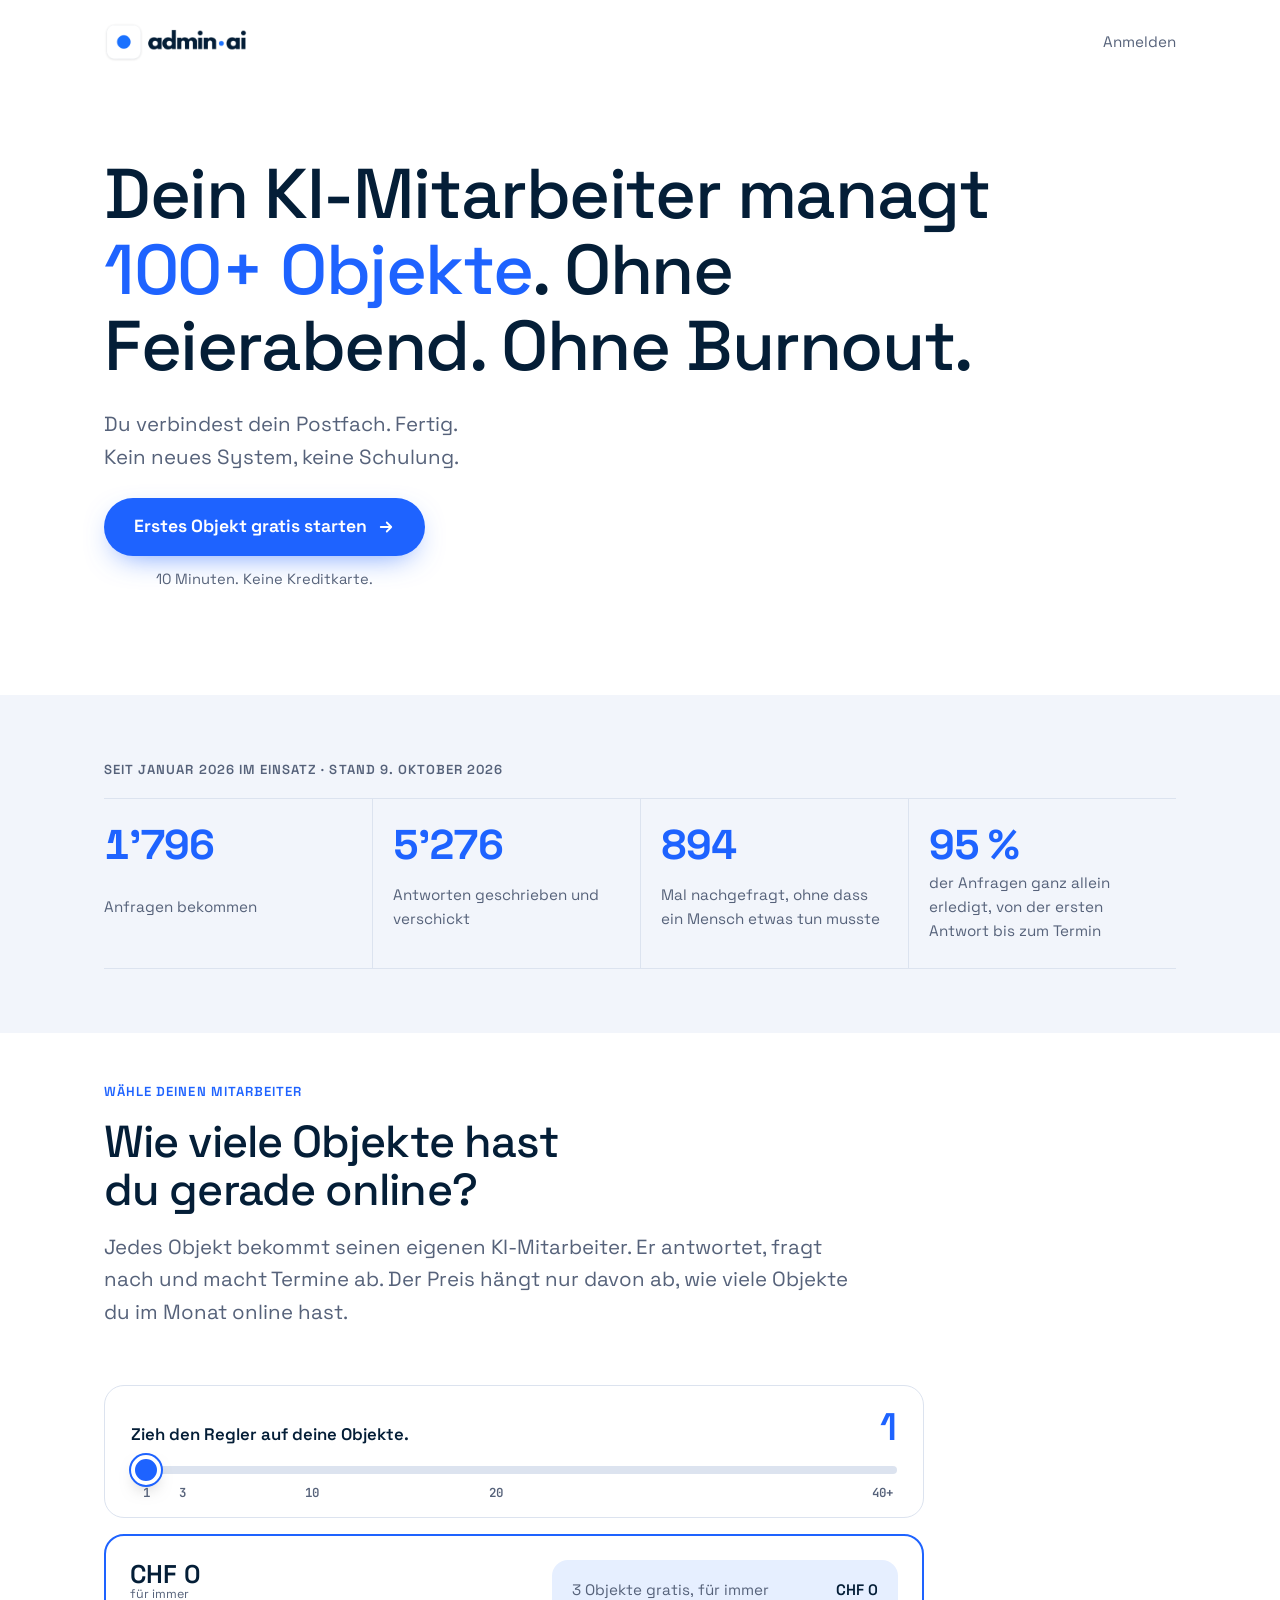
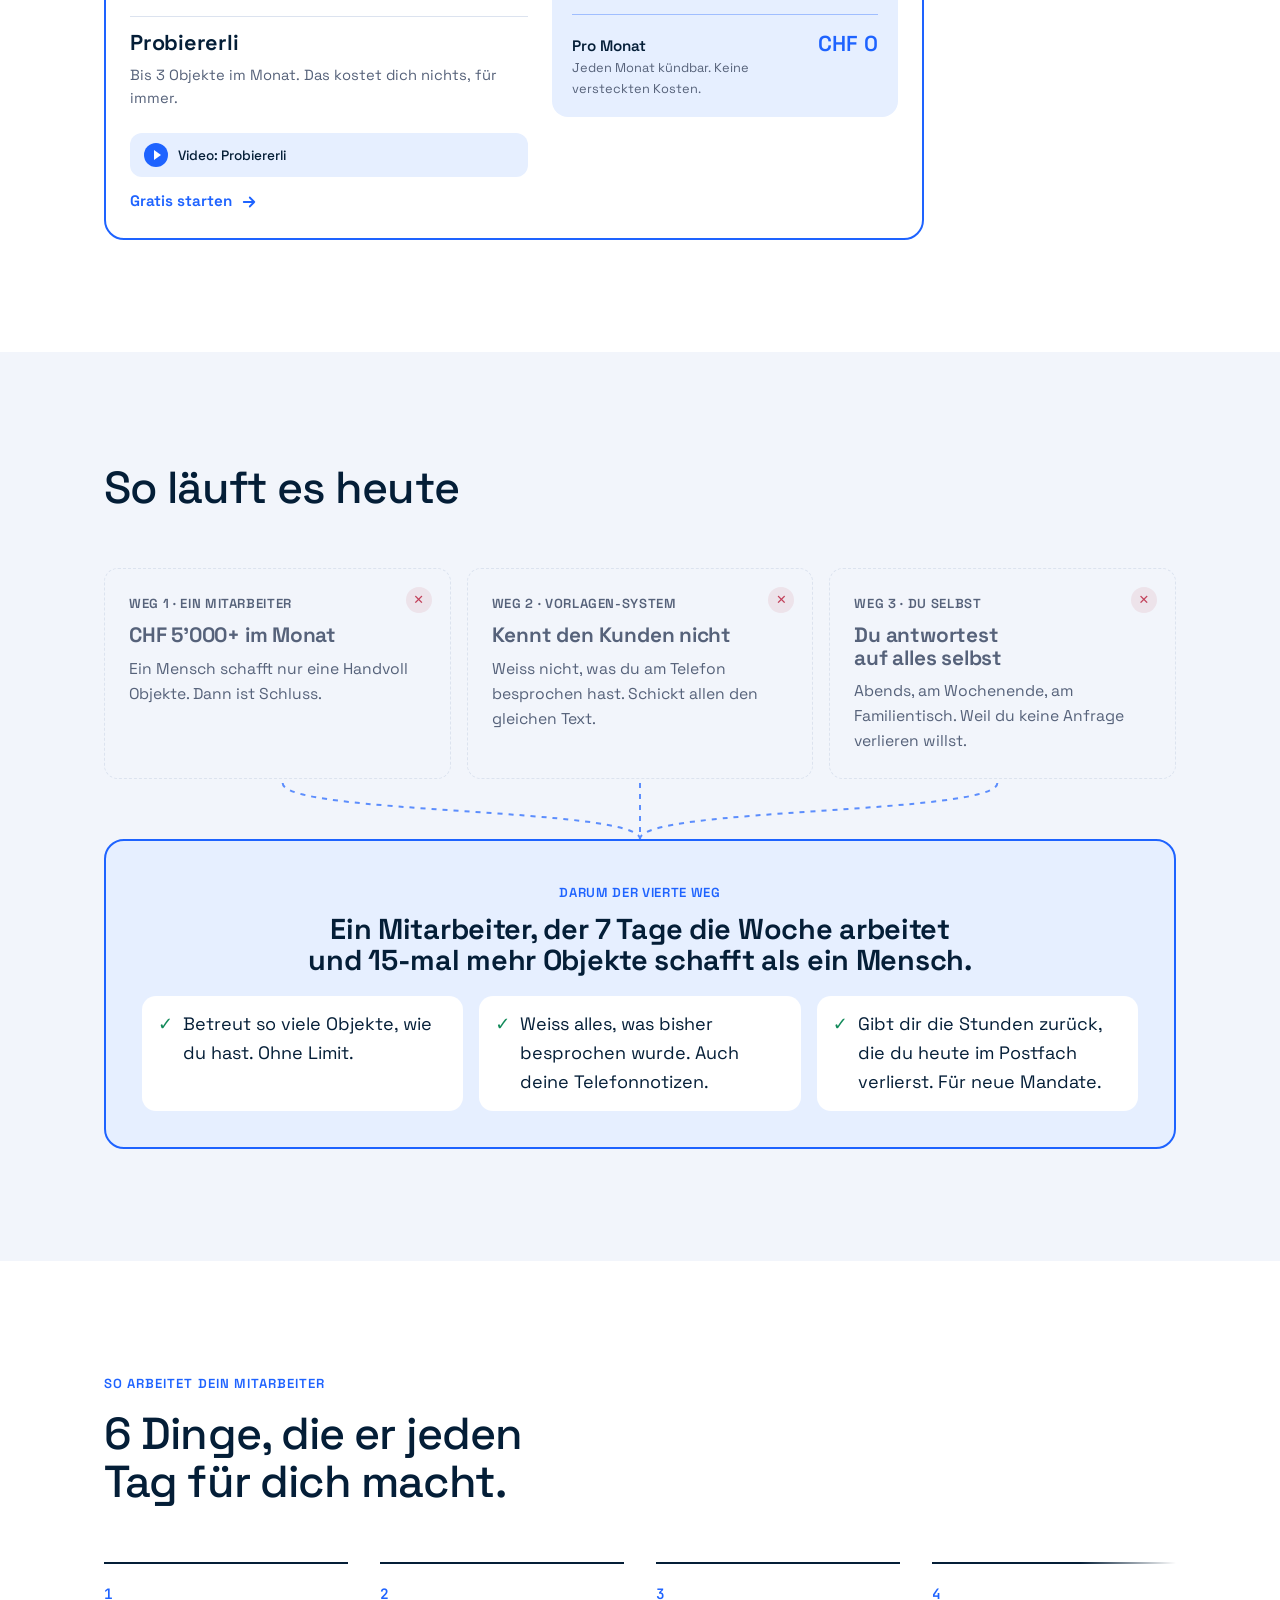
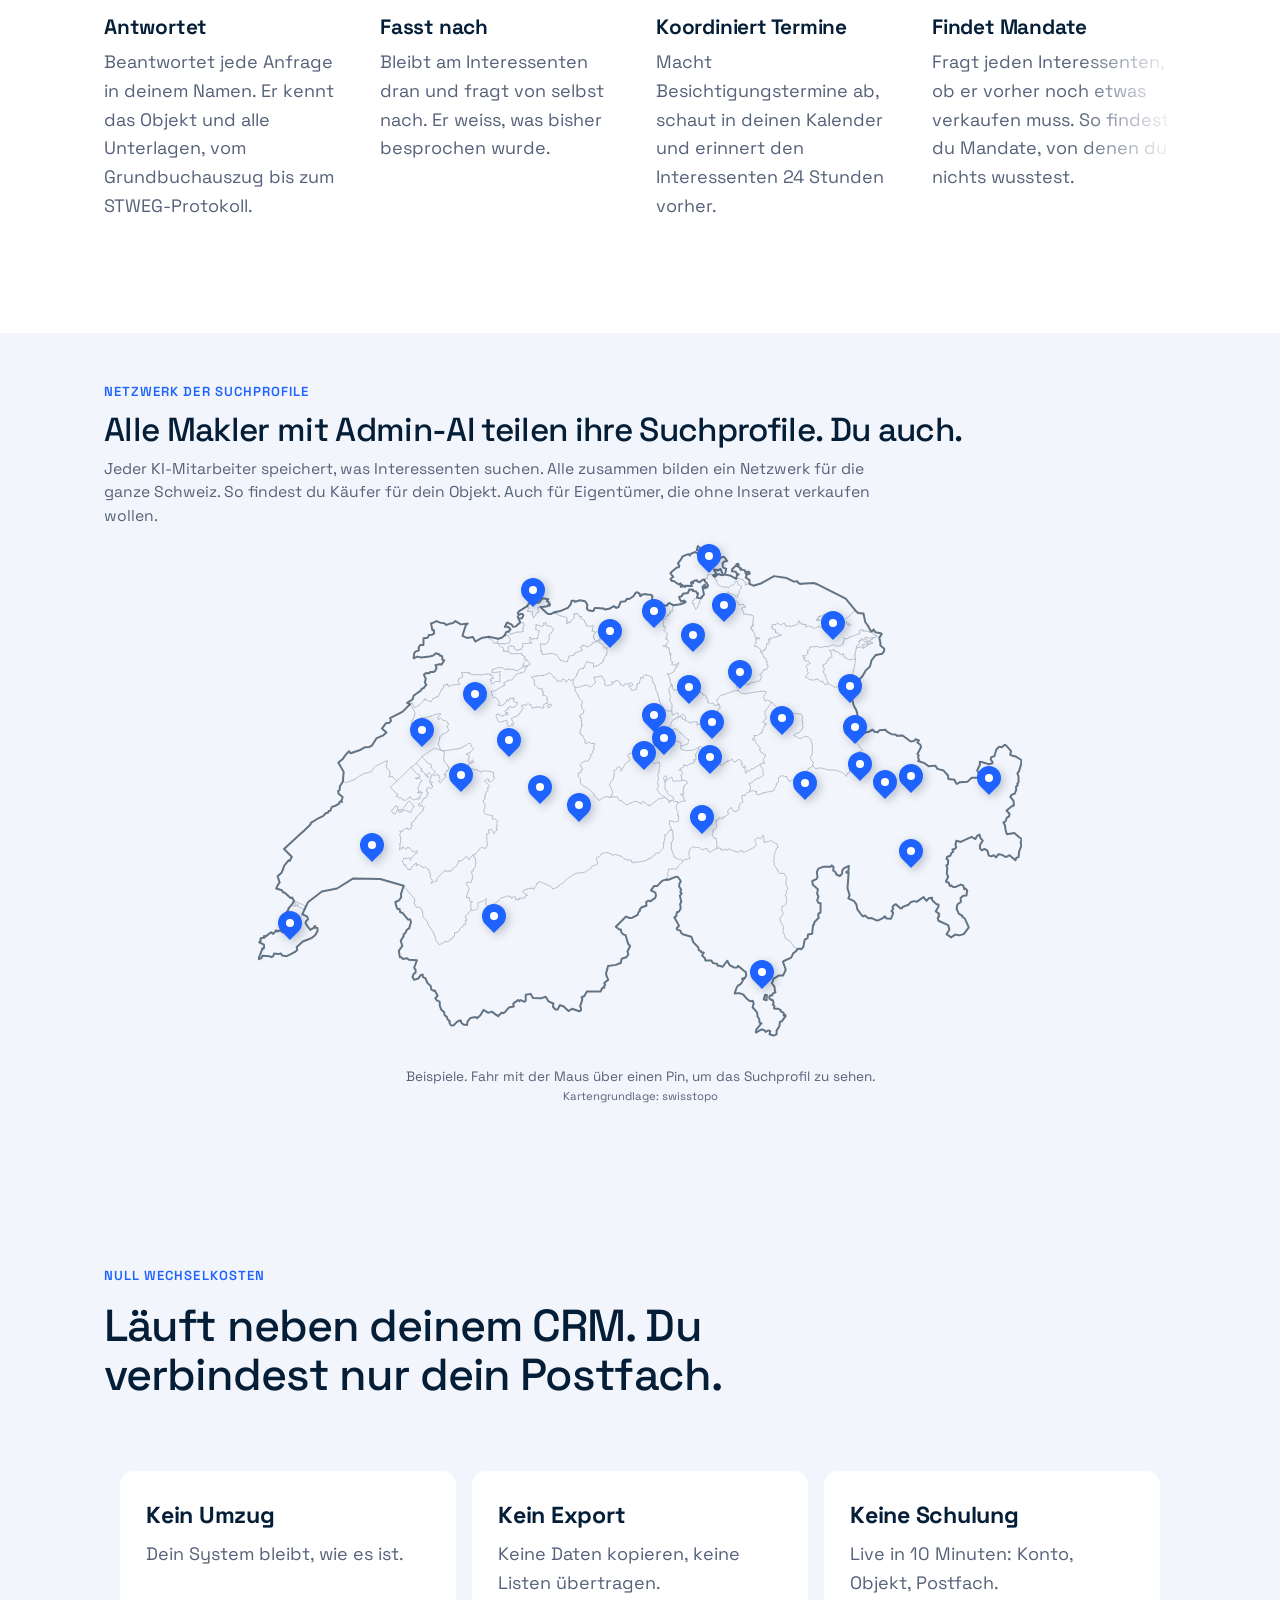
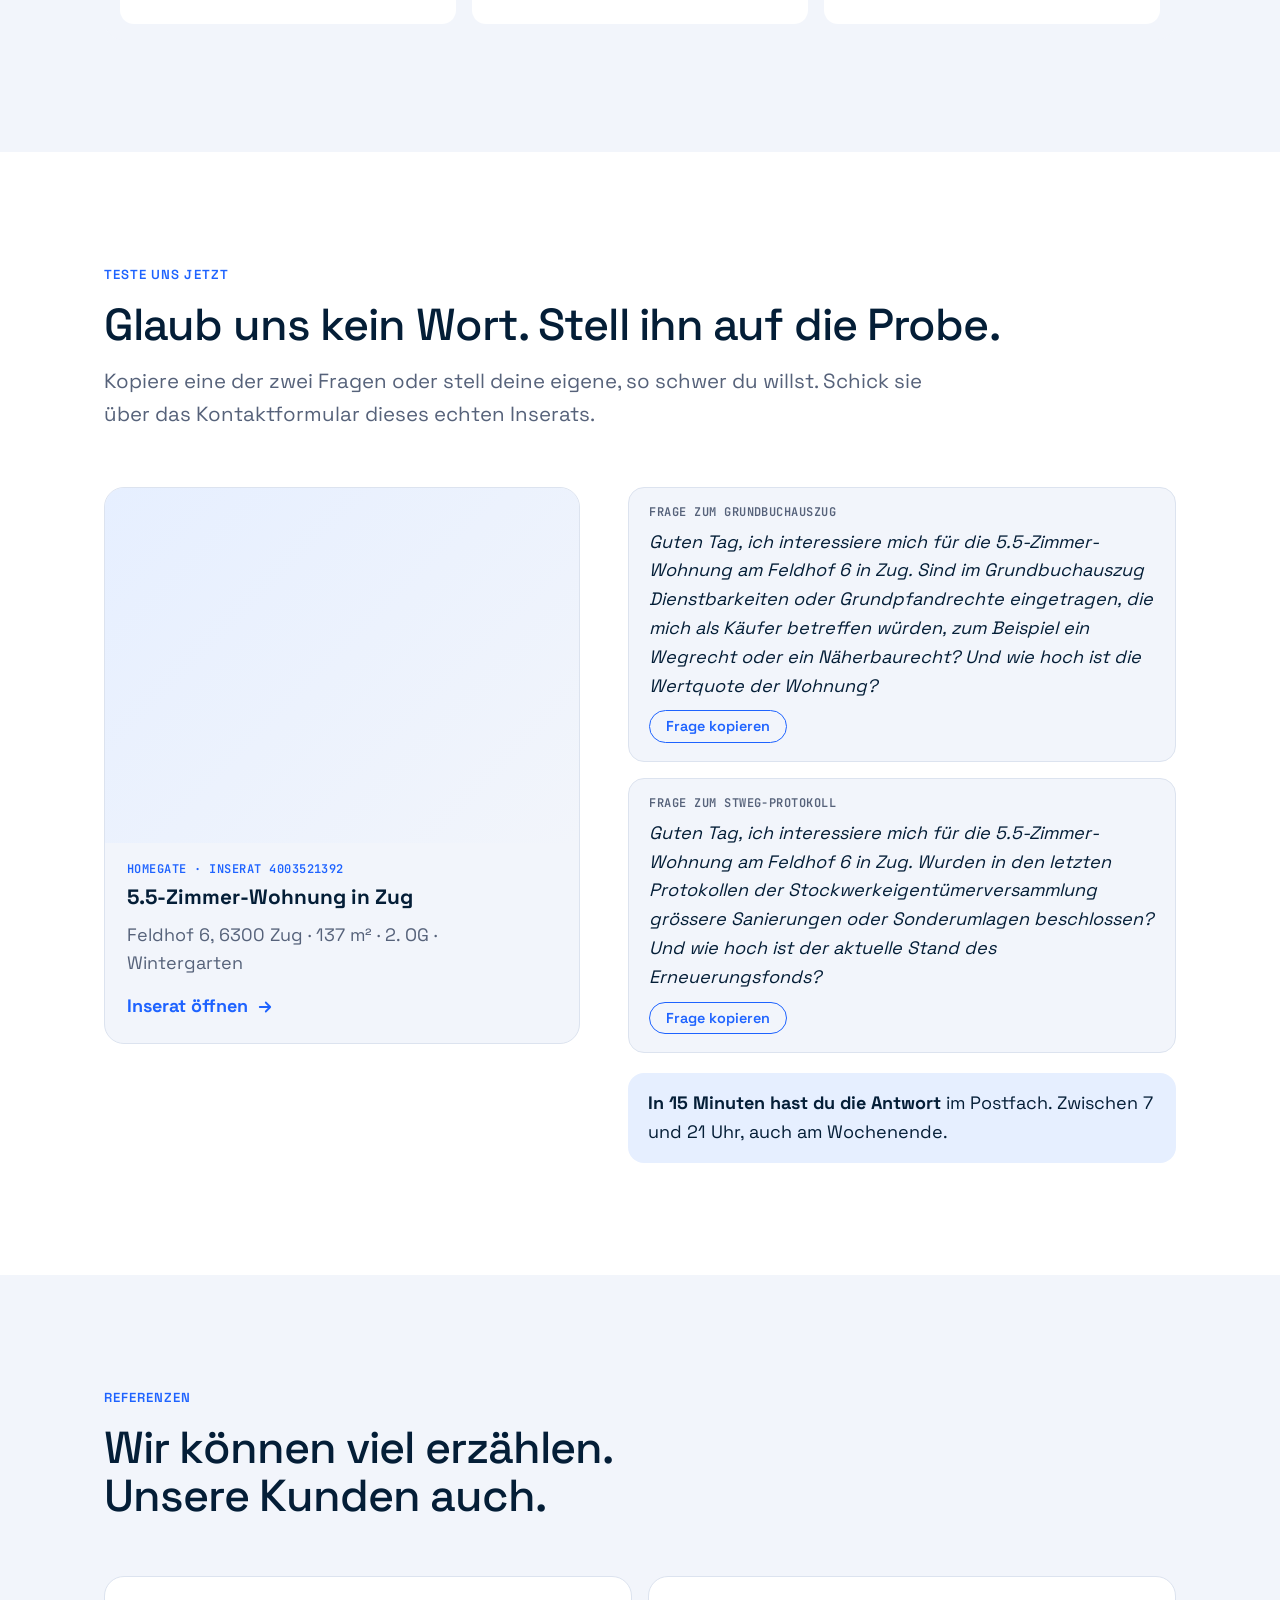
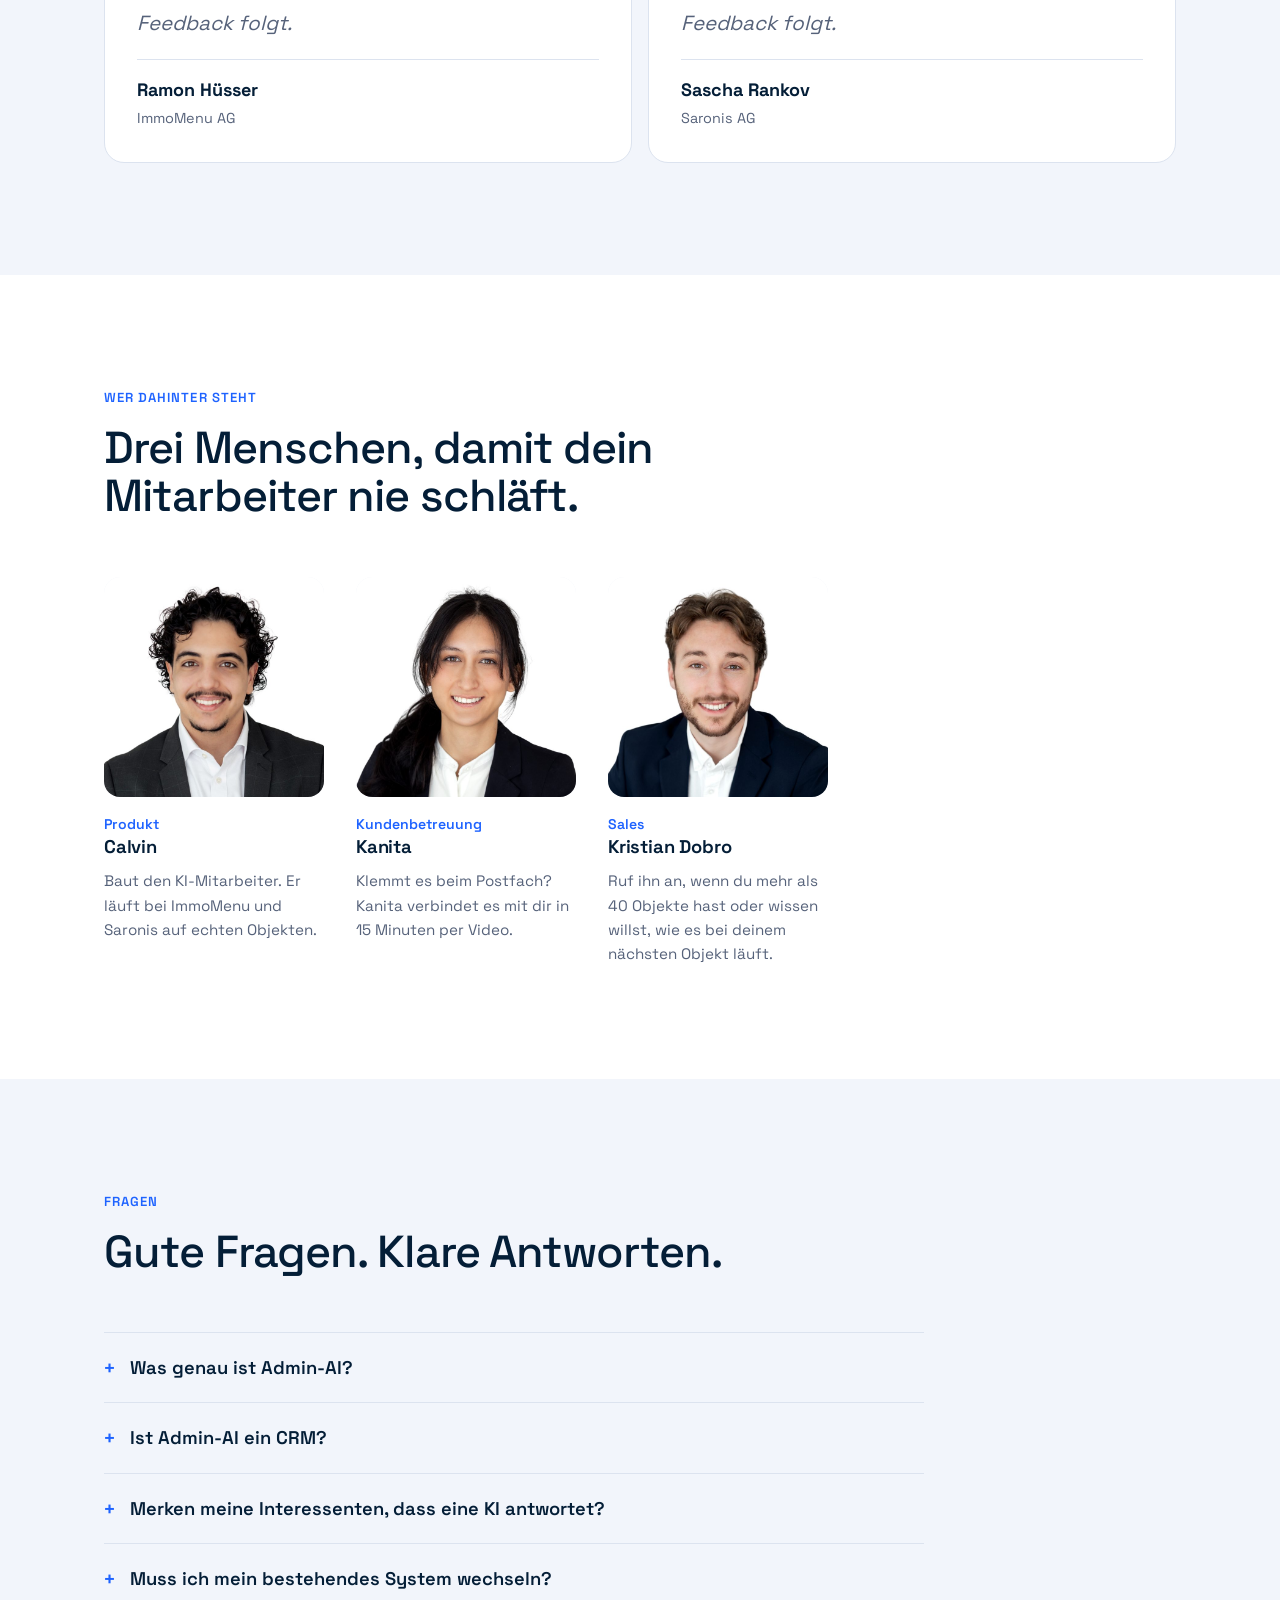
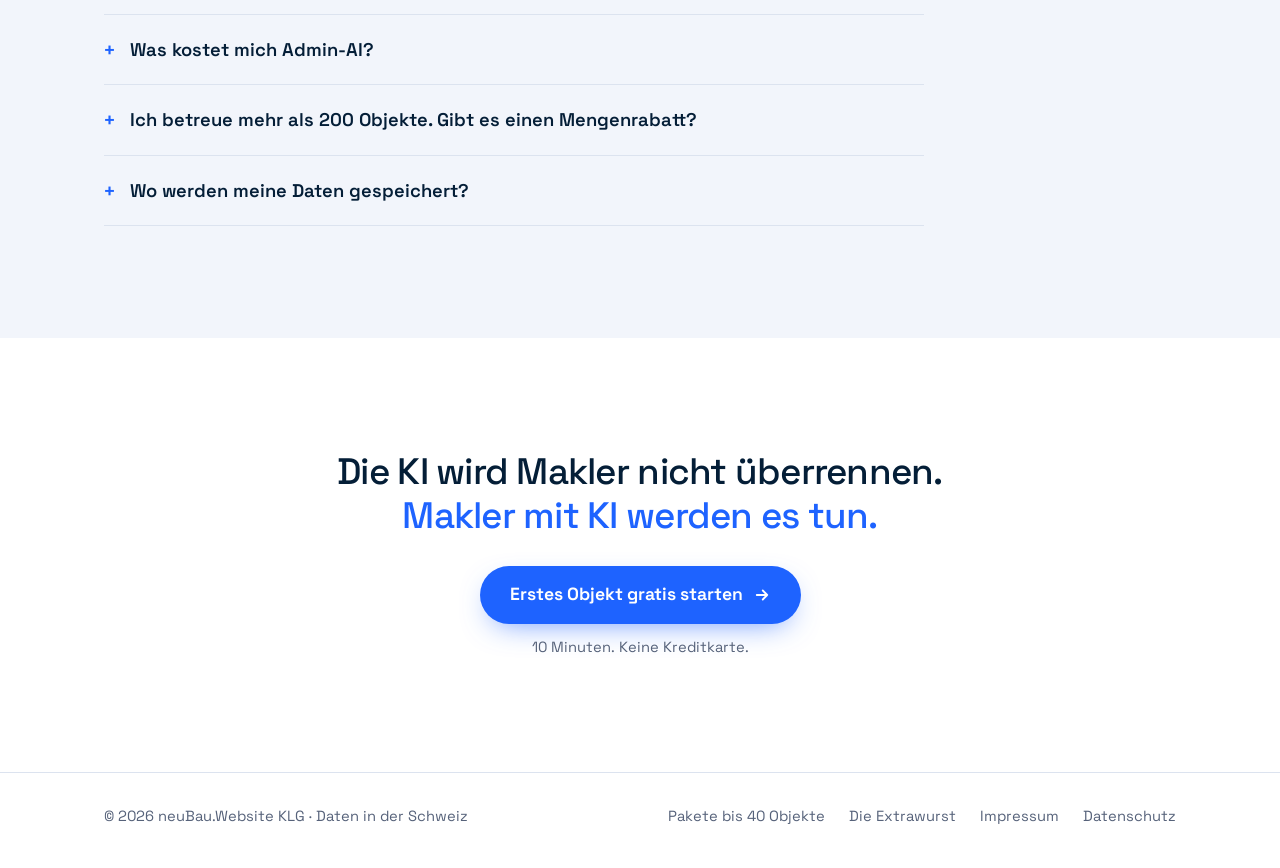
==== index.html @ 6256c393 "Regler: Start bei 1, Skala-Zahlen mittig unter dem Knopf Co-Authored-By: Claude Fable 5.1 <noreply@a" ====
<!doctype html>
<html lang="de-CH">
<head>
<meta charset="utf-8">
<meta name="viewport" content="width=device-width, initial-scale=1, viewport-fit=cover">
<title>Admin-AI</title>
<meta name="description" content="Dein Verkaufsmitarbeiter, der jedem Interessenten in 15 Minuten antwortet. Auch am Sonntag. Erstes Objekt gratis.">
<link rel="icon" href="assets/favicon.png">
<link rel="preconnect" href="https://fonts.googleapis.com">
<link rel="preconnect" href="https://fonts.gstatic.com" crossorigin>
<link rel="stylesheet" href="https://fonts.googleapis.com/css2?family=Bricolage+Grotesque:opsz,wght@12..96,500;12..96,650;12..96,700&family=Figtree:wght@400;500;600;700&family=JetBrains+Mono:wght@400;600&family=Space+Grotesk:wght@400;500;600;700&display=swap">
<link rel="stylesheet" href="assets/site.css?v=20261026a">
<script>
  // Ansicht hell/dunkel: gewählte Ansicht merken (Klick aufs Logo wechselt)
  try { var t = localStorage.getItem('theme'); if (t) document.documentElement.setAttribute('data-theme', t); } catch (e) {}
</script>
</head>
<body>

<!-- Kopf: nur Logo, keine Navigation (eine Seite, ein Button) -->
<header class="top">
  <div class="wrap">
    <a class="brand" href="index.html">
      <img class="logo-on-light" src="assets/logo-full-light.png" alt="Admin-AI" width="144" height="40">
      <img class="logo-on-dark" src="assets/logo-full-dark.png" alt="Admin-AI" width="144" height="40">
    </a>
    <a class="top-link" href="https://app.admin-ai.ch">Anmelden</a>
  </div>
</header>

<main>

<!-- 1 · Hero: Headline, Subline, Button. Kein Video auf dieser Seite. -->
<section class="hero">
  <div class="wrap hero-solo">
    <div class="hero-copy">
      <h1>Dein KI-Mitarbeiter managt <em>100+ Objekte</em>. Ohne Feierabend. Ohne Burnout.</h1>
      <p class="lead">Du verbindest dein Postfach. Fertig.<br>Kein neues System, keine Schulung.</p>
      <div class="cta-block">
        <a class="btn" href="produkt.html">Erstes Objekt gratis starten
          <svg viewBox="0 0 24 24" fill="none" stroke="currentColor" stroke-width="2.4" stroke-linecap="round" stroke-linejoin="round" aria-hidden="true"><path d="M5 12h14M13 6l6 6-6 6"/></svg></a>
        <span class="cta-note">10 Minuten. Keine Kreditkarte.</span>
      </div>
    </div>

  </div>
</section>


<!-- Proof: unsere Zahlen (Quelle: admin-ai.ch, Stand 9. Oktober 2026). Beim Aktualisieren Datum mitändern. -->
<section class="proofbar band" aria-label="Was wir bereits gemacht haben">
  <div class="wrap">
    <p class="proofbar-k">Seit Januar 2026 im Einsatz · Stand 9. Oktober 2026</p>
    <div class="proofbar-grid">
      <div><b>1'796</b><span>Anfragen bekommen</span></div>
      <div><b>5'276</b><span>Antworten geschrieben und verschickt</span></div>
      <div><b>894</b><span>Mal nachgefragt, ohne dass ein Mensch etwas tun musste</span></div>
      <div><b>95&nbsp;%</b><span>der Anfragen ganz allein erledigt, von der ersten Antwort bis zum Termin</span></div>
    </div>
  </div>
</section>

<!-- 6 · Produktwahl: Video erst auf der Produktseite -->
<section id="produkte" class="after-proof">
  <div class="wrap">
    <div class="sec-head">
      <p class="eyebrow">Wähle deinen Mitarbeiter</p>
      <h2>Wie viele Objekte hast du gerade online?</h2>
      <p class="lead">Jedes Objekt bekommt seinen eigenen KI-Mitarbeiter. Er antwortet, fragt nach und macht Termine ab. Der Preis hängt nur davon ab, wie viele Objekte du im Monat online hast.</p>
    </div>
    <!-- Regler (Kristian, 24.10.2026): Start bei 1 (seit 26.10.), 1 bis 40+. Stufen: 1–3 Probiererli (gratis, für immer), 4–10 Klein aber fein CHF 759, 11–20 Goldene Mitte CHF 1'479, 21–40 Volles Haus CHF 2'499, 41+ Die Extrawurst (Angebot). Preise pro Monat fürs ganze Paket. -->
    <div class="objekte">
      <div class="obj-box">
        <div class="obj-head">
          <label class="obj-label" for="obj-range">Zieh den Regler auf deine Objekte.</label>
          <output class="obj-val" id="obj-val" for="obj-range">8</output>
        </div>
        <input class="obj-range" type="range" id="obj-range" min="1" max="41" step="1" value="1" aria-label="Anzahl Objekte im Monat">
        <div class="obj-scale" aria-hidden="true"><span style="--x:0%">1</span><span style="--x:5%">3</span><span style="--x:22.5%">10</span><span style="--x:47.5%">20</span><span style="--x:100%">40+</span></div>
      </div>
      <article class="tier main paket" id="paket" aria-live="polite">
        <div class="paket-main">
          <div class="tier-top"><span class="tier-price"><b id="paket-preis">CHF 759</b><small id="paket-einheit">pro Monat</small></span></div>
          <h3 id="paket-name">Klein aber fein</h3>
          <div class="tier-body"><p id="paket-text">Passend für Einzelmakler oder kleine Teams mit 4 bis 10 Objekten im Monat.</p></div>
          <div class="tier-foot">
            <a class="tier-video" id="paket-video" href="produkt.html#video"><i></i><span id="paket-video-label">Video: Klein aber fein</span></a>
            <a class="tier-cta" id="paket-cta" href="produkt.html"><span id="paket-cta-label">Gratis starten</span> <svg viewBox="0 0 24 24" fill="none" stroke="currentColor" stroke-width="2.4" stroke-linecap="round" stroke-linejoin="round" aria-hidden="true"><path d="M5 12h14M13 6l6 6-6 6"/></svg></a>
          </div>
        </div>
        <ul class="paket-calc">
          <li><span>3 Objekte gratis, für immer</span><b>CHF 0</b></li>
          <li id="calc-rest"><span id="calc-rest-label">Klein aber fein, 4 bis 10 Objekte</span><b id="calc-rest-sum">CHF 759</b></li>
          <li class="sum"><span>Pro Monat<small>Jeden Monat kündbar. Keine versteckten Kosten.</small></span><b id="calc-total">CHF 759</b></li>
        </ul>
      </article>
    </div>
  </div>
</section>


<!-- 3 · Warum alles andere nicht geht -->
<section class="band">
  <div class="wrap">
    <div class="sec-head">
      <h2>So läuft es heute</h2>
    </div>
    <div class="options old-ways">
      <div class="opt">
        <span class="k">Weg 1 · Ein Mitarbeiter</span>
        <h3>CHF 5'000+ im Monat</h3>
        <p>Ein Mensch schafft nur eine Handvoll Objekte. Dann ist Schluss.</p>
      </div>
      <div class="opt">
        <span class="k">Weg 2 · Vorlagen-System</span>
        <h3>Kennt den Kunden nicht</h3>
        <p>Weiss nicht, was du am Telefon besprochen hast. Schickt allen den gleichen Text.</p>
      </div>
      <div class="opt">
        <span class="k">Weg 3 · Du selbst</span>
        <h3>Du antwortest auf alles selbst</h3>
        <p>Abends, am Wochenende, am Familientisch. Weil du keine Anfrage verlieren willst.</p>
      </div>
    </div>
    <svg class="merge" viewBox="0 0 600 60" preserveAspectRatio="none" aria-hidden="true"><path d="M100 0 C100 34 300 26 300 60 M300 0 V60 M500 0 C500 34 300 26 300 60"/></svg>
    <div class="way4 way4-answer">
      <div class="way4-head">
        <span class="k">Darum der vierte Weg</span>
        <h3>Ein Mitarbeiter, der 7 Tage die Woche arbeitet und 15-mal mehr Objekte schafft als ein Mensch.</h3>
      </div>
      <ul>
        <li>Betreut so viele Objekte, wie du hast. Ohne Limit.</li>
        <li>Weiss alles, was bisher besprochen wurde. Auch deine Telefonnotizen.</li>
        <li>Gibt dir die Stunden zurück, die du heute im Postfach verlierst. Für neue Mandate.</li>
      </ul>
    </div>
  </div>
</section>

<!-- 4 · So arbeitet dein Mitarbeiter -->
<section>
  <div class="wrap">
    <div class="sec-head">
      <p class="eyebrow">So arbeitet dein Mitarbeiter</p>
      <h2>6 Dinge, die er jeden Tag für dich macht.</h2>
    </div>
    <div class="steps-scroll" id="steps-scroll">
    <div class="steps steps-row" id="steps-row">
      <div class="step"><h3>Antwortet</h3><p>Beantwortet jede Anfrage in deinem Namen. Er kennt das Objekt und alle Unterlagen, vom Grundbuchauszug bis zum STWEG-Protokoll.</p></div>
      <div class="step"><h3>Fasst nach</h3><p>Bleibt am Interessenten dran und fragt von selbst nach. Er weiss, was bisher besprochen wurde.</p></div>
      <div class="step"><h3>Koordiniert Termine</h3><p>Macht Besichtigungstermine ab, schaut in deinen Kalender und erinnert den Interessenten 24 Stunden vorher.</p></div>
      <div class="step"><h3>Findet Mandate</h3><p>Fragt jeden Interessenten, ob er vorher noch etwas verkaufen muss. So findest du Mandate, von denen du nichts wusstest.</p></div>
      <div class="step"><h3>Merkt sich Suchprofile</h3><p>Passt das Objekt nicht? Er fragt, was der Interessent sucht, und speichert es. Passt später ein anderes Objekt, meldet er sich bei dir.</p></div>
      <div class="step"><h3>Fragt dich</h3><p>Bei wichtigen Entscheidungen fragt er dich zuerst. Du schreibst ihm einen Satz, er macht die fertige Antwort daraus.</p></div>
    </div>
    <button class="steps-next steps-prev" type="button" aria-label="Vorherige Schritte anzeigen">
      <svg viewBox="0 0 24 24" fill="none" stroke="currentColor" stroke-width="2.4" stroke-linecap="round" stroke-linejoin="round" aria-hidden="true"><path d="M19 12H5M11 6l-6 6 6 6"/></svg>
    </button>
    <button class="steps-next" type="button" aria-label="Weitere Schritte anzeigen">
      <svg viewBox="0 0 24 24" fill="none" stroke="currentColor" stroke-width="2.4" stroke-linecap="round" stroke-linejoin="round" aria-hidden="true"><path d="M5 12h14M13 6l6 6-6 6"/></svg>
    </button>
    </div>
  </div>
</section>

<!-- 5 · Netzwerk der Suchprofile (Pins sind Beispiele) -->
<section class="band map-sec">
  <div class="wrap">
    <div class="sec-head">
      <p class="eyebrow">Netzwerk der Suchprofile</p>
      <h2>Alle Makler mit Admin-AI teilen ihre Suchprofile. Du auch.</h2>
      <p class="lead">Jeder KI-Mitarbeiter speichert, was Interessenten suchen. Alle zusammen bilden ein Netzwerk für die ganze Schweiz. So findest du Käufer für dein Objekt. Auch für Eigentümer, die ohne Inserat verkaufen wollen.</p>
    </div>
    <div class="chmap">
      <div class="chmap-lines" aria-hidden="true"><img class="ch-kantone" src="assets/ch-kantone.svg" alt=""><img class="ch-umriss" src="assets/ch-umriss.svg" alt=""></div>
      <div class="chmap-pins">
        <button class="pin pin-below" type="button" style="left:56.96%;top:21.08%;--d:0.00s" aria-label="Suchprofil Zürich">
          <span class="pin-card"><b>Eigentumswohnung · 4.5 Zimmer</b><span>Zürich Kreis 6, 7, 10 · max. 10 Min. zur S-Bahn</span><span>CHF 1,8 – 2,1 Mio.</span><span>ab 110 m² · Baujahr ab 2010</span><span>Balkon, Lift, 2 Nasszellen, kein EG</span></span>
        </button>
        <button class="pin pin-below" type="button" style="left:61.0%;top:15.21%;--d:0.17s" aria-label="Suchprofil Winterthur">
          <span class="pin-card"><b>Einfamilienhaus · ab 5.5 Zimmer</b><span>Winterthur, Seuzach, Wiesendangen</span><span>bis CHF 1,6 Mio.</span><span>ab 140 m² · Grundstück ab 400 m²</span><span>Garten, Garage, Nähe Schule</span></span>
        </button>
        <button class="pin pin-below" type="button" style="left:35.98%;top:12.35%;--d:0.34s" aria-label="Suchprofil Basel">
          <span class="pin-card"><b>Wohnung · 3.5 – 4.5 Zimmer</b><span>Basel, Riehen, Binningen</span><span>CHF 1,0 – 1,3 Mio.</span><span>ab 95 m² · Neubau</span><span>Lift, Tiefgarage, ruhige Lage</span></span>
        </button>
        <button class="pin" type="button" style="left:32.85%;top:41.56%;--d:0.51s" aria-label="Suchprofil Bern">
          <span class="pin-card"><b>Haus oder Wohnung mit Garten · 5.5 Zimmer</b><span>Bern, Muri, Ostermundigen (+5 km)</span><span>bis CHF 1,5 Mio.</span><span>ab 130 m² · guter Zustand</span><span>Garten zur alleinigen Nutzung, 2 Parkplätze</span></span>
        </button>
        <button class="pin" type="button" style="left:51.85%;top:36.69%;--d:0.68s" aria-label="Suchprofil Luzern">
          <span class="pin-card"><b>Attikawohnung · 4.5 Zimmer</b><span>Luzern, Horw, Meggen</span><span>CHF 2,0 – 2,4 Mio.</span><span>ab 125 m² · Terrasse ab 30 m²</span><span>Seesicht, Lift, kein Renovationsbedarf</span></span>
        </button>
        <button class="pin pin-l pin-below" type="button" style="left:75.35%;top:18.84%;--d:0.85s" aria-label="Suchprofil St. Gallen">
          <span class="pin-card"><b>Reiheneinfamilienhaus · 4.5 – 5.5 Zimmer</b><span>St. Gallen, Gossau, Wittenbach</span><span>bis CHF 1,05 Mio.</span><span>ab 120 m²</span><span>Garage, familienfreundlich, aktuell in Miete</span></span>
        </button>
        <button class="pin" type="button" style="left:66.0%;top:86.62%;--d:1.02s" aria-label="Suchprofil Lugano">
          <span class="pin-card"><b>Zweitwohnung · 3.5 Zimmer</b><span>Lugano, Paradiso, Castagnola</span><span>bis CHF 950'000</span><span>ab 80 m² · Terrasse</span><span>Seesicht, Pool erwünscht</span></span>
        </button>
        <button class="pin pin-r" type="button" style="left:4.1%;top:77.07%;--d:1.19s" aria-label="Suchprofil Genf">
          <span class="pin-card"><b>Eigentumswohnung · 5 Zimmer</b><span>Genf Champel, Eaux-Vives, Cologny</span><span>CHF 2,3 – 2,6 Mio.</span><span>ab 135 m²</span><span>2 Bäder, Lift, Parkplatz</span></span>
        </button>
        <button class="pin pin-r" type="button" style="left:14.91%;top:61.99%;--d:1.36s" aria-label="Suchprofil Lausanne">
          <span class="pin-card"><b>Wohnung · 3.5 Zimmer</b><span>Lausanne, Pully, Lutry</span><span>bis CHF 1,2 Mio.</span><span>ab 90 m² · Balkon ab 10 m²</span><span>Seesicht, kein EG</span></span>
        </button>
        <button class="pin pin-l" type="button" style="left:78.81%;top:46.24%;--d:1.53s" aria-label="Suchprofil Chur">
          <span class="pin-card"><b>Ferienwohnung · 3.5 Zimmer</b><span>Lenzerheide, Flims, Laax</span><span>bis CHF 1,3 Mio.</span><span>ab 75 m²</span><span>Zweitwohnsitz erlaubt, Tiefgaragenplatz</span></span>
        </button>
        <button class="pin" type="button" style="left:56.41%;top:31.15%;--d:1.70s" aria-label="Suchprofil Zug">
          <span class="pin-card"><b>Wohnung · 5.5 Zimmer</b><span>Zug, Baar, Cham</span><span>CHF 2,5 – 2,8 Mio.</span><span>ab 135 m² · Eigenmittel vorhanden</span><span>Familie, Nähe Schule, 2 TG-Plätze</span></span>
        </button>
        <button class="pin pin-below" type="button" style="left:46.01%;top:20.37%;--d:1.87s" aria-label="Suchprofil Aarau">
          <span class="pin-card"><b>Doppeleinfamilienhaus · ab 5 Zimmer</b><span>Aarau, Buchs AG, Suhr</span><span>bis CHF 1,1 Mio.</span><span>ab 130 m² · Baujahr ab 2005</span><span>Muss zuerst eigene Wohnung verkaufen</span></span>
        </button>
        <button class="pin" type="button" style="left:36.84%;top:50.63%;--d:2.04s" aria-label="Suchprofil Thun">
          <span class="pin-card"><b>Erdgeschosswohnung · 4.5 Zimmer</b><span>Thun, Spiez, Hilterfingen</span><span>bis CHF 1,25 Mio.</span><span>ab 110 m² · barrierefrei</span><span>Gartensitzplatz, Lift, Seesicht bevorzugt</span></span>
        </button>
        <button class="pin" type="button" style="left:30.91%;top:75.69%;--d:2.21s" aria-label="Suchprofil Sion">
          <span class="pin-card"><b>Chalet · ab 4.5 Zimmer</b><span>Verbier, Nendaz, Crans-Montana</span><span>bis CHF 1,8 Mio.</span><span>ab 120 m²</span><span>Cheminée, Skigebiet zu Fuss</span></span>
        </button>
        <button class="pin" type="button" style="left:28.44%;top:32.54%;--d:2.38s" aria-label="Suchprofil Biel">
          <span class="pin-card"><b>Mehrfamilienhaus · 6 – 10 Wohnungen</b><span>Biel, Nidau, Seeland</span><span>bis CHF 3,5 Mio.</span><span>Rendite ab 3,8 %</span><span>Anlageobjekt, guter Unterhalt</span></span>
        </button>
        <button class="pin pin-below" type="button" style="left:59.03%;top:5.81%;--d:2.55s" aria-label="Suchprofil Schaffhausen">
          <span class="pin-card"><b>Bauland · für Einfamilienhaus</b><span>Schaffhausen, Neuhausen, Thayngen</span><span>bis CHF 650'000</span><span>ab 500 m²</span><span>Erschlossen, ruhige Lage</span></span>
        </button>
        <button class="pin pin-r" type="button" style="left:21.47%;top:39.56%;--d:2.72s" aria-label="Suchprofil Neuenburg">
          <span class="pin-card"><b>Wohnung · 4.5 Zimmer</b><span>Neuenburg, Hauterive, Peseux</span><span>bis CHF 900'000</span><span>ab 105 m²</span><span>Seesicht, Parkplatz</span></span>
        </button>
        <button class="pin pin-below" type="button" style="left:51.78%;top:16.5%;--d:2.89s" aria-label="Suchprofil Baden">
          <span class="pin-card"><b>Wohnung · 2.5 – 3.5 Zimmer</b><span>Baden, Wettingen, Ennetbaden</span><span>CHF 600'000 – 750'000</span><span>ab 65 m² · Neubau</span><span>Erstkäufer, max. 10 Min. zum Bahnhof</span></span>
        </button>
        <button class="pin" type="button" style="left:26.54%;top:48.34%;--d:3.06s" aria-label="Suchprofil Freiburg">
          <span class="pin-card"><b>Einfamilienhaus · 5.5 Zimmer</b><span>Freiburg, Marly, Givisiez</span><span>bis CHF 1,15 Mio.</span><span>ab 140 m² · renovationsbedürftig möglich</span><span>Garten, ruhige Lage, Nähe Schule</span></span>
        </button>
        <button class="pin" type="button" style="left:59.43%;top:38.08%;--d:2.28s" aria-label="Suchprofil Schwyz">
          <span class="pin-card"><b>Einfamilienhaus · 5.5 Zimmer</b><span>Schwyz, Brunnen, Ingenbohl</span><span>bis CHF 1,5 Mio.</span><span>ab 150 m² · Grundstück ab 500 m²</span><span>Seesicht, Doppelgarage</span></span>
        </button>
        <button class="pin" type="button" style="left:53.11%;top:41.08%;--d:2.40s" aria-label="Suchprofil Stans">
          <span class="pin-card"><b>Wohnung · 4.5 Zimmer</b><span>Stans, Buochs, Ennetbürgen</span><span>CHF 1,1 – 1,3 Mio.</span><span>ab 115 m² · Neubau</span><span>Bergsicht, Lift, Tiefgarage</span></span>
        </button>
        <button class="pin" type="button" style="left:59.23%;top:44.81%;--d:2.52s" aria-label="Suchprofil Altdorf">
          <span class="pin-card"><b>Haus oder Wohnung mit Garten · 4.5 Zimmer</b><span>Altdorf, Bürglen, Flüelen</span><span>bis CHF 950'000</span><span>ab 110 m²</span><span>Garten, ruhige Lage</span></span>
        </button>
        <button class="pin" type="button" style="left:42.02%;top:54.07%;--d:2.64s" aria-label="Suchprofil Interlaken">
          <span class="pin-card"><b>Ferienwohnung · 2.5 – 3.5 Zimmer</b><span>Interlaken, Wilderswil, Grindelwald</span><span>bis CHF 900'000</span><span>ab 60 m²</span><span>Zweitwohnsitz erlaubt, Balkon</span></span>
        </button>
        <button class="pin pin-l" type="button" style="left:68.56%;top:37.17%;--d:2.76s" aria-label="Suchprofil Glarus">
          <span class="pin-card"><b>Einfamilienhaus · ab 5 Zimmer</b><span>Glarus, Netstal, Näfels</span><span>bis CHF 1 Mio.</span><span>ab 130 m² · renovationsbedürftig möglich</span><span>Garten, Werkstatt oder Hobbyraum</span></span>
        </button>
        <button class="pin" type="button" style="left:63.05%;top:28.29%;--d:2.88s" aria-label="Suchprofil Rapperswil">
          <span class="pin-card"><b>Wohnung · 3.5 – 4.5 Zimmer</b><span>Rapperswil-Jona (+15 km)</span><span>bis CHF 1,5 Mio.</span><span>ab 100 m²</span><span>Familienfreundlich, Nähe Schule</span></span>
        </button>
        <button class="pin" type="button" style="left:50.46%;top:44.04%;--d:3.00s" aria-label="Suchprofil Sarnen">
          <span class="pin-card"><b>Doppeleinfamilienhaus · 5.5 Zimmer</b><span>Sarnen, Sachseln, Alpnach</span><span>bis CHF 1,25 Mio.</span><span>ab 140 m²</span><span>Seesicht, Garage</span></span>
        </button>
        <button class="pin" type="button" style="left:58.13%;top:56.45%;--d:3.12s" aria-label="Suchprofil Andermatt">
          <span class="pin-card"><b>Ferienwohnung · 3.5 Zimmer</b><span>Andermatt, Hospental</span><span>CHF 1,2 – 1,5 Mio.</span><span>ab 85 m² · Neubau</span><span>Skigebiet zu Fuss, Tiefgarage</span></span>
        </button>
        <button class="pin pin-l" type="button" style="left:85.51%;top:48.53%;--d:3.24s" aria-label="Suchprofil Davos">
          <span class="pin-card"><b>Zweitwohnung · 3.5 Zimmer</b><span>Davos, Klosters</span><span>bis CHF 1,4 Mio.</span><span>ab 80 m²</span><span>Zweitwohnsitz erlaubt, Südbalkon</span></span>
        </button>
        <button class="pin pin-l" type="button" style="left:85.55%;top:63.04%;--d:3.36s" aria-label="Suchprofil St. Moritz">
          <span class="pin-card"><b>Wohnung · 4.5 Zimmer</b><span>St. Moritz, Celerina, Pontresina</span><span>CHF 2,8 – 3,5 Mio.</span><span>ab 120 m²</span><span>Seesicht, Cheminée, 2 Garagenplätze</span></span>
        </button>
        <button class="pin pin-l" type="button" style="left:95.69%;top:48.82%;--d:3.48s" aria-label="Suchprofil Scuol">
          <span class="pin-card"><b>Chalet · ab 4.5 Zimmer</b><span>Scuol, Ftan, Sent</span><span>bis CHF 1,6 Mio.</span><span>ab 130 m²</span><span>Bergsicht, ruhige Lage</span></span>
        </button>
        <button class="pin pin-l" type="button" style="left:82.07%;top:49.68%;--d:3.60s" aria-label="Suchprofil Arosa">
          <span class="pin-card"><b>Ferienwohnung · 2.5 Zimmer</b><span>Arosa, Langwies</span><span>bis CHF 750'000</span><span>ab 55 m²</span><span>Zweitwohnsitz erlaubt, Parkplatz</span></span>
        </button>
        <button class="pin pin-l" type="button" style="left:78.15%;top:38.94%;--d:3.72s" aria-label="Suchprofil Bad Ragaz">
          <span class="pin-card"><b>Attikawohnung · 3.5 Zimmer</b><span>Bad Ragaz, Maienfeld, Landquart</span><span>bis CHF 1,35 Mio.</span><span>ab 105 m² · Terrasse</span><span>Lift, barrierefrei</span></span>
        </button>
        <button class="pin pin-l" type="button" style="left:71.6%;top:49.87%;--d:3.84s" aria-label="Suchprofil Ilanz">
          <span class="pin-card"><b>Haus · 5.5 Zimmer</b><span>Ilanz, Surselva</span><span>bis CHF 900'000</span><span>ab 140 m²</span><span>Garten, Nähe Skigebiet</span></span>
        </button>
        <button class="pin pin-l" type="button" style="left:77.57%;top:31.11%;--d:3.96s" aria-label="Suchprofil Buchs SG">
          <span class="pin-card"><b>Wohnung · 4.5 Zimmer</b><span>Buchs SG, Grabs, Sevelen</span><span>bis CHF 850'000</span><span>ab 105 m²</span><span>Balkon, 2 Parkplätze</span></span>
        </button>
      </div>
    </div>
    <p class="chmap-note muted">Beispiele. <span class="on-hover">Fahr mit der Maus über einen Pin, um das Suchprofil zu sehen.</span><span class="on-touch">Tippe auf einen Pin, um das Suchprofil zu sehen.</span><br><small>Kartengrundlage: swisstopo</small></p>
  </div>
</section>

<!-- 10 · Null Wechselkosten -->
<section class="band">
  <div class="wrap">
    <div class="sec-head">
      <p class="eyebrow">Null Wechselkosten</p>
      <h2>Läuft neben deinem CRM. Du verbindest nur dein Postfach.</h2>
    </div>
    <div class="zero band" style="padding:16px;border-radius:20px">
      <div><b>Kein Umzug</b><span>Dein System bleibt, wie es ist.</span></div>
      <div><b>Kein Export</b><span>Keine Daten kopieren, keine Listen übertragen.</span></div>
      <div><b>Keine Schulung</b><span>Live in 10 Minuten: Konto, Objekt, Postfach.</span></div>
    </div>
  </div>
</section>

<!-- Teste uns: echtes Inserat, Frage kopieren, Antwort in 15 Minuten -->
<section id="testen" class="test-sec">
  <div class="wrap">
    <div class="sec-head">
      <p class="eyebrow">Teste uns jetzt</p>
      <h2>Glaub uns kein Wort. Stell ihn auf die Probe.</h2>
      <p class="lead">Kopiere eine der zwei Fragen oder stell deine eigene, so schwer du willst. Schick sie über das Kontaktformular dieses echten Inserats.</p>
    </div>
    <div class="testgrid">
      <a class="inserat" href="https://www.homegate.ch/kaufen/4003521392" target="_blank" rel="noopener">
        <span class="inserat-img"><img src="https://media2.homegate.ch/f_auto/t_web_dp_large/listings/v2/h530138/4003521392/image/7fa7b7fecec83a4345703f8291b0afce.jpg" alt="5.5-Zimmer-Wohnung am Feldhof 6 in Zug" loading="lazy" referrerpolicy="no-referrer" onerror="this.remove()"></span>
        <span class="inserat-body">
          <span class="inserat-src">Homegate · Inserat 4003521392</span>
          <b>5.5-Zimmer-Wohnung in Zug</b>
          <span class="muted">Feldhof 6, 6300 Zug · 137 m² · 2. OG · Wintergarten</span>
          <span class="go">Inserat öffnen <svg viewBox="0 0 24 24" fill="none" stroke="currentColor" stroke-width="2.4" stroke-linecap="round" stroke-linejoin="round" aria-hidden="true"><path d="M5 12h14M13 6l6 6-6 6"/></svg></span>
        </span>
      </a>
      <div class="questions">
        <div class="q">
          <span class="q-label">Frage zum Grundbuchauszug</span>
          <p>Guten Tag, ich interessiere mich für die 5.5-Zimmer-Wohnung am Feldhof 6 in Zug. Sind im Grundbuchauszug Dienstbarkeiten oder Grundpfandrechte eingetragen, die mich als Käufer betreffen würden, zum Beispiel ein Wegrecht oder ein Näherbaurecht? Und wie hoch ist die Wertquote der Wohnung?</p>
          <button class="q-copy" type="button">Frage kopieren</button>
        </div>
        <div class="q">
          <span class="q-label">Frage zum STWEG-Protokoll</span>
          <p>Guten Tag, ich interessiere mich für die 5.5-Zimmer-Wohnung am Feldhof 6 in Zug. Wurden in den letzten Protokollen der Stockwerkeigentümerversammlung grössere Sanierungen oder Sonderumlagen beschlossen? Und wie hoch ist der aktuelle Stand des Erneuerungsfonds?</p>
          <button class="q-copy" type="button">Frage kopieren</button>
        </div>
        <p class="q-note"><strong>In 15 Minuten hast du die Antwort</strong> im Postfach. Zwischen 7 und 21 Uhr, auch am Wochenende.</p>
      </div>
    </div>
  </div>
</section>

<!-- Referenzen: Feedback unserer zwei Kunden (Zitate folgen von Kristian) -->
<section class="band">
  <div class="wrap">
    <div class="sec-head">
      <p class="eyebrow">Referenzen</p>
      <h2>Wir können viel erzählen. Unsere Kunden auch.</h2>
    </div>
    <div class="refs">
      <figure class="ref">
        <blockquote class="todo">Feedback folgt.</blockquote>
        <figcaption><b>Ramon Hüsser</b><span>ImmoMenu AG</span></figcaption>
      </figure>
      <figure class="ref">
        <blockquote class="todo">Feedback folgt.</blockquote>
        <figcaption><b>Sascha Rankov</b><span>Saronis AG</span></figcaption>
      </figure>
    </div>
  </div>
</section>

<!-- Team -->
<section>
  <div class="wrap">
    <div class="sec-head">
      <p class="eyebrow">Wer dahinter steht</p>
      <h2>Drei Menschen, damit dein Mitarbeiter nie schläft.</h2>
    </div>
    <div class="team">
      <div class="person">
        <img src="assets/team-calvin.jpg" alt="Calvin" loading="lazy" width="720" height="900">
        <div><span class="role">Produkt</span><h3>Calvin</h3></div>
        <p>Baut den KI-Mitarbeiter. Er läuft bei ImmoMenu und Saronis auf echten Objekten.</p>
      </div>
      <div class="person">
        <img src="assets/team-kanita.jpg" alt="Kanita" loading="lazy" width="720" height="900">
        <div><span class="role">Kundenbetreuung</span><h3>Kanita</h3></div>
        <p>Klemmt es beim Postfach? Kanita verbindet es mit dir in 15 Minuten per Video.</p>
      </div>
      <div class="person">
        <img src="assets/team-kristian.jpg" alt="Kristian Dobro" loading="lazy" width="720" height="900">
        <div><span class="role">Sales</span><h3>Kristian Dobro</h3></div>
        <p>Ruf ihn an, wenn du mehr als 40 Objekte hast oder wissen willst, wie es bei deinem nächsten Objekt läuft.</p>
      </div>
    </div>
  </div>
</section>

<!-- FAQ: die Sätze aus dem Angebots-Dokument -->
<section class="band">
  <div class="wrap">
    <div class="sec-head"><p class="eyebrow">Fragen</p><h2>Gute Fragen. Klare Antworten.</h2></div>
    <div class="faq">
      <details><summary>Was genau ist Admin-AI?</summary><p>Admin-AI ist dein KI-Mitarbeiter für den Verkauf. Er beantwortet Kaufanfragen, verschickt Unterlagen, macht Besichtigungen ab und fragt bei Interessenten nach. Automatisch, persönlich, für jedes deiner Objekte.</p></details>
      <details><summary>Ist Admin-AI ein CRM?</summary><p>Nein. Du bekommst einen Mitarbeiter, der dir Arbeit abnimmt. Ein ganzes CRM gibt es gratis dazu, solange dein Mitarbeiter läuft. Dein altes CRM kannst du behalten.</p></details>
      <details><summary>Merken meine Interessenten, dass eine KI antwortet?</summary><p>Nein. Admin-AI schreibt keine Standardtexte. Er kennt dein Objekt, weiss, was bisher besprochen wurde, und antwortet jedem Interessenten persönlich. Er arbeitet täglich von 07:10 bis 21:00 Uhr, damit es natürlich wirkt.</p></details>
      <details><summary>Muss ich mein bestehendes System wechseln?</summary><p>Nein. Du verbindest nur dein Verkaufs-Postfach. Dein CRM, deine Inserate und deine Abläufe bleiben, wie sie sind.</p></details>
      <details><summary>Was kostet mich Admin-AI?</summary><p>Deine ersten 3 Objekte kosten nichts, für immer. Danach zahlst du ein festes Paket pro Monat: CHF 759 bis 10 Objekte, CHF 1'479 bis 20 Objekte, CHF 2'499 bis 40 Objekte. Ab 41 Objekten machen wir dir ein eigenes Angebot. Keine versteckten Kosten. Du kannst jeden Monat aufhören.</p></details>
      <details><summary>Ich betreue mehr als 200 Objekte. Gibt es einen Mengenrabatt?</summary><p>Ja. Ab 41 Objekten machen wir dir ein eigenes Angebot. Einen festen Preis gibt es dafür nicht. Wir schauen uns dein Portfolio zusammen an, und du bekommst ein Angebot, das dazu passt. <a href="buero.html#gespraech">Termin vereinbaren</a></p></details>
      <details><summary>Wo werden meine Daten gespeichert?</summary><p>Deine Daten gehören dir. Wir nutzen sie nicht, um KI zu trainieren. Admin-AI sieht nur das verbundene Postfach, und du kannst die Verbindung jederzeit trennen. Alle Daten liegen in der Schweiz, auf AWS-Servern in Zürich.</p></details>
    </div>
  </div>
</section>

<!-- Letzter Button -->
<section class="final">
  <div class="wrap">
    <h2 class="final-claim"><span>Die KI wird Makler nicht überrennen.</span> <span>Makler mit KI werden es tun.</span></h2>
    <div class="cta-block center">
      <a class="btn" href="produkt.html">Erstes Objekt gratis starten
        <svg viewBox="0 0 24 24" fill="none" stroke="currentColor" stroke-width="2.4" stroke-linecap="round" stroke-linejoin="round" aria-hidden="true"><path d="M5 12h14M13 6l6 6-6 6"/></svg></a>
      <span class="cta-note">10 Minuten. Keine Kreditkarte.</span>
    </div>
  </div>
</section>

</main>

<footer>
  <div class="wrap">
    <span>© 2026 neuBau.Website KLG · Daten in der Schweiz</span>
    <nav aria-label="Fusszeile">
      <a href="produkt.html">Pakete bis 40 Objekte</a>
      <a href="buero.html">Die Extrawurst</a>
      <a href="#impressum">Impressum</a>
      <a href="#datenschutz">Datenschutz</a>
    </nav>
  </div>
</footer>

<script>
  (function () {
    var box = document.getElementById('steps-scroll'), row = document.getElementById('steps-row');
    if (!box || !row) return;
    function update() { box.classList.toggle('at-end', row.scrollLeft + row.clientWidth >= row.scrollWidth - 4); box.classList.toggle('at-start', row.scrollLeft <= 4); }
    function go(dir) { var step = row.querySelector('.step'); row.scrollBy({ left: dir * (step.getBoundingClientRect().width + 32), behavior: 'smooth' }); }
    box.querySelector('.steps-next:not(.steps-prev)').addEventListener('click', function () { go(1); });
    box.querySelector('.steps-prev').addEventListener('click', function () { go(-1); });
    row.addEventListener('scroll', update, { passive: true });
    window.addEventListener('resize', update);
    update();
  })();
</script>
<script>
  // Zahlen: blenden ein und zählen von 0 hoch, sobald sie sichtbar werden (wie auf admin-ai.ch)
  (function () {
    var grid = document.querySelector('.proofbar-grid');
    if (!grid || !('IntersectionObserver' in window) || matchMedia('(prefers-reduced-motion: reduce)').matches) return;
    var nums = Array.prototype.map.call(grid.querySelectorAll('b'), function (b) {
      var m = b.innerHTML.match(/^([\d']+)(.*)$/);
      return m ? { el: b, to: parseInt(m[1].replace(/'/g, ''), 10), rest: m[2] } : null;
    }).filter(Boolean);
    function fmt(n) { return String(n).replace(/\B(?=(\d{3})+(?!\d))/g, "'"); }
    nums.forEach(function (n) { n.el.innerHTML = '0' + n.rest; });
    grid.classList.add('count-wait');
    var io = new IntersectionObserver(function (es) {
      if (!es[0].isIntersecting) return;
      io.disconnect(); grid.classList.add('count-go');
      var t0 = performance.now(), dur = 1000;
      (function tick(t) {
        var k = Math.min(1, (t - t0) / dur), e = 1 - Math.pow(1 - k, 3);
        nums.forEach(function (n) { n.el.innerHTML = fmt(Math.round(n.to * e)) + n.rest; });
        if (k < 1) requestAnimationFrame(tick);
      })(t0);
    }, { threshold: 0.4 });
    io.observe(grid);
  })();
</script>
<script>
  // Karte: startet leer, Pins erscheinen nacheinander, sobald die Karte im Bild ist
  (function () {
    var map = document.querySelector('.chmap');
    if (!map || !('IntersectionObserver' in window)) return;
    var pins = Array.prototype.slice.call(map.querySelectorAll('.pin'));
    for (var i = pins.length - 1; i > 0; i--) { var j = Math.floor(Math.random() * (i + 1)), t = pins[i]; pins[i] = pins[j]; pins[j] = t; }
    pins.forEach(function (p, i) { p.style.setProperty('--d', (0.3 + i * 0.12).toFixed(2) + 's'); });
    map.classList.add('wait');
    var io = new IntersectionObserver(function (es) {
      if (es[0].isIntersecting) { map.classList.add('go'); io.disconnect(); }
    }, { threshold: 0.35 });
    io.observe(map);
  })();
</script>
<script>
  // Karte: Pin per Tippen öffnen (Handy), anderswo tippen schliesst
  document.addEventListener('click', function (e) {
    var pin = e.target.closest('.pin');
    document.querySelectorAll('.pin.open').forEach(function (p) { if (p !== pin) p.classList.remove('open'); });
    if (pin) pin.classList.toggle('open');
  });
</script>
<script>
  // Testfragen kopieren
  document.querySelectorAll('.q-copy').forEach(function (b) {
    b.addEventListener('click', function () {
      var t = b.parentNode.querySelector('p').textContent;
      function done() { b.textContent = 'Kopiert ✓'; b.classList.add('ok'); setTimeout(function () { b.textContent = 'Frage kopieren'; b.classList.remove('ok'); }, 2000); }
      if (navigator.clipboard) navigator.clipboard.writeText(t).then(done, function () { fallback(); });
      else fallback();
      function fallback() { var a = document.createElement('textarea'); a.value = t; document.body.appendChild(a); a.select(); try { document.execCommand('copy'); done(); } catch (e) {} a.remove(); }
    });
  });
</script>
<script>
  // Objekt-Regler: Paket, Preis und Monatsbetrag folgen der Reglerposition (Stufen von Kristian, 24.10.2026)
  (function () {
    var r = document.getElementById('obj-range'); if (!r) return;
    function $(id) { return document.getElementById(id); }
    function chf(n) { return 'CHF ' + n.toLocaleString('de-CH'); }
    var T = [
      { max: 3,  name: 'Probiererli',     price: 0,    text: 'Bis 3 Objekte im Monat. Das kostet dich nichts, für immer.', video: 'produkt.html#video', cta: 'produkt.html', ctaLabel: 'Gratis starten' },
      { max: 10, name: 'Klein aber fein', price: 759,  text: 'Passend für Einzelmakler oder kleine Teams mit 4 bis 10 Objekten im Monat.', video: 'produkt.html#video', cta: 'produkt.html', ctaLabel: 'Gratis starten' },
      { max: 20, name: 'Goldene Mitte',   price: 1479, text: 'Passend für wachsende Büros mit 11 bis 20 Objekten im Monat.', video: 'produkt.html#video', cta: 'produkt.html', ctaLabel: 'Gratis starten' },
      { max: 40, name: 'Volles Haus',     price: 2499, text: 'Passend für grosse Büros mit 21 bis 40 Objekten im Monat.', video: 'produkt.html#video', cta: 'produkt.html', ctaLabel: 'Gratis starten' },
      { max: 99, name: 'Die Extrawurst',  price: -1,   text: 'Ab mehr als 40 Objekten im Monat schauen wir uns dein Portfolio genauer an und erstellen gemeinsam ein individuelles Paket.', video: 'buero.html#video', cta: 'buero.html', ctaLabel: 'Gratis starten & Video\u2011Call' }
    ];
    function update() {
      var n = +r.value, plus = n > 40, i = 0;
      while (n > T[i].max) i++;
      var p = T[i], prev = i ? T[i - 1].max + 1 : 1;
      r.style.setProperty('--f', (n - 1) / 40);
      $('obj-val').textContent = plus ? '40+' : n;
      $('paket-name').textContent = p.name;
      $('paket-text').textContent = p.text;
      $('paket-video-label').textContent = 'Video: ' + p.name;
      $('paket-video').href = p.video;
      $('paket-cta').href = p.cta;
      $('paket-cta-label').textContent = p.ctaLabel;
      $('calc-rest').hidden = p.price === 0;
      if (plus) {
        $('paket-preis').textContent = 'Individuell';
        $('paket-einheit').textContent = 'Wir machen dir ein Angebot';
        $('calc-rest-label').textContent = 'Ab 41 Objekten';
        $('calc-rest-sum').textContent = 'auf Anfrage';
        $('calc-total').textContent = 'auf Anfrage';
      } else if (p.price === 0) {
        $('paket-preis').textContent = 'CHF 0';
        $('paket-einheit').textContent = 'für immer';
        $('calc-total').textContent = 'CHF 0';
      } else {
        $('paket-preis').textContent = chf(p.price);
        $('paket-einheit').textContent = 'pro Monat';
        $('calc-rest-label').textContent = p.name + ', ' + prev + ' bis ' + p.max + ' Objekte';
        $('calc-rest-sum').textContent = chf(p.price);
        $('calc-total').textContent = chf(p.price);
      }
    }
    r.addEventListener('input', update);
    update();
  })();
</script>
<script>
  // Klick aufs Logo wechselt zwischen heller und dunkler Ansicht
  document.querySelectorAll('.brand').forEach(function (a) {
    a.addEventListener('click', function (e) {
      e.preventDefault();
      var r = document.documentElement, cur = r.getAttribute('data-theme') || (matchMedia('(prefers-color-scheme: dark)').matches ? 'dark' : 'light');
      var next = cur === 'dark' ? 'light' : 'dark';
      r.setAttribute('data-theme', next);
      try { localStorage.setItem('theme', next); } catch (e) {}
    });
  });
</script>
<script>
</script>
</body>
</html>
---- assets/site.css ----
/* Admin-AI Website
   Layout: eine Spalte, viel Weiss, grosse Schrift. Ein Button-Typ in Hausfarbe.
   Wiederkehrendes Motiv: der Postfach-Verlauf mit Uhrzeiten in Mono-Schrift. */
:root {
  --bg: #ffffff;
  --surface: #f2f5fb;
  --ink: #041e37;
  --muted: #56627a;
  --line: #dce3ef;
  --accent: #1e63ff;
  --accent-ink: #ffffff;
  --accent-soft: #e6efff;
  --ok: #128a5a;
  --font-display: "Space Grotesk", "Bricolage Grotesque", "Avenir Next", "Segoe UI", system-ui, sans-serif;
  --font-body: "Space Grotesk", "Figtree", "Helvetica Neue", "Segoe UI", system-ui, sans-serif;
  --font-mono: "JetBrains Mono", ui-monospace, "SFMono-Regular", Menlo, monospace;
  --wrap: 1120px;
  --radius: 14px;
}
@media (prefers-color-scheme: dark) {
  :root:not([data-theme="light"]) {
    --bg: #0b1222; --surface: #121c33; --ink: #eef2fa; --muted: #9aa7c2;
    --line: #23314f; --accent: #1e63ff; --accent-ink: #ffffff; --accent-soft: #15284d; --ok: #3ccf8e;
    color-scheme: dark;
  }
  :root:not([data-theme="light"]) .logo-on-light { display: none; }
  :root:not([data-theme="light"]) .logo-on-dark { display: block; }
}
:root[data-theme="dark"] {
  --bg: #0b1222; --surface: #121c33; --ink: #eef2fa; --muted: #9aa7c2;
  --line: #23314f; --accent: #1e63ff; --accent-ink: #ffffff; --accent-soft: #15284d; --ok: #3ccf8e;
  color-scheme: dark;
}
:root[data-theme="dark"] .logo-on-light { display: none; }
:root[data-theme="dark"] .logo-on-dark { display: block; }

* { box-sizing: border-box; }
html { scroll-behavior: smooth; }
@media (prefers-reduced-motion: reduce) { html { scroll-behavior: auto; } * { animation: none !important; transition: none !important; } }
body {
  margin: 0; background: var(--bg); color: var(--ink);
  font-family: var(--font-body); font-size: 18px; line-height: 1.6;
  -webkit-font-smoothing: antialiased;
}
img { max-width: 100%; display: block; }
a { color: var(--accent); }
:focus-visible { outline: 3px solid var(--accent); outline-offset: 3px; border-radius: 6px; }

.wrap { max-width: var(--wrap); margin: 0 auto; padding-inline: 24px; }
@media (max-width: 520px) { .wrap { padding-inline: 18px; } body { font-size: 17px; } }

h1, h2, h3 { font-family: var(--font-display); line-height: 1.08; letter-spacing: -0.02em; text-wrap: balance; margin: 0; }
h1 { font-size: clamp(2.2rem, 4.6vw, 3.6rem); font-weight: 700; }
h2 { font-size: clamp(1.8rem, 3.6vw, 2.8rem); font-weight: 700; }
h3 { font-size: 1.3rem; font-weight: 650; letter-spacing: -0.01em; }
p { margin: 0; }
.lead { font-size: clamp(1.1rem, 1.6vw, 1.3rem); color: var(--muted); max-width: 40ch; }
.eyebrow { font-size: 0.82rem; font-weight: 600; letter-spacing: 0.08em; text-transform: uppercase; color: var(--accent); }
.mono { font-family: var(--font-mono); font-variant-numeric: tabular-nums; }
.muted { color: var(--muted); }

/* Kopf */
.top { padding-block: 22px; }
.top .wrap { display: flex; align-items: center; justify-content: space-between; gap: 16px; }
.brand { display: flex; align-items: center; gap: 10px; text-decoration: none; color: var(--ink); font-family: var(--font-display); font-weight: 700; font-size: 1.25rem; letter-spacing: -0.01em; }
.brand img { height: 40px; width: auto; }
.logo-on-dark { display: none; }
.top-link { color: var(--muted); text-decoration: none; font-size: 0.95rem; }
.top-link:hover { color: var(--ink); }

/* Button */
.btn {
  display: inline-flex; align-items: center; justify-content: center; gap: 10px;
  background: var(--accent); color: var(--accent-ink); text-decoration: none; border: 0; cursor: pointer;
  font: 650 1.1rem/1 var(--font-body); padding: 20px 30px; border-radius: 999px;
  box-shadow: 0 10px 30px -12px color-mix(in srgb, var(--accent) 70%, transparent);
  transition: transform .15s ease, box-shadow .15s ease;
}
.btn:hover { transform: translateY(-1px); box-shadow: 0 14px 34px -12px color-mix(in srgb, var(--accent) 80%, transparent); }
.btn svg { width: 18px; height: 18px; }
.cta-block { display: flex; flex-direction: column; align-items: flex-start; gap: 12px; }
.cta-note { font-size: 0.92rem; color: var(--muted); }
.cta-block.center { align-items: center; text-align: center; }

/* Sektionen */
section { padding-block: clamp(64px, 9vw, 112px); }
.band { background: var(--surface); }
.sec-head { display: grid; gap: 16px; max-width: 760px; margin-bottom: clamp(36px, 5vw, 56px); }

/* Hero */
.hero { padding-block: clamp(32px, 6vw, 72px) clamp(64px, 9vw, 104px); }
.hero-grid { display: grid; grid-template-columns: 1.15fr 0.85fr; gap: clamp(32px, 5vw, 72px); align-items: center; }
.hero-copy { display: grid; gap: 24px; min-width: 0; }
.hero h1 em { font-style: normal; color: var(--accent); }
@media (max-width: 900px) { .hero-grid { grid-template-columns: 1fr; } }

/* Postfach-Verlauf */
.inbox { background: var(--bg); border: 1px solid var(--line); border-radius: 20px; padding: 10px; box-shadow: 0 30px 60px -40px rgba(14, 26, 51, .45); min-width: 0; }
.inbox-head { display: flex; justify-content: space-between; align-items: center; padding: 10px 14px 14px; font-size: 0.85rem; color: var(--muted); gap: 12px; }
.inbox-head b { color: var(--ink); font-weight: 600; }
.ev { display: grid; grid-template-columns: 64px 1fr; gap: 14px; padding: 14px; border-radius: 12px; }
.ev + .ev { border-top: 1px dashed var(--line); border-radius: 0; }
.ev time { font-family: var(--font-mono); font-size: 0.9rem; color: var(--muted); padding-top: 2px; font-variant-numeric: tabular-nums; }
.ev p { font-size: 0.98rem; line-height: 1.45; }
.ev small { display: block; color: var(--muted); font-size: 0.85rem; margin-top: 4px; }
.ev.is-agent { background: var(--accent-soft); border-top-color: transparent; }
.ev.is-agent + .ev { border-top-color: transparent; }
.ev.is-agent time { color: var(--accent); font-weight: 600; }
.tag { display: inline-block; font-size: 0.72rem; font-weight: 600; letter-spacing: 0.05em; text-transform: uppercase; padding: 3px 8px; border-radius: 999px; background: var(--surface); color: var(--muted); margin-left: 6px; vertical-align: 2px; }
.ev.is-agent .tag { background: var(--accent); color: var(--accent-ink); }
.inbox-foot { padding: 12px 14px 6px; font-size: 0.8rem; color: var(--muted); }

/* Zahlen */
.stats { display: grid; grid-template-columns: repeat(3, 1fr); gap: 0; border-top: 2px solid var(--ink); }
.stat { padding: 28px 28px 0 0; display: grid; gap: 8px; align-content: start; }
.stat + .stat { padding-left: 28px; border-left: 1px solid var(--line); }
.stat b { font-family: var(--font-display); font-size: clamp(3rem, 7vw, 5.2rem); line-height: 1; letter-spacing: -0.04em; font-variant-numeric: tabular-nums; }
.stat span { color: var(--muted); max-width: 26ch; }
@media (max-width: 720px) {
  .stats { grid-template-columns: 1fr; }
  .stat, .stat + .stat { padding: 22px 0; border-left: 0; border-bottom: 1px solid var(--line); }
}
.where { margin-top: 48px; display: grid; grid-template-columns: 1fr 1fr; gap: 40px; align-items: start; }
.where p { font-size: 1.25rem; line-height: 1.5; max-width: 36ch; }
.where p strong { color: var(--ink); }
@media (max-width: 720px) { .where { grid-template-columns: 1fr; gap: 20px; } }

/* Vergleich */
.options { display: grid; grid-template-columns: repeat(4, 1fr); gap: 16px; }
.opt { border: 1px solid var(--line); border-radius: var(--radius); padding: 24px; display: grid; gap: 10px; align-content: start; background: var(--bg); min-width: 0; }
.opt .k { font-size: 0.82rem; color: var(--muted); font-weight: 600; letter-spacing: 0.05em; text-transform: uppercase; }
.opt p { color: var(--muted); font-size: 0.98rem; }
.opt.win { border: 2px solid var(--accent); background: var(--accent-soft); }
.opt.win .k { color: var(--accent); }
.opt.win p { color: var(--ink); }
.opt ul { list-style: none; padding: 0; margin: 6px 0 0; display: grid; gap: 6px; font-size: 0.92rem; }
.opt li { display: flex; gap: 8px; }
.opt li::before { content: "✕"; color: var(--muted); font-weight: 700; flex: none; }
.opt li.y::before { content: "✓"; color: var(--ok); }
@media (max-width: 980px) { .options { grid-template-columns: 1fr 1fr; } }
@media (max-width: 560px) { .options { grid-template-columns: 1fr; } }

/* Schritte */
.steps { display: grid; grid-template-columns: repeat(4, 1fr); gap: 32px; counter-reset: s; }
.step { display: grid; gap: 10px; align-content: start; border-top: 2px solid var(--ink); padding-top: 18px; }
.step::before { counter-increment: s; content: counter(s); font-family: var(--font-mono); font-size: 0.9rem; color: var(--accent); font-weight: 600; }
.step p { color: var(--muted); }
@media (max-width: 900px) { .steps { grid-template-columns: 1fr 1fr; } }
@media (max-width: 520px) { .steps { grid-template-columns: 1fr; gap: 24px; } }
/* 5 Schritte: seitlich scrollbar, Pfeil rechts */
.steps-scroll { position: relative; }
.steps.steps-row { grid-template-columns: none; grid-auto-flow: column; grid-auto-columns: calc((100% - 3 * 32px) / 4); gap: 32px; overflow-x: auto; scroll-snap-type: x mandatory; scrollbar-width: none; }
.steps-row::-webkit-scrollbar { display: none; }
.steps-row .step { scroll-snap-align: start; }
.steps-scroll::after { content: ""; position: absolute; top: 0; right: 0; bottom: 0; width: 96px; background: linear-gradient(to right, transparent, var(--bg)); pointer-events: none; transition: opacity .2s; }
.steps-next { position: absolute; right: 0; top: 50%; transform: translateY(-50%); z-index: 1; width: 48px; height: 48px; border-radius: 50%; border: 0; background: var(--accent); color: var(--accent-ink); display: grid; place-items: center; cursor: pointer; box-shadow: 0 6px 20px rgba(0,0,0,.18); opacity: 0; transition: opacity .2s; }
.steps-next svg { width: 22px; height: 22px; }
.steps-scroll:hover .steps-next, .steps-next:focus-visible { opacity: 1; }
@media (hover: none) { .steps-next { opacity: 1; } }
.steps-next.steps-prev { right: auto; left: 0; }
@media (min-width: 1200px) { .steps-next.steps-prev { left: -68px; } }
.steps-scroll.at-end::after, .steps-scroll.at-end .steps-next:not(.steps-prev), .steps-scroll.at-start .steps-prev { opacity: 0; pointer-events: none; }
@media (max-width: 900px) { .steps.steps-row { grid-template-columns: none; grid-auto-columns: calc((100% - 32px) / 2); } }
@media (max-width: 520px) { .steps.steps-row { grid-template-columns: none; grid-auto-columns: 82%; gap: 24px; } }

/* Wie ein Mensch */
.human { display: grid; grid-template-columns: 1fr 1fr; gap: clamp(32px, 5vw, 72px); align-items: center; }
.human ul { list-style: none; padding: 0; margin: 24px 0 0; display: grid; gap: 18px; }
.human li { display: grid; grid-template-columns: 120px 1fr; gap: 16px; align-items: baseline; }
.human li b { font-family: var(--font-mono); font-size: 1rem; color: var(--accent); font-variant-numeric: tabular-nums; }
.quote { background: var(--ink); color: var(--bg); border-radius: 20px; padding: clamp(28px, 4vw, 44px); display: grid; gap: 18px; }
.quote p { font-family: var(--font-display); font-size: clamp(1.4rem, 2.4vw, 1.9rem); line-height: 1.25; letter-spacing: -0.01em; }
.quote small { color: color-mix(in srgb, var(--bg) 70%, var(--ink)); font-size: 0.95rem; }
@media (max-width: 860px) { .human { grid-template-columns: 1fr; } .human li { grid-template-columns: 1fr; gap: 2px; } }

/* Produkte */
.products { display: grid; grid-template-columns: 1.2fr 1fr; gap: 20px; }
.prod { border: 1px solid var(--line); border-radius: 20px; padding: clamp(26px, 3.5vw, 40px); display: grid; gap: 16px; align-content: start; background: var(--bg); text-decoration: none; color: var(--ink); transition: border-color .15s ease, transform .15s ease; min-width: 0; }
.prod:hover { border-color: var(--accent); transform: translateY(-2px); }
.prod.main { border: 2px solid var(--accent); }
.prod .who { font-size: 0.9rem; color: var(--muted); }
.prod p { color: var(--muted); }
.prod .go { display: inline-flex; align-items: center; gap: 8px; font-weight: 650; color: var(--accent); margin-top: 6px; }
.prod .go svg { width: 18px; height: 18px; }
.play-hint { display: inline-flex; align-items: center; gap: 10px; font-size: 0.92rem; color: var(--ink); background: var(--accent-soft); padding: 8px 14px; border-radius: 999px; justify-self: start; }
.play-hint i { width: 22px; height: 22px; border-radius: 50%; background: var(--accent); display: grid; place-items: center; }
.play-hint i::after { content: ""; border-left: 7px solid var(--accent-ink); border-top: 5px solid transparent; border-bottom: 5px solid transparent; margin-left: 2px; }
@media (max-width: 820px) { .products { grid-template-columns: 1fr; } }

/* Stack */
.stack { border: 1px solid var(--line); border-radius: 20px; overflow: hidden; background: var(--bg); }
.stack-row { display: grid; grid-template-columns: 1.1fr 1.4fr 0.9fr; gap: 24px; padding: 20px 28px; align-items: baseline; }
.stack-row + .stack-row { border-top: 1px solid var(--line); }
.stack-row b { font-weight: 650; }
.stack-row .solves { color: var(--muted); font-size: 0.98rem; }
.stack-row .val { text-align: right; font-family: var(--font-mono); font-size: 0.92rem; font-variant-numeric: tabular-nums; }
.stack-row.head { background: var(--surface); font-size: 0.8rem; text-transform: uppercase; letter-spacing: 0.06em; color: var(--muted); font-weight: 600; padding-block: 14px; }
.stack-row.head .val { font-family: var(--font-body); font-size: 0.8rem; }
.stack-sum { display: flex; flex-wrap: wrap; justify-content: space-between; gap: 12px 24px; padding: 24px 28px; background: var(--ink); color: var(--bg); align-items: baseline; }
.stack-sum p { font-size: 1.1rem; }
.stack-sum strong { font-family: var(--font-display); font-size: 1.6rem; letter-spacing: -0.02em; }
@media (max-width: 760px) {
  .stack-row { grid-template-columns: 1fr; gap: 4px; padding: 18px 20px; }
  .stack-row .val { text-align: left; color: var(--accent); }
  .stack-row.head { display: none; }
  .stack-sum { padding: 20px; }
}

/* Preise */
.prices { display: grid; grid-template-columns: minmax(0, 820px); gap: clamp(32px, 5vw, 72px); align-items: start; justify-content: center; }
.price-list { list-style: none; padding: 0; margin: 0; border-top: 2px solid var(--ink); }
.price-list li { display: grid; grid-template-columns: 1fr auto; gap: 16px; padding: 22px 0; border-bottom: 1px solid var(--line); align-items: baseline; }
.price-list .what { font-weight: 600; }
.price-list .what small { display: block; font-weight: 400; color: var(--muted); font-size: 0.95rem; margin-top: 2px; }
.price-list .amt { font-family: var(--font-display); font-size: 1.5rem; font-weight: 700; text-align: right; font-variant-numeric: tabular-nums; letter-spacing: -0.01em; }
.price-list .amt small { display: block; font-family: var(--font-body); font-size: 0.85rem; font-weight: 400; color: var(--muted); letter-spacing: 0; }
.price-list li.free .amt { color: var(--accent); }
.choice { margin-top: 22px; font-size: 1.05rem; }
.choice strong { font-family: var(--font-display); }

/* Garantie */
.seal { border: 2px solid var(--ink); border-radius: 20px; padding: clamp(26px, 3.5vw, 40px); display: grid; gap: 16px; position: relative; }
.seal .badge { position: absolute; top: -18px; left: 28px; background: var(--accent); color: var(--accent-ink); font-family: var(--font-mono); font-size: 0.85rem; font-weight: 600; padding: 7px 14px; border-radius: 999px; }
.seal h3 { font-size: 1.6rem; margin-top: 6px; }
.seal p { font-size: 1.15rem; }
details { border-top: 1px solid var(--line); padding-top: 14px; }
summary { cursor: pointer; font-weight: 600; color: var(--muted); font-size: 0.95rem; list-style: none; display: flex; gap: 8px; align-items: center; }
summary::-webkit-details-marker { display: none; }
summary::before { content: "+"; font-family: var(--font-mono); color: var(--accent); width: 1em; }
details[open] summary::before { content: "−"; }
details ul { margin: 12px 0 0; padding-left: 1.2em; color: var(--muted); font-size: 0.95rem; display: grid; gap: 6px; }
@media (max-width: 860px) { .prices { grid-template-columns: 1fr; } .seal { margin-top: 12px; } }

/* Null Wechselkosten */
.zero { display: grid; grid-template-columns: repeat(3, 1fr); gap: 16px; }
.zero div { background: var(--bg); border-radius: var(--radius); padding: 26px; display: grid; gap: 6px; align-content: start; }
.zero b { font-family: var(--font-display); font-size: 1.45rem; letter-spacing: -0.01em; }
.zero span { color: var(--muted); }
@media (max-width: 760px) { .zero { grid-template-columns: 1fr; } }

/* Team */
.team { display: grid; grid-template-columns: repeat(3, minmax(0, 220px)); gap: 32px; }
.person { display: grid; gap: 12px; align-content: start; }
.person img { width: 100%; height: auto; max-width: 220px; aspect-ratio: 1 / 1; object-fit: cover; object-position: 50% 12%; border-radius: 16px; background: var(--surface); }
.person h3 { font-size: 1.15rem; }
.person .role { color: var(--accent); font-weight: 600; font-size: 0.88rem; }
.person p { color: var(--muted); font-size: 0.95rem; }
@media (max-width: 820px) { .team { grid-template-columns: repeat(2, minmax(0, 1fr)); } }
@media (max-width: 520px) { .team { grid-template-columns: 1fr; } .person { grid-template-columns: 96px 1fr; align-items: center; column-gap: 16px; } .person img { grid-row: span 2; } .person p { grid-column: 1 / -1; } }

/* Beweis-Platzhalter */
.proof { display: grid; grid-template-columns: repeat(3, 1fr); gap: 16px; }
.shot { border: 2px dashed var(--line); border-radius: var(--radius); aspect-ratio: 4 / 5; display: grid; place-content: center; text-align: center; gap: 8px; padding: 20px; color: var(--muted); font-size: 0.92rem; max-width: 100%; }
.shot b { color: var(--ink); font-family: var(--font-mono); font-size: 0.9rem; }
@media (max-width: 760px) { .proof { grid-template-columns: 1fr; } .shot { aspect-ratio: auto; min-height: 180px; } }

/* FAQ */
.faq { max-width: 820px; display: grid; }
.faq details { padding-block: 20px; }
.faq details:last-child { border-bottom: 1px solid var(--line); }
.faq summary { color: var(--ink); font-size: 1.15rem; font-family: var(--font-display); font-weight: 600; }
.faq details p { margin-top: 10px; color: var(--muted); padding-left: 1.5em; max-width: 60ch; }

/* Schluss */
.final { text-align: center; }
.final .wrap { display: grid; gap: 28px; justify-items: center; }
.final h2 { max-width: 20ch; font-size: clamp(2rem, 4.4vw, 3.4rem); }

/* Fuss */
footer { border-top: 1px solid var(--line); padding-block: 32px 40px; font-size: 0.92rem; color: var(--muted); }
footer .wrap { display: flex; flex-wrap: wrap; justify-content: space-between; gap: 16px 32px; }
footer nav { display: flex; flex-wrap: wrap; gap: 8px 24px; }
footer a { color: var(--muted); text-decoration: none; }
footer a:hover { color: var(--ink); }

/* Produktseite: Video */
.video {
  position: relative; width: 100%; max-width: 100%; aspect-ratio: 16 / 9; border-radius: 22px; overflow: hidden;
  background: radial-gradient(120% 120% at 20% 10%, #1d3a75 0%, #0e1a33 60%); color: #fff;
  display: grid; place-items: center; box-shadow: 0 40px 80px -50px rgba(14, 26, 51, .7);
}
.video iframe, .video video { position: absolute; inset: 0; width: 100%; height: 100%; border: 0; }
.video .poster { display: grid; gap: 22px; justify-items: center; text-align: center; padding: 24px; }
.video .poster p { font-family: var(--font-display); font-size: clamp(1.5rem, 4vw, 3rem); font-weight: 700; letter-spacing: -0.02em; line-height: 1.1; max-width: 16ch; }
.video .playbtn { width: clamp(64px, 9vw, 92px); aspect-ratio: 1; border-radius: 50%; background: #1e63ff; display: grid; place-items: center; box-shadow: 0 0 0 10px rgba(25, 112, 255, .25); }
.video .playbtn::after { content: ""; border-left: 26px solid #fff; border-top: 16px solid transparent; border-bottom: 16px solid transparent; margin-left: 6px; }
.video .ph-note { position: absolute; left: 16px; bottom: 14px; font-family: var(--font-mono); font-size: 0.78rem; background: rgba(255, 255, 255, .12); padding: 6px 10px; border-radius: 8px; }
.video .ph-len { position: absolute; right: 16px; bottom: 14px; font-family: var(--font-mono); font-size: 0.78rem; background: rgba(0, 0, 0, .35); padding: 6px 10px; border-radius: 8px; }
.prod-hero { padding-block: clamp(24px, 4vw, 48px) clamp(56px, 8vw, 96px); }
.prod-hero .wrap { display: grid; gap: clamp(24px, 3.5vw, 40px); }
.prod-hero .head { display: grid; gap: 18px; max-width: 860px; }
.under-video { display: flex; flex-wrap: wrap; align-items: center; justify-content: space-between; gap: 20px; }
.chapters { list-style: none; padding: 0; margin: 0; display: grid; grid-template-columns: repeat(2, 1fr); gap: 0 48px; }
.chapters li { display: grid; grid-template-columns: 60px 1fr; gap: 16px; padding: 16px 0; border-bottom: 1px solid var(--line); align-items: baseline; }
.chapters time { font-family: var(--font-mono); color: var(--accent); font-weight: 600; font-variant-numeric: tabular-nums; }
.chapters span { color: var(--muted); }
.chapters strong { color: var(--ink); font-weight: 600; }
@media (max-width: 760px) { .chapters { grid-template-columns: 1fr; } }

/* Büro-Seite: Formular */
.form-grid { display: grid; grid-template-columns: 1fr 1fr; gap: clamp(32px, 5vw, 72px); align-items: start; }
form { display: grid; gap: 16px; background: var(--surface); border-radius: 20px; padding: clamp(24px, 3.5vw, 36px); }
label { display: grid; gap: 6px; font-weight: 600; font-size: 0.95rem; }
input { font: inherit; font-weight: 400; padding: 14px 16px; border-radius: 12px; border: 1px solid var(--line); background: var(--bg); color: var(--ink); width: 100%; }
input:focus { outline: 2px solid var(--accent); border-color: transparent; }
form .btn { width: 100%; margin-top: 6px; }
.form-msg { font-size: 0.95rem; color: var(--ok); font-weight: 600; }
.contact-card { display: grid; grid-template-columns: 120px 1fr; gap: 20px; align-items: center; margin-top: 32px; }
.contact-card img { width: 120px; height: 120px !important; object-fit: cover; object-position: 50% 15%; border-radius: 50%; }
@media (max-width: 820px) { .form-grid { grid-template-columns: 1fr; } }

/* Postfach-Beispiel, aufgeräumt */
.ev-t { display: block; font-weight: 600; }
.inbox-head .live { display: inline-flex; align-items: center; gap: 6px; color: var(--ok); font-weight: 600; }
.inbox-head .live i { width: 8px; height: 8px; border-radius: 50%; background: var(--ok); }
.ev.is-you { background: var(--surface); border-top-color: transparent; }
.ev.is-you + .ev { border-top-color: transparent; }
.ev.is-you time { color: var(--ink); font-weight: 600; }
.inbox-foot { display: flex; align-items: center; gap: 6px; flex-wrap: wrap; }
.dot { width: 10px; height: 10px; border-radius: 3px; display: inline-block; margin-left: 8px; }
.dot:first-child { margin-left: 0; }
.dot-you { background: var(--surface); border: 1px solid var(--line); }
.dot-agent { background: var(--accent-soft); border: 1px solid var(--accent); }

/* Proof-Leiste direkt nach dem Hero */
.proofbar { padding-block: 0 clamp(48px, 7vw, 80px); }
.proofbar.band { padding-block: clamp(40px, 6vw, 64px); }
.proofbar-k { font-size: 0.82rem; font-weight: 600; letter-spacing: 0.08em; text-transform: uppercase; color: var(--muted); margin-bottom: 18px; }
.proofbar-grid { display: grid; grid-template-columns: repeat(4, 1fr); border-top: 1px solid var(--line); border-bottom: 1px solid var(--line); }
.proofbar-grid div { padding: 24px 20px 24px 0; display: grid; gap: 4px; }
.proofbar-grid div + div { padding-left: 20px; border-left: 1px solid var(--line); }
.proofbar-grid b { font-family: var(--font-display); font-size: clamp(1.9rem, 3.4vw, 2.6rem); letter-spacing: -0.03em; line-height: 1.05; font-variant-numeric: tabular-nums; }
.proofbar-grid b.todo { color: var(--muted); }
.proofbar-grid span { color: var(--muted); font-size: 0.95rem; }
@media (max-width: 760px) {
  .proofbar-grid { grid-template-columns: 1fr 1fr; }
  .proofbar-grid div, .proofbar-grid div + div { padding: 18px 12px; border-left: 0; }
  .proofbar-grid div:nth-child(even) { border-left: 1px solid var(--line); }
  .proofbar-grid div:nth-child(n+3) { border-top: 1px solid var(--line); }
}

/* Drei Wege + vierter Weg */
.options { grid-template-columns: repeat(3, 1fr); }
@media (max-width: 980px) { .options { grid-template-columns: repeat(3, 1fr); } }
@media (max-width: 720px) { .options { grid-template-columns: 1fr; } }
.way4 { margin-top: 20px; border: 2px solid var(--accent); background: var(--accent-soft); border-radius: 20px; padding: clamp(24px, 3.5vw, 36px); display: grid; grid-template-columns: 1.1fr 1fr; gap: 24px 48px; align-items: center; }
.way4 .k { font-size: 0.82rem; color: var(--accent); font-weight: 600; letter-spacing: 0.05em; text-transform: uppercase; }
.way4 h3 { font-size: clamp(1.35rem, 2.4vw, 1.8rem); margin-top: 8px; }
.way4 ul { list-style: none; padding: 0; margin: 0; display: grid; gap: 10px; }
.way4 li { display: flex; gap: 10px; }
.way4 li::before { content: "✓"; color: var(--ok); font-weight: 700; flex: none; }
@media (max-width: 760px) { .way4 { grid-template-columns: 1fr; } }

/* Drei Einwände unter dem Fold */
.objections { padding-block: clamp(40px, 6vw, 72px); }
.obj { list-style: none; padding: 0; margin: 0; display: grid; grid-template-columns: repeat(3, 1fr); gap: 32px; }
.obj li { display: grid; gap: 8px; align-content: start; padding-left: 34px; position: relative; }
.obj li::before { content: "✓"; position: absolute; left: 0; top: 0; width: 24px; height: 24px; border-radius: 50%; background: var(--accent-soft); color: var(--accent); font-weight: 700; font-size: 0.85rem; display: grid; place-items: center; }
.obj b { font-family: var(--font-display); font-size: 1.15rem; font-weight: 650; line-height: 1.25; }
.obj span { color: var(--muted); font-size: 0.98rem; }
@media (max-width: 820px) { .obj { grid-template-columns: 1fr; gap: 24px; } }

/* Nachrichten im Postfach-Beispiel */
.ev q { display: block; quotes: "«" "»"; color: var(--muted); font-size: 0.9rem; line-height: 1.45; margin-top: 3px; }
.ev.is-agent q { color: var(--ink); }
.ev time { font-size: 0.78rem; }
.ev { grid-template-columns: 76px 1fr; padding: 11px 14px; }
.proofbar-grid b { color: var(--accent); }
.proofbar-note { margin-top: 18px; color: var(--muted); font-size: 0.98rem; max-width: 70ch; }
.proofbar-note strong { color: var(--ink); }
@media (max-width: 520px) { .ev { grid-template-columns: 1fr; gap: 2px; } .inbox { width: 100%; } }

/* Hero ohne Bild */
.hero-solo { display: grid; }
.hero-solo .hero-copy { max-width: 900px; }
.hero-solo h1 { font-size: clamp(2.4rem, 5.6vw, 4.4rem); }
.hero-solo .lead { max-width: 52ch; }
.hero-solo .cta-block { justify-self: start; align-items: center; text-align: center; }
.after-proof { padding-top: clamp(24px, 4vw, 48px); }

/* Schweizer Karte mit Suchprofilen */
.chmap { position: relative; width: 100%; max-width: 980px; margin: clamp(24px, 4vw, 48px) auto 0; aspect-ratio: 1000 / 674.6; }
.chmap-lines, .chmap-lines img { position: absolute; inset: 0; width: 100%; height: 100%; }
.ch-kantone { opacity: .25; }
.ch-umriss { opacity: .6; }
@media (prefers-color-scheme: dark) { :root:not([data-theme="light"]) .chmap-lines img { filter: invert(1) hue-rotate(180deg); } }
:root[data-theme="dark"] .chmap-lines img { filter: invert(1) hue-rotate(180deg); }
.chmap-note .on-touch { display: none; }
@media (hover: none) { .chmap-note .on-hover { display: none; } .chmap-note .on-touch { display: inline; } }
.chmap-pins { position: absolute; inset: 0; }
.pin { position: absolute; width: 30px; height: 30px; margin: -30px 0 0 -15px; padding: 0; border: 0; background: none; cursor: pointer; z-index: 1; }
.pin::before { content: ""; position: absolute; left: 3px; top: 0; width: 24px; height: 24px; border-radius: 50% 50% 50% 0; transform: rotate(-45deg); background: var(--accent); box-shadow: 0 4px 10px rgba(10, 30, 60, .25); transition: transform .2s; }
.pin::after { content: ""; position: absolute; left: 11px; top: 8px; width: 8px; height: 8px; border-radius: 50%; background: #fff; }
.pin { animation: pin-drop .5s var(--d, 0s) both; }
.chmap.wait:not(.go) .pin { animation-play-state: paused; }
@keyframes pin-drop { from { opacity: 0; transform: translateY(-14px); } to { opacity: 1; transform: none; } }
.pin:hover, .pin:focus-visible, .pin.open { z-index: 5; }
.pin:hover::before, .pin:focus-visible::before, .pin.open::before { transform: rotate(-45deg) scale(1.25); box-shadow: 0 0 0 8px rgba(30, 99, 255, .18), 0 6px 14px rgba(10, 30, 60, .3); }
.pin-card { position: absolute; left: 50%; bottom: calc(100% + 12px); width: 260px; transform: translate(-50%, 6px); opacity: 0; pointer-events: none; transition: opacity .18s, transform .18s; display: grid; gap: 3px; text-align: left; padding: 14px 16px; border-radius: 14px; background: var(--bg); color: var(--ink); border: 1px solid var(--line); box-shadow: 0 14px 34px rgba(10, 30, 60, .2); font: 400 .9rem/1.4 var(--font-body, inherit); }
.pin-card b { font-weight: 700; font-size: .98rem; }
.pin-card span { color: var(--muted); }
.pin-card span:nth-of-type(2) { color: var(--accent); font-weight: 600; }
.pin-card span:nth-of-type(1) { color: var(--ink); }
.pin-l .pin-card { left: auto; right: -8px; transform: translate(0, 6px); }
.pin-r .pin-card { left: -8px; transform: translate(0, 6px); }
.pin-below .pin-card { bottom: auto; top: calc(100% + 8px); }
.pin:hover .pin-card, .pin:focus-visible .pin-card, .pin.open .pin-card { opacity: 1; transform: translate(-50%, 0); }
.pin-l:hover .pin-card, .pin-l:focus-visible .pin-card, .pin-l.open .pin-card, .pin-r:hover .pin-card, .pin-r:focus-visible .pin-card, .pin-r.open .pin-card { transform: none; }
.chmap-note { text-align: center; margin-top: 16px; font-size: .92rem; }
@media (max-width: 640px) { .pin { width: 22px; height: 22px; margin: -22px 0 0 -11px; } .pin::before { left: 2px; width: 18px; height: 18px; } .pin::after { left: 8px; top: 6px; width: 6px; height: 6px; } .pin-card { width: 190px; font-size: .82rem; } }
@media (prefers-reduced-motion: reduce) { .pin { animation: none; } }
/* Kartenabschnitt passt auf einen Bildschirm */
.map-sec { padding-block: clamp(32px, 4vw, 48px); }
.map-sec .sec-head { max-width: 980px; gap: 10px; margin-bottom: 0; }
.map-sec h2 { font-size: clamp(1.5rem, 2.6vw, 2.1rem); }
.map-sec .lead { max-width: 80ch; font-size: clamp(.98rem, 1.2vw, 1.08rem); line-height: 1.5; }
.map-sec .chmap { margin-top: 16px; width: min(100%, 860px, calc((100svh - 385px) * 1.482)); min-width: min(100%, 320px); }
.map-sec .chmap-note { margin-top: 8px; font-size: .85rem; line-height: 1.4; }

/* Teste uns */
.testgrid { display: grid; grid-template-columns: minmax(0, 1fr) minmax(0, 1.15fr); gap: clamp(24px, 4vw, 48px); align-items: start; }
.inserat { display: grid; text-decoration: none; color: var(--ink); background: var(--surface); border: 1px solid var(--line); border-radius: 20px; overflow: hidden; transition: transform .2s, box-shadow .2s; }
.inserat:hover { transform: translateY(-3px); box-shadow: 0 16px 36px rgba(10, 30, 60, .14); }
.inserat-img { display: block; aspect-ratio: 4 / 3; background: linear-gradient(135deg, var(--accent-soft), var(--surface)); }
.inserat-img img { width: 100%; height: 100%; object-fit: cover; }
.inserat-body { display: grid; gap: 6px; padding: 20px 22px 22px; }
.inserat-src { font: 600 .75rem/1 var(--font-mono); letter-spacing: .04em; text-transform: uppercase; color: var(--accent); }
.inserat-body b { font-family: var(--font-display); font-size: 1.3rem; }
.inserat .go { margin-top: 8px; display: inline-flex; gap: 8px; align-items: center; font-weight: 700; color: var(--accent); }
.inserat .go svg { width: 18px; height: 18px; }
.questions { display: grid; gap: 16px; }
.q { background: var(--surface); border: 1px solid var(--line); border-radius: 16px; padding: 18px 20px; display: grid; gap: 10px; }
.q-label { font: 600 .75rem/1 var(--font-mono); letter-spacing: .04em; text-transform: uppercase; color: var(--muted); }
.q p { margin: 0; font-style: italic; }
.q-copy { justify-self: start; border: 1.5px solid var(--accent); color: var(--accent); background: transparent; border-radius: 999px; padding: 8px 16px; font: 600 .9rem/1 var(--font-body); cursor: pointer; transition: background .15s, color .15s; }
.q-copy:hover, .q-copy.ok { background: var(--accent); color: var(--accent-ink); }
.q-note { margin: 4px 0 0; padding: 16px 20px; border-radius: 16px; background: var(--accent-soft); }
@media (max-width: 860px) { .testgrid { grid-template-columns: 1fr; } }

/* Echte Verläufe */

/* Referenzen */
.refs { display: grid; grid-template-columns: repeat(2, 1fr); gap: 16px; }
.ref { margin: 0; background: var(--bg); border: 1px solid var(--line); border-radius: 20px; padding: clamp(22px, 3vw, 32px); display: grid; gap: 20px; align-content: space-between; }
.ref blockquote { margin: 0; font-family: var(--font-display); font-size: clamp(1.1rem, 1.6vw, 1.3rem); line-height: 1.45; }
.ref blockquote::before { content: "«"; } .ref blockquote::after { content: "»"; }
.ref blockquote.todo { color: var(--muted); font-style: italic; }
.ref blockquote.todo::before, .ref blockquote.todo::after { content: none; }
.ref figcaption { display: grid; gap: 2px; padding-top: 16px; border-top: 1px solid var(--line); }
.ref figcaption span { font-size: .9rem; color: var(--muted); }
@media (max-width: 760px) { .refs { grid-template-columns: 1fr; } }
/* Test-Abschnitt: Untertitel auf zwei Zeilen */
.test-sec .sec-head { max-width: 1000px; }
.test-sec .lead { max-width: 64ch; }
/* Drei Wege = heutiger Zustand (gedämpft), vierter Weg = die Antwort darauf */
.old-ways .opt { position: relative; background: transparent; border-style: dashed; }
.old-ways .opt::after { content: "✕"; position: absolute; top: 18px; right: 18px; width: 26px; height: 26px; border-radius: 50%; display: grid; place-items: center; font-size: .8rem; font-weight: 700; color: #c2415a; background: rgba(194, 65, 90, .1); }
.old-ways .opt h3 { color: var(--muted); }
.merge { display: block; width: 100%; height: 56px; margin-top: 4px; overflow: visible; }
.merge path { fill: none; stroke: var(--accent); stroke-width: 2; stroke-dasharray: 5 6; vector-effect: non-scaling-stroke; opacity: .7; }
.way4.way4-answer { margin-top: 0; grid-template-columns: repeat(3, 1fr); gap: 20px 16px; align-items: stretch; }
.way4-answer .way4-head { grid-column: 1 / -1; text-align: center; max-width: 760px; justify-self: center; }
.way4-answer ul { display: contents; }
.way4-answer li { padding: 14px 16px; border-radius: 14px; background: var(--bg); }
@media (max-width: 720px) {
  .merge { display: none; }
  .way4.way4-answer { margin-top: 20px; grid-template-columns: 1fr; }
  .way4-answer .way4-head { text-align: left; }
}
.brand { cursor: pointer; }
/* Zahlen blenden beim Hochzählen ein */
.proofbar-grid.count-wait { opacity: 0; transition: opacity .6s ease-out; }
.proofbar-grid.count-go { opacity: 1; }
/* Schlusssatz wie auf admin-ai.ch: zwei Zeilen, zweite in Blau */
.final h2.final-claim { max-width: none; font-family: "Space Grotesk", var(--font-display); font-weight: 500; letter-spacing: -0.02em; font-size: clamp(1.5rem, 3vw, 2.3rem); line-height: 1.2; }
.final-claim span { display: block; }
.final-claim span + span { color: var(--accent); }
/* Schrift wie auf admin-ai.ch: Space Grotesk überall, Titel in mittlerer Stärke */
h1, h2 { font-weight: 500; }
/* Drei Pakete nebeneinander */
.products.products-3 { grid-template-columns: repeat(3, 1fr); }
@media (max-width: 980px) { .products.products-3 { grid-template-columns: 1fr; } }
/* Paketkacheln: kompakt, gleiche Reihenfolge, gleiche Höhe */
.tiers { display: grid; grid-template-columns: repeat(4, 1fr); gap: 16px; align-items: stretch; }
.tier { display: flex; flex-direction: column; gap: 10px; padding: 24px; border: 1px solid var(--line); border-radius: 20px; background: var(--bg); min-width: 0; }
.tier.main { border: 2px solid var(--accent); }
.tier-top { display: flex; justify-content: space-between; align-items: baseline; gap: 12px; flex-wrap: wrap; padding-bottom: 14px; margin-bottom: 4px; border-bottom: 1px solid var(--line); }
.tier-range { font: 600 .78rem/1.2 var(--font-mono); letter-spacing: .04em; text-transform: uppercase; color: var(--accent); }
.tier-price { display: grid; justify-items: end; line-height: 1.1; }
.tier-price b { font-family: var(--font-display); font-size: 1.6rem; font-weight: 600; }
.tier-price small { font-size: .78rem; color: var(--muted); }
.tier h3 { font-size: 1.35rem; }
.tier-aud { margin: 0; font-weight: 700; font-size: .95rem; }
.tier-body { flex: 1; display: grid; gap: 8px; align-content: start; }
.tier-body p { margin: 0; color: var(--muted); font-size: .92rem; line-height: 1.55; }
.tier-foot { display: grid; gap: 12px; margin-top: 8px; }
.tier-video { display: flex; align-items: center; gap: 10px; padding: 10px 14px; border-radius: 12px; background: var(--accent-soft); color: var(--ink); text-decoration: none; font-size: .85rem; font-weight: 500; line-height: 1.3; white-space: nowrap; }
.tier-video i { flex: none; width: 24px; height: 24px; border-radius: 50%; background: var(--accent); display: grid; place-items: center; }
.tier-video i::after { content: ""; border-left: 7px solid var(--accent-ink); border-top: 5px solid transparent; border-bottom: 5px solid transparent; margin-left: 2px; }
.tier-video:hover { outline: 1.5px solid var(--accent); }
.tier-cta { white-space: nowrap; display: inline-flex; align-items: center; gap: 8px; font-weight: 650; color: var(--accent); text-decoration: none; font-size: .95rem; }
.tier-cta svg { width: 18px; height: 18px; flex: none; }
.tier-note { margin-top: 16px; display: flex; gap: 8px 16px; flex-wrap: wrap; align-items: baseline; justify-content: center; text-align: center; padding: 16px 20px; border-radius: 16px; background: var(--accent-soft); }
.tier-note b { font-family: var(--font-display); font-weight: 600; }
.tier-note span { color: var(--muted); font-size: .95rem; }
@media (max-width: 1100px) { .tiers { grid-template-columns: 1fr 1fr; } }
@media (max-width: 640px) { .tiers { grid-template-columns: 1fr; max-width: 560px; } .tier-note { justify-content: start; text-align: left; } }
/* Schalter monatlich / einmalig */
.billing { display: inline-flex; gap: 4px; padding: 4px; margin-bottom: 20px; border: 1px solid var(--line); border-radius: 999px; background: var(--surface); }
.billing button { border: 0; background: transparent; color: var(--muted); font: 600 .9rem/1 var(--font-body); padding: 10px 16px; border-radius: 999px; cursor: pointer; display: inline-flex; align-items: center; gap: 8px; white-space: nowrap; }
.billing button.on { background: var(--accent); color: var(--accent-ink); }
.billing .gift { font-size: .72rem; font-weight: 700; padding: 4px 8px; border-radius: 999px; background: rgba(18, 138, 90, .14); color: var(--ok); }
.billing button.on .gift { background: rgba(255, 255, 255, .2); color: #fff; }
@media (max-width: 420px) { .billing button { padding: 9px 12px; font-size: .85rem; } .billing .gift { display: none; }  }
.bill-note { margin: 16px 0 0; padding: 14px 18px; border-radius: 14px; background: var(--accent-soft); font-size: .92rem; line-height: 1.55; color: var(--ink); }
.bill-note[hidden] { display: none; }
/* Auswahl-Button pro Zeile in der Preisliste */
.price-list li { grid-template-columns: 1fr auto auto; align-items: center; column-gap: 24px; }
.price-list .pick { display: inline-flex; align-items: center; justify-content: center; min-width: 150px; padding: 10px 18px; border-radius: 999px; background: var(--accent); color: #fff; font-weight: 600; font-size: .92rem; text-decoration: none; white-space: nowrap; transition: transform .15s, box-shadow .15s; }
.price-list .pick:hover { transform: translateY(-1px); box-shadow: 0 10px 24px -12px var(--accent); }
.price-list .pick-alt { background: transparent; color: var(--accent); box-shadow: inset 0 0 0 1.5px var(--accent); }
@media (max-width: 560px) { .price-list li { grid-template-columns: 1fr auto; row-gap: 14px; } .price-list .pick { grid-column: 1 / -1; width: 100%; } }
/* Anmeldeseite (start.html): links Angebot und Bedingungen, rechts Formular */
.start { padding-block: clamp(24px, 4vw, 48px) clamp(48px, 7vw, 80px); }
.start .form-grid { align-items: center; }
.start-copy { gap: 18px; }
.start-copy h1 { font-size: clamp(2rem, 4.2vw, 3rem); }
.start-copy h1 em { font-style: normal; color: var(--accent); }
.start-copy .lead { max-width: 44ch; }
.start-terms { list-style: none; margin: 0; padding: 0; display: grid; gap: 10px; }
.start-terms li { position: relative; padding-left: 34px; line-height: 1.5; }
.start-terms li::before { content: ""; position: absolute; left: 0; top: 2px; width: 22px; height: 22px; border-radius: 50%; background: var(--accent); }
.start-terms li::after { content: ""; position: absolute; left: 8px; top: 7px; width: 6px; height: 10px; border: solid var(--accent-ink); border-width: 0 2.2px 2.2px 0; transform: rotate(45deg); }
.term-done { margin: 0; padding: 14px 18px; border-radius: 14px; border: 2px solid var(--accent); background: var(--accent-soft); font-size: 1rem; line-height: 1.5; }
.term-done b { color: var(--accent); }
.start-prices-line { font-size: .95rem; }
.start-prices-line b { color: var(--ink); }
.form-title { margin: 0 0 4px; font-family: var(--font-display); font-weight: 600; font-size: 1.2rem; letter-spacing: -0.01em; }
.choice-set { border: 0; padding: 0; margin: 0; display: grid; gap: 8px; }
.choice-set legend { font-weight: 600; font-size: .95rem; margin-bottom: 6px; }
.choice-row { display: grid; grid-template-columns: repeat(3, 1fr); gap: 8px; }
.choice { display: flex; align-items: center; gap: 8px; font-weight: 500; font-size: .92rem; padding: 10px 12px; border: 1px solid var(--line); border-radius: 12px; background: var(--bg); cursor: pointer; }
.choice input { width: 16px; height: 16px; padding: 0; margin: 0; accent-color: var(--accent); flex: none; }
.choice.agree { align-items: flex-start; border: 0; padding: 4px 0; background: transparent; font-weight: 400; }
.choice.agree input { margin-top: 3px; }
.choice a { color: var(--accent); }
@media (max-width: 480px) { .choice-row { grid-template-columns: 1fr; } }
/* Enterprise-Kachel: zwei Schnellwege (erstes Objekt, Video-Call) */
.tier-acts { display: grid; gap: 8px; }
.tier-acts a { display: flex; align-items: center; justify-content: center; padding: 9px 12px; border-radius: 10px; border: 1.5px solid var(--accent); color: var(--accent); text-decoration: none; font-weight: 600; font-size: .85rem; white-space: nowrap; }
.tier-acts a:first-child { background: var(--accent); color: var(--accent-ink); }
.tier-acts a:hover { filter: brightness(1.08); }
/* Zweiter, umrandeter Button (Enterprise-Seite: Video-Call) */
.btn.btn-line { background: transparent; color: var(--accent); box-shadow: inset 0 0 0 2px var(--accent); }
.btn.btn-line:hover { box-shadow: inset 0 0 0 2px var(--accent), 0 14px 34px -12px color-mix(in srgb, var(--accent) 60%, transparent); }
/* Kalender-Platzhalter für den Video-Call (start.html?enterprise) */
.termin[hidden] { display: none; }
.cal { background: var(--bg); border: 1px solid var(--line); border-radius: 20px; padding: clamp(20px, 3vw, 28px); display: grid; gap: 16px; }
.cal-head { display: flex; align-items: center; justify-content: space-between; font-family: var(--font-display); font-size: 1.1rem; }
.cal-nav { width: 36px; height: 36px; border-radius: 50%; border: 1px solid var(--line); background: var(--bg); color: var(--ink); font-size: 1.3rem; line-height: 1; cursor: pointer; }
.cal-nav:hover { border-color: var(--accent); color: var(--accent); }
.cal-grid { display: grid; grid-template-columns: repeat(7, 1fr); gap: 6px; }
.cal-wd { text-align: center; font-size: .78rem; font-weight: 600; letter-spacing: .04em; text-transform: uppercase; color: var(--muted); padding-bottom: 4px; }
.cal-grid button { aspect-ratio: 1; border-radius: 10px; border: 1px solid var(--line); background: var(--bg); color: var(--ink); font: 500 .95rem var(--font-body); cursor: pointer; }
.cal-grid button:hover:not(:disabled) { border-color: var(--accent); color: var(--accent); }
.cal-grid button:disabled { opacity: .3; cursor: default; }
.cal-grid button.on { background: var(--accent); color: var(--accent-ink); border-color: var(--accent); }
.cal-slots { display: grid; gap: 12px; border-top: 1px solid var(--line); padding-top: 16px; }
.cal-slots[hidden] { display: none; }
.cal-day { margin: 0; font-weight: 600; }
.cal-times { display: flex; flex-wrap: wrap; gap: 8px; }
.cal-times button { padding: 9px 14px; border-radius: 999px; border: 1px solid var(--line); background: var(--bg); color: var(--ink); font: 500 .9rem var(--font-body); cursor: pointer; }
.cal-times button:hover { border-color: var(--accent); color: var(--accent); }
.cal-times button.on { background: var(--accent); color: var(--accent-ink); border-color: var(--accent); }
.cal .btn:disabled { opacity: .45; cursor: default; transform: none; box-shadow: none; }
.cal-note { margin: 0; font-size: .85rem; }
/* Kacheln ohne Objektzahl oben: Preis links */
.tier-top { justify-content: flex-start; }
.tier-price { justify-items: start; }
#produkte .sec-head .lead { max-width: 60ch; }
/* Vier Kacheln: etwas kompakter */
.tier { padding: 20px; }
.tier-body a { color: var(--accent); }

/* Objekt-Regler statt Paketkarten (24.10.2026) */
.objekte { max-width: 820px; display: grid; gap: 16px; }
.obj-box { padding: 22px 26px 16px; border: 1px solid var(--line); border-radius: 20px; background: var(--bg); }
.obj-head { display: flex; justify-content: space-between; align-items: baseline; gap: 12px; flex-wrap: wrap; }
.obj-label { font-weight: 600; font-size: 1.05rem; }
.obj-val { font-family: var(--font-display); font-size: 2.4rem; font-weight: 600; line-height: 1; color: var(--accent); }
.obj-range { --thumb: 30px; -webkit-appearance: none; appearance: none; width: 100%; height: 8px; margin: 18px 0 12px; padding: 0; border: 0; border-radius: 999px; cursor: pointer;
  /* Füllung endet in der Mitte des Knopfs: der Knopf läuft nur von thumb/2 bis 100% − thumb/2 */
  background: linear-gradient(90deg, var(--accent) calc(var(--thumb) / 2 + var(--f, 0) * (100% - var(--thumb))), var(--line) 0); }
.obj-range:focus-visible { outline-offset: 10px; }
.obj-range::-webkit-slider-thumb { -webkit-appearance: none; width: var(--thumb); height: var(--thumb); border-radius: 50%; background: var(--accent); border: 4px solid var(--bg); box-shadow: 0 0 0 2px var(--accent), 0 8px 18px -8px rgba(0,0,0,.5); cursor: grab; }
.obj-range::-moz-range-thumb { width: calc(var(--thumb) - 8px); height: calc(var(--thumb) - 8px); border-radius: 50%; background: var(--accent); border: 4px solid var(--bg); box-shadow: 0 0 0 2px var(--accent), 0 8px 18px -8px rgba(0,0,0,.5); cursor: grab; }
.obj-range::-moz-range-track { background: transparent; }
/* Skala: gleiche Laufstrecke wie der Knopf (Rand = halbe Knopfbreite), Zahlen mittig unter dem Knopf */
.obj-scale { position: relative; height: 1.2em; margin: 0 15px; font: 600 .78rem/1.2 var(--font-mono); color: var(--muted); }
.obj-scale span { position: absolute; top: 0; left: var(--x); transform: translateX(-50%); }
.tier.paket { display: grid; grid-template-columns: 1.15fr 1fr; gap: 24px; padding: 24px; }
.paket-main { display: flex; flex-direction: column; gap: 10px; min-width: 0; }
.paket-main .tier-foot { margin-top: 14px; }
.paket-calc { list-style: none; margin: 0; padding: 18px 20px; border-radius: 16px; background: var(--accent-soft); display: grid; gap: 12px; align-content: start; align-self: start; }
.paket-calc li { display: flex; justify-content: space-between; align-items: baseline; gap: 12px; font-size: .95rem; color: var(--muted); }
.paket-calc li[hidden] { display: none; }
.paket-calc li b { color: var(--ink); font-family: var(--font-display); font-weight: 600; white-space: nowrap; }
.paket-calc li.sum { border-top: 1px solid color-mix(in srgb, var(--accent) 35%, transparent); padding-top: 12px; color: var(--ink); font-weight: 600; }
.paket-calc li.sum span { display: grid; }
.paket-calc li.sum small { font-weight: 400; color: var(--muted); font-size: .8rem; }
.paket-calc li.sum b { font-size: 1.35rem; color: var(--accent); }
@media (max-width: 640px) { .tier.paket { grid-template-columns: 1fr; padding: 20px; } .obj-box { padding: 18px 18px 14px; } }
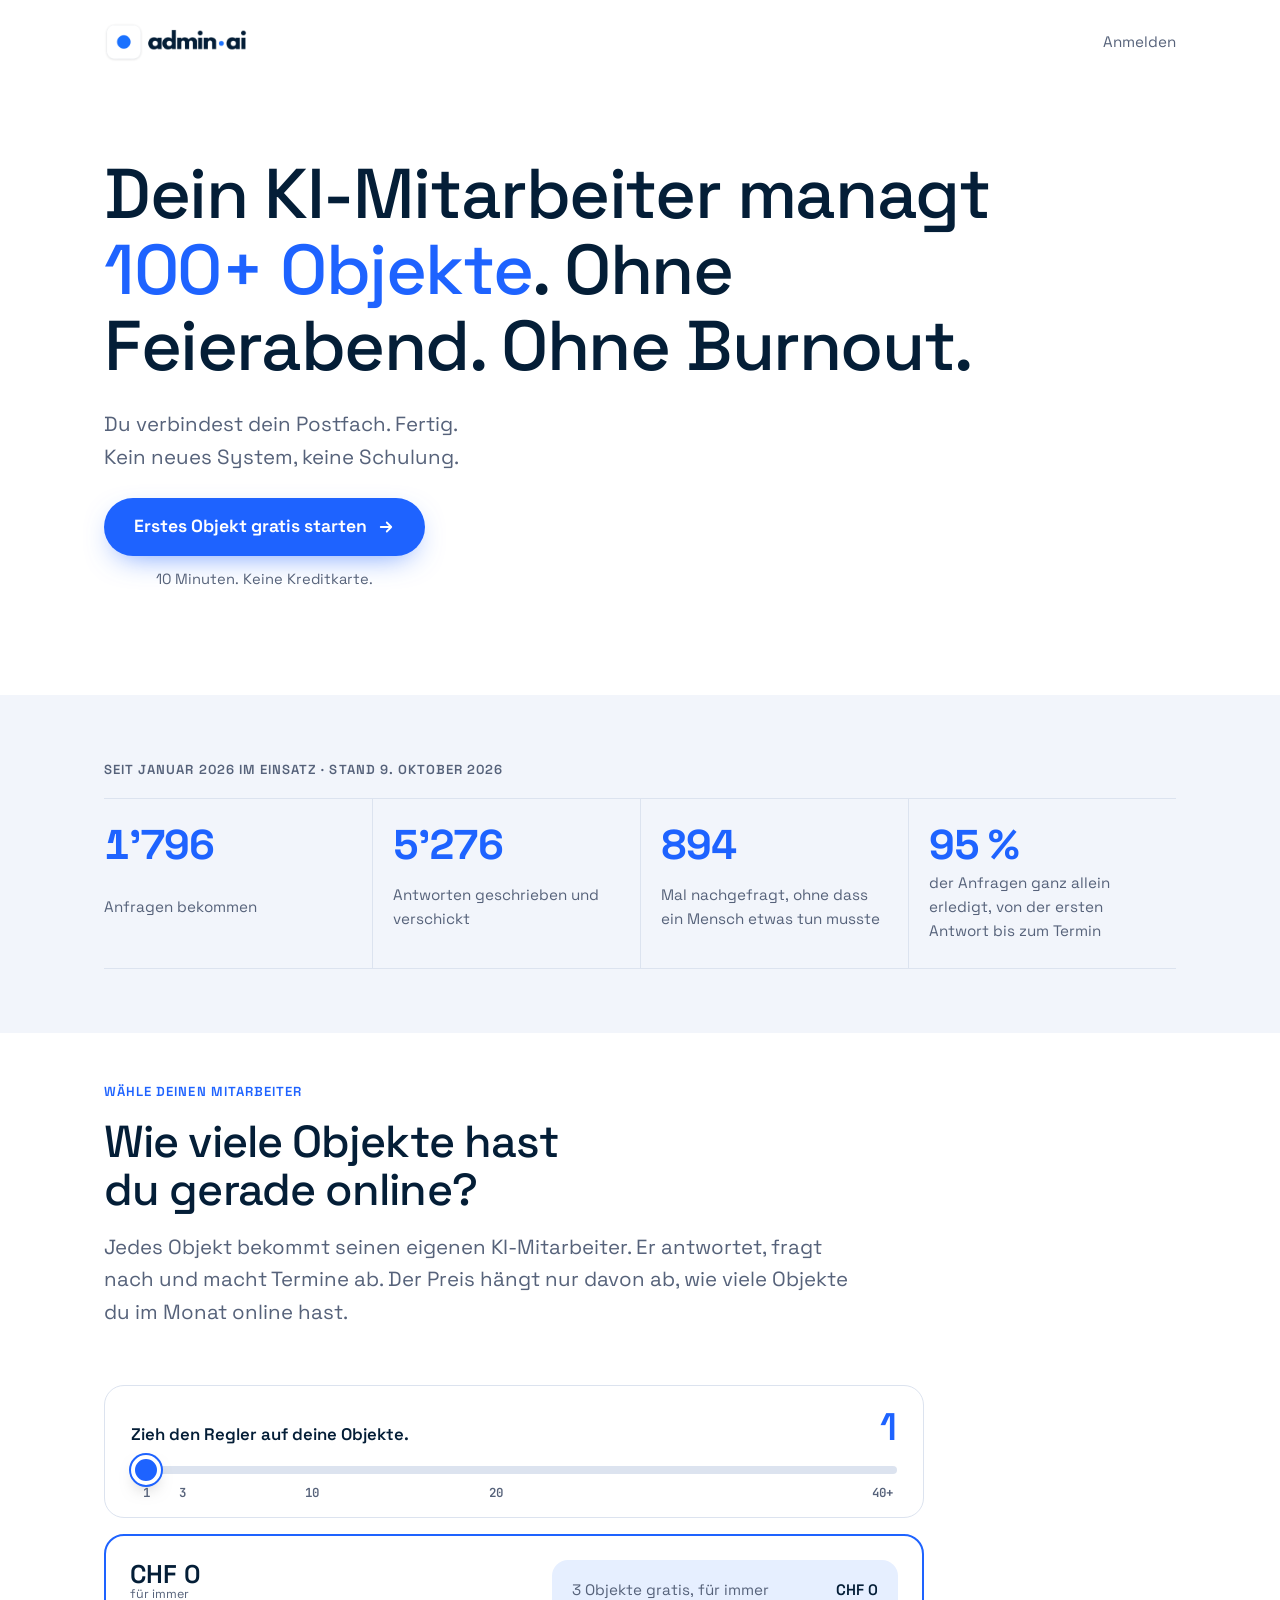
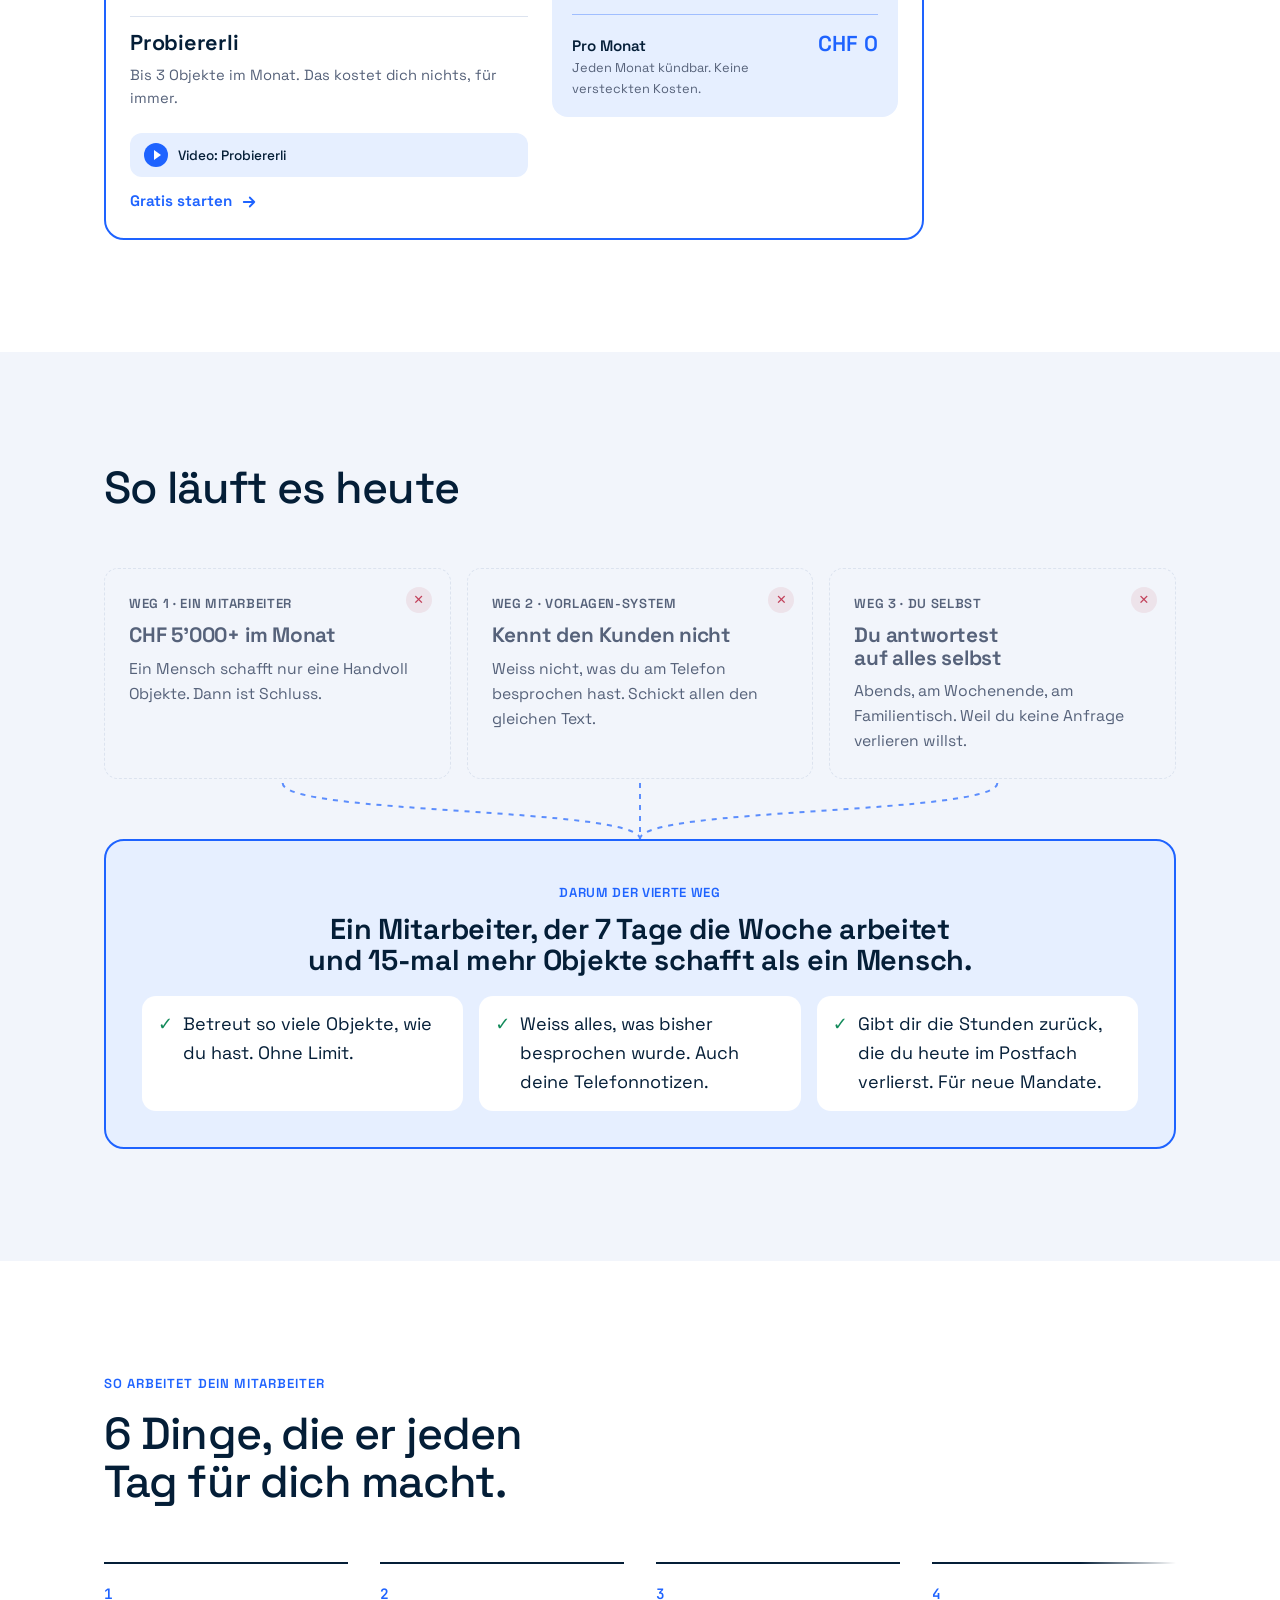
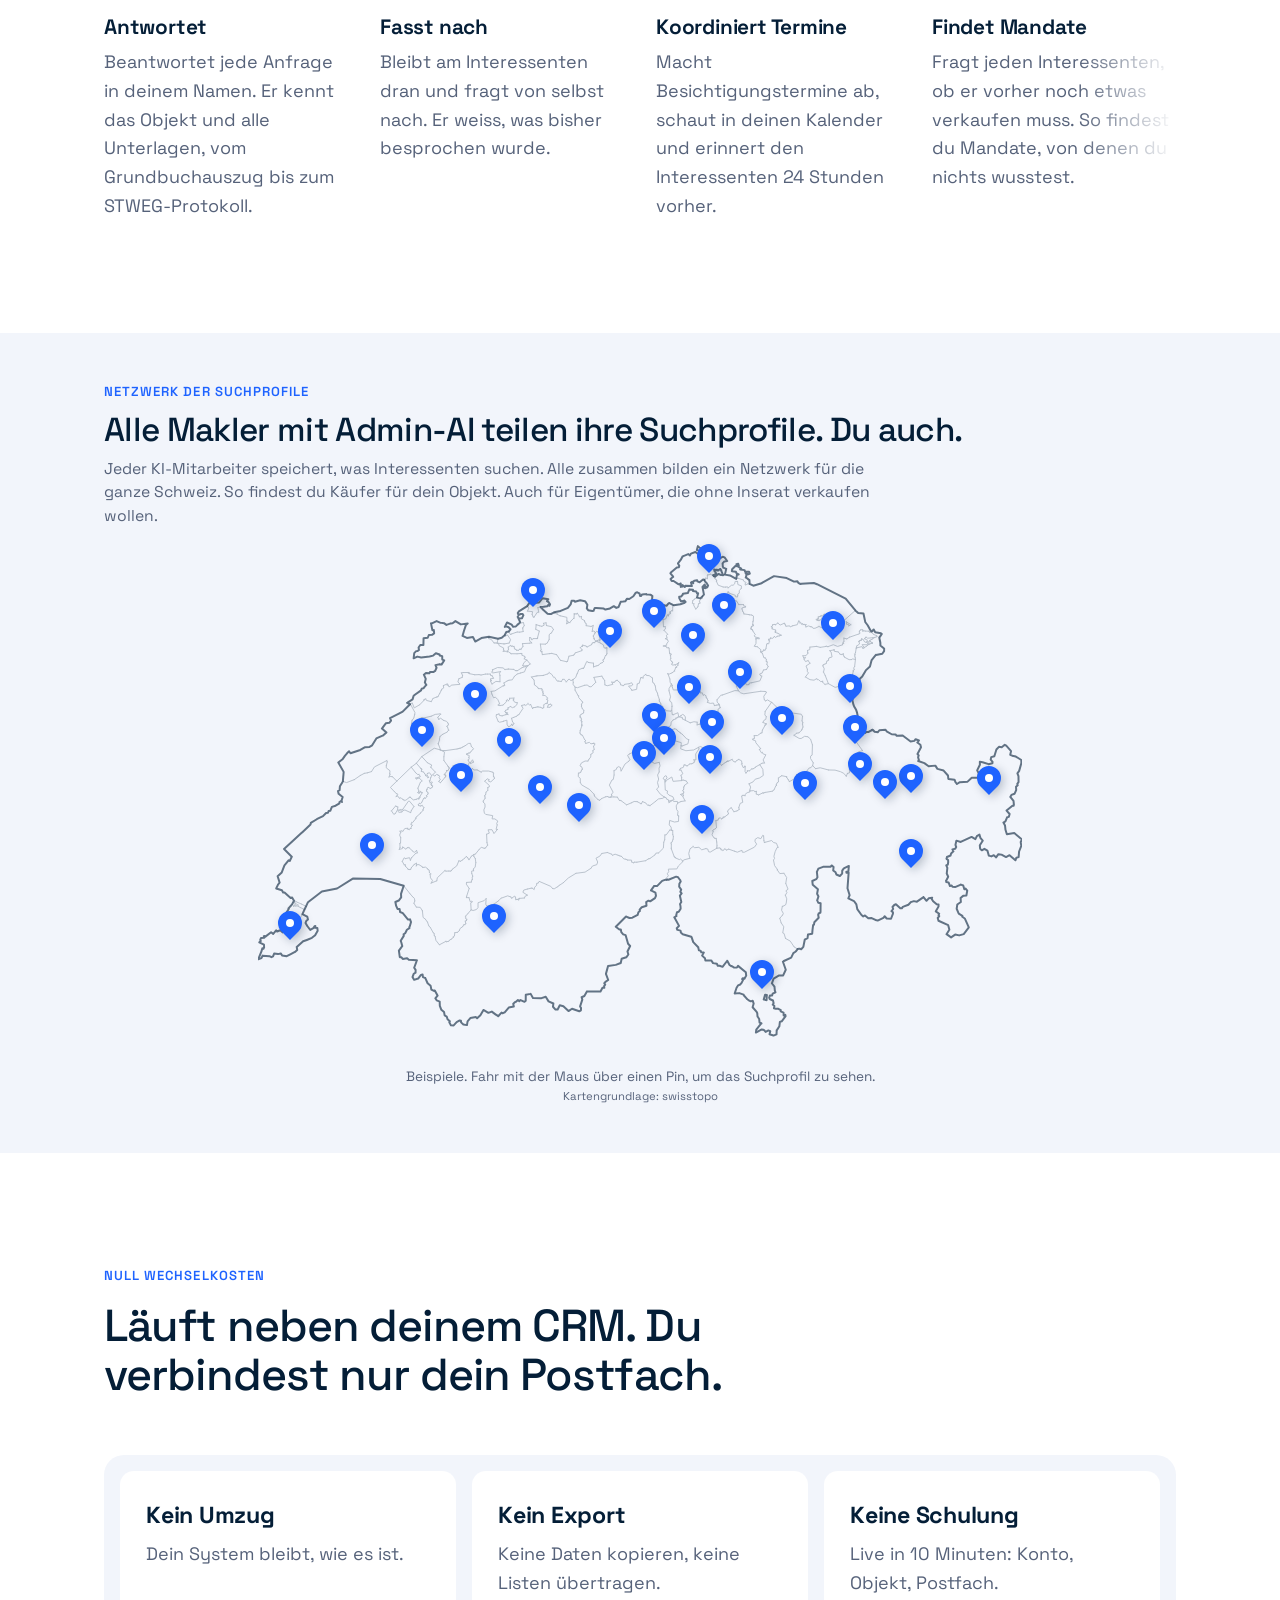
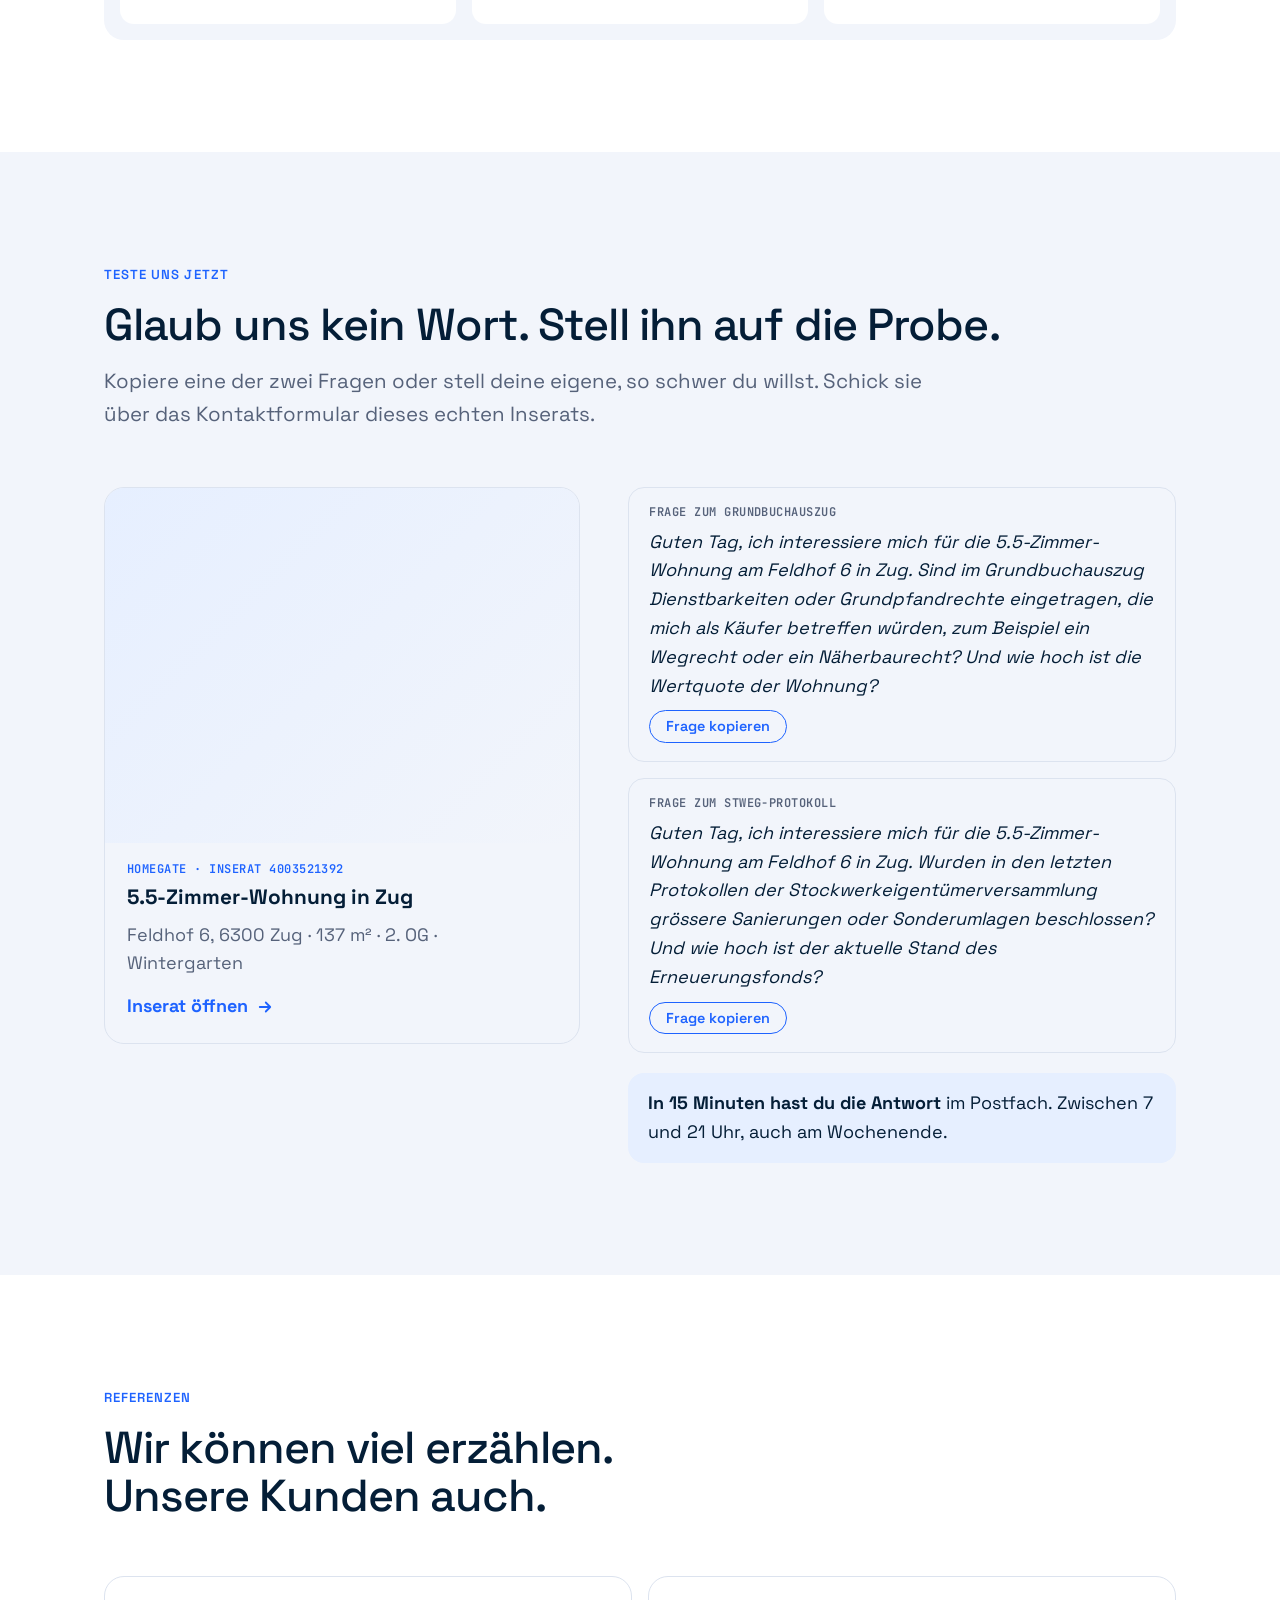
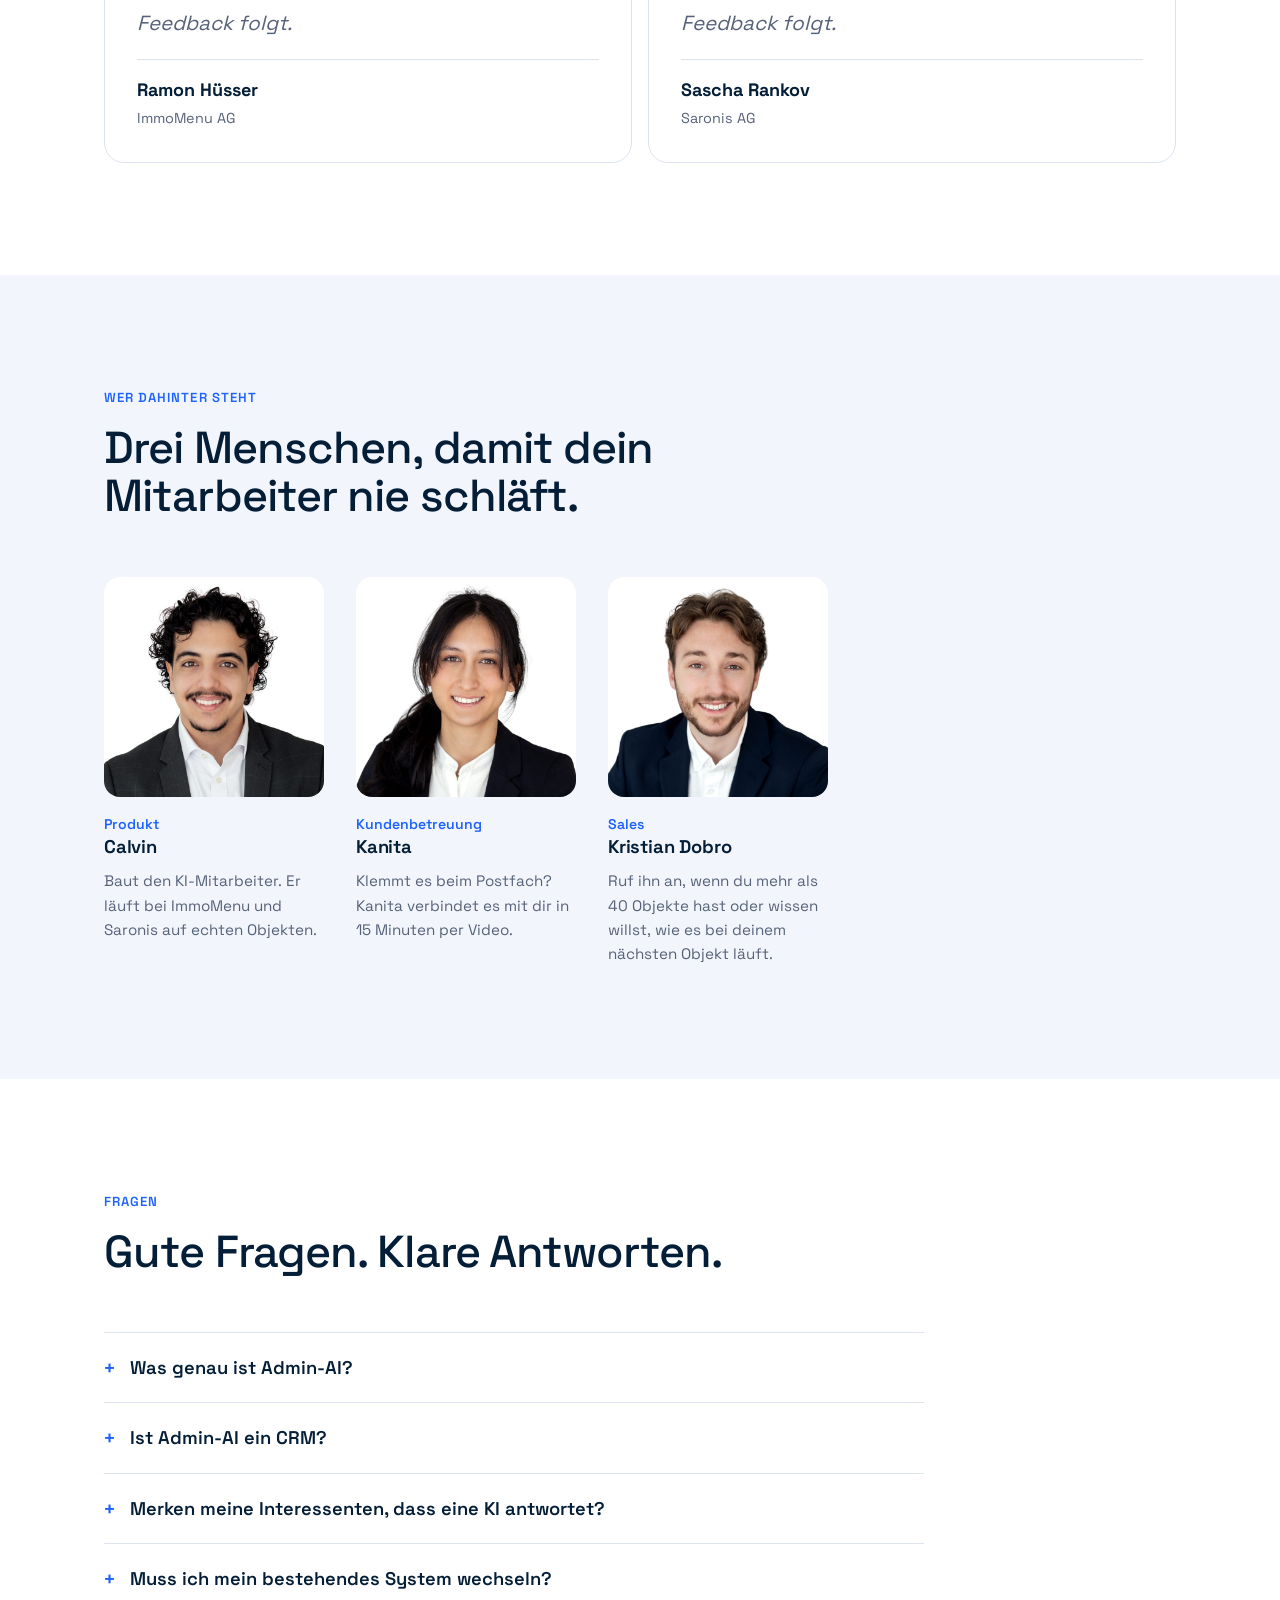
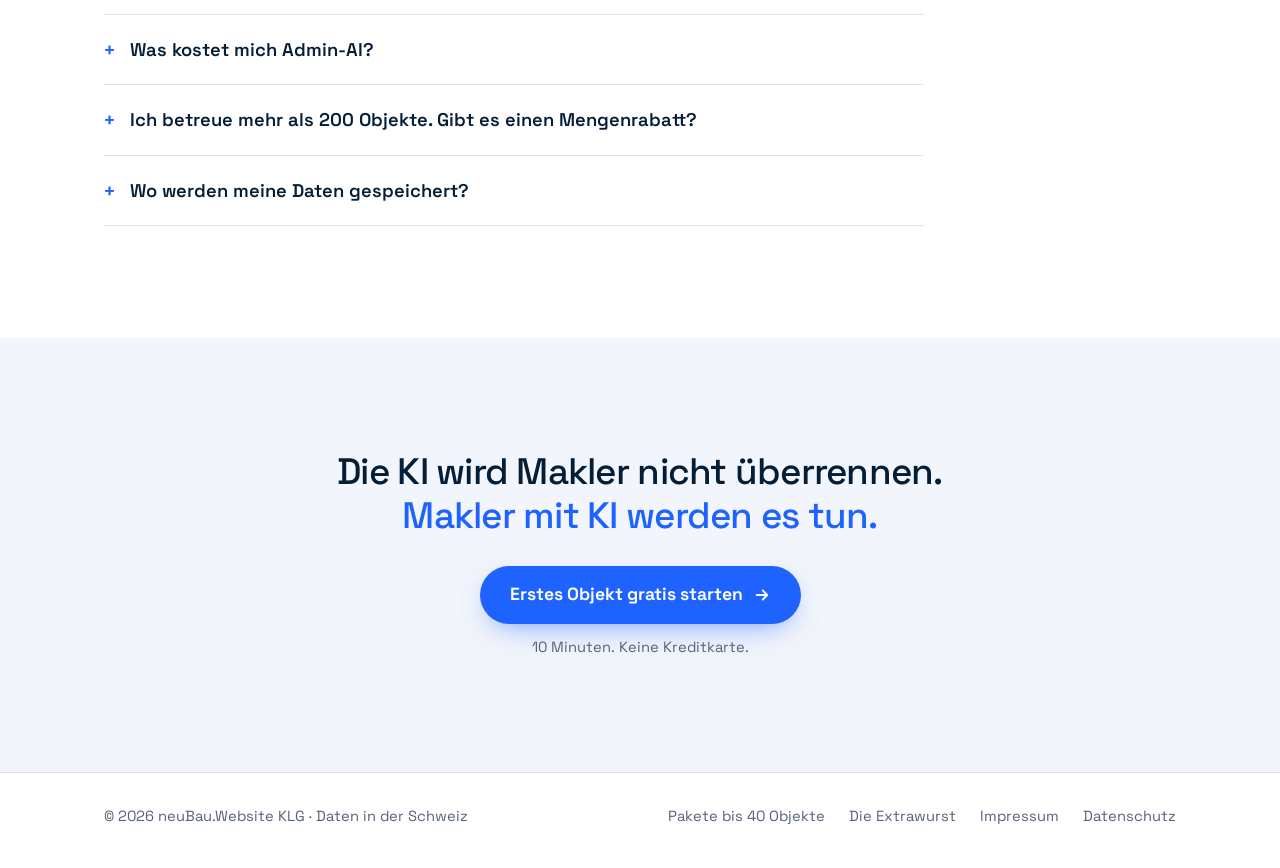
==== commit 37fc21b5: "Startseite: Abschnitte wieder abwechselnd weiss und blau Co-Authored-By: Claude Fable 5.1 <noreply@a" ====
--- a/index.html
+++ b/index.html
@@ -9,7 +9,7 @@
 <link rel="preconnect" href="https://fonts.googleapis.com">
 <link rel="preconnect" href="https://fonts.gstatic.com" crossorigin>
 <link rel="stylesheet" href="https://fonts.googleapis.com/css2?family=Bricolage+Grotesque:opsz,wght@12..96,500;12..96,650;12..96,700&family=Figtree:wght@400;500;600;700&family=JetBrains+Mono:wght@400;600&family=Space+Grotesk:wght@400;500;600;700&display=swap">
-<link rel="stylesheet" href="assets/site.css?v=20261026a">
+<link rel="stylesheet" href="assets/site.css?v=20261026b">
 <script>
   // Ansicht hell/dunkel: gewählte Ansicht merken (Klick aufs Logo wechselt)
   try { var t = localStorage.getItem('theme'); if (t) document.documentElement.setAttribute('data-theme', t); } catch (e) {}
@@ -283,7 +283,7 @@
 </section>
 
 <!-- 10 · Null Wechselkosten -->
-<section class="band">
+<section>
   <div class="wrap">
     <div class="sec-head">
       <p class="eyebrow">Null Wechselkosten</p>
@@ -298,7 +298,7 @@
 </section>
 
 <!-- Teste uns: echtes Inserat, Frage kopieren, Antwort in 15 Minuten -->
-<section id="testen" class="test-sec">
+<section id="testen" class="test-sec band">
   <div class="wrap">
     <div class="sec-head">
       <p class="eyebrow">Teste uns jetzt</p>
@@ -333,7 +333,7 @@
 </section>
 
 <!-- Referenzen: Feedback unserer zwei Kunden (Zitate folgen von Kristian) -->
-<section class="band">
+<section>
   <div class="wrap">
     <div class="sec-head">
       <p class="eyebrow">Referenzen</p>
@@ -353,7 +353,7 @@
 </section>
 
 <!-- Team -->
-<section>
+<section class="band">
   <div class="wrap">
     <div class="sec-head">
       <p class="eyebrow">Wer dahinter steht</p>
@@ -380,7 +380,7 @@
 </section>
 
 <!-- FAQ: die Sätze aus dem Angebots-Dokument -->
-<section class="band">
+<section>
   <div class="wrap">
     <div class="sec-head"><p class="eyebrow">Fragen</p><h2>Gute Fragen. Klare Antworten.</h2></div>
     <div class="faq">
@@ -396,7 +396,7 @@
 </section>
 
 <!-- Letzter Button -->
-<section class="final">
+<section class="final band">
   <div class="wrap">
     <h2 class="final-claim"><span>Die KI wird Makler nicht überrennen.</span> <span>Makler mit KI werden es tun.</span></h2>
     <div class="cta-block center">
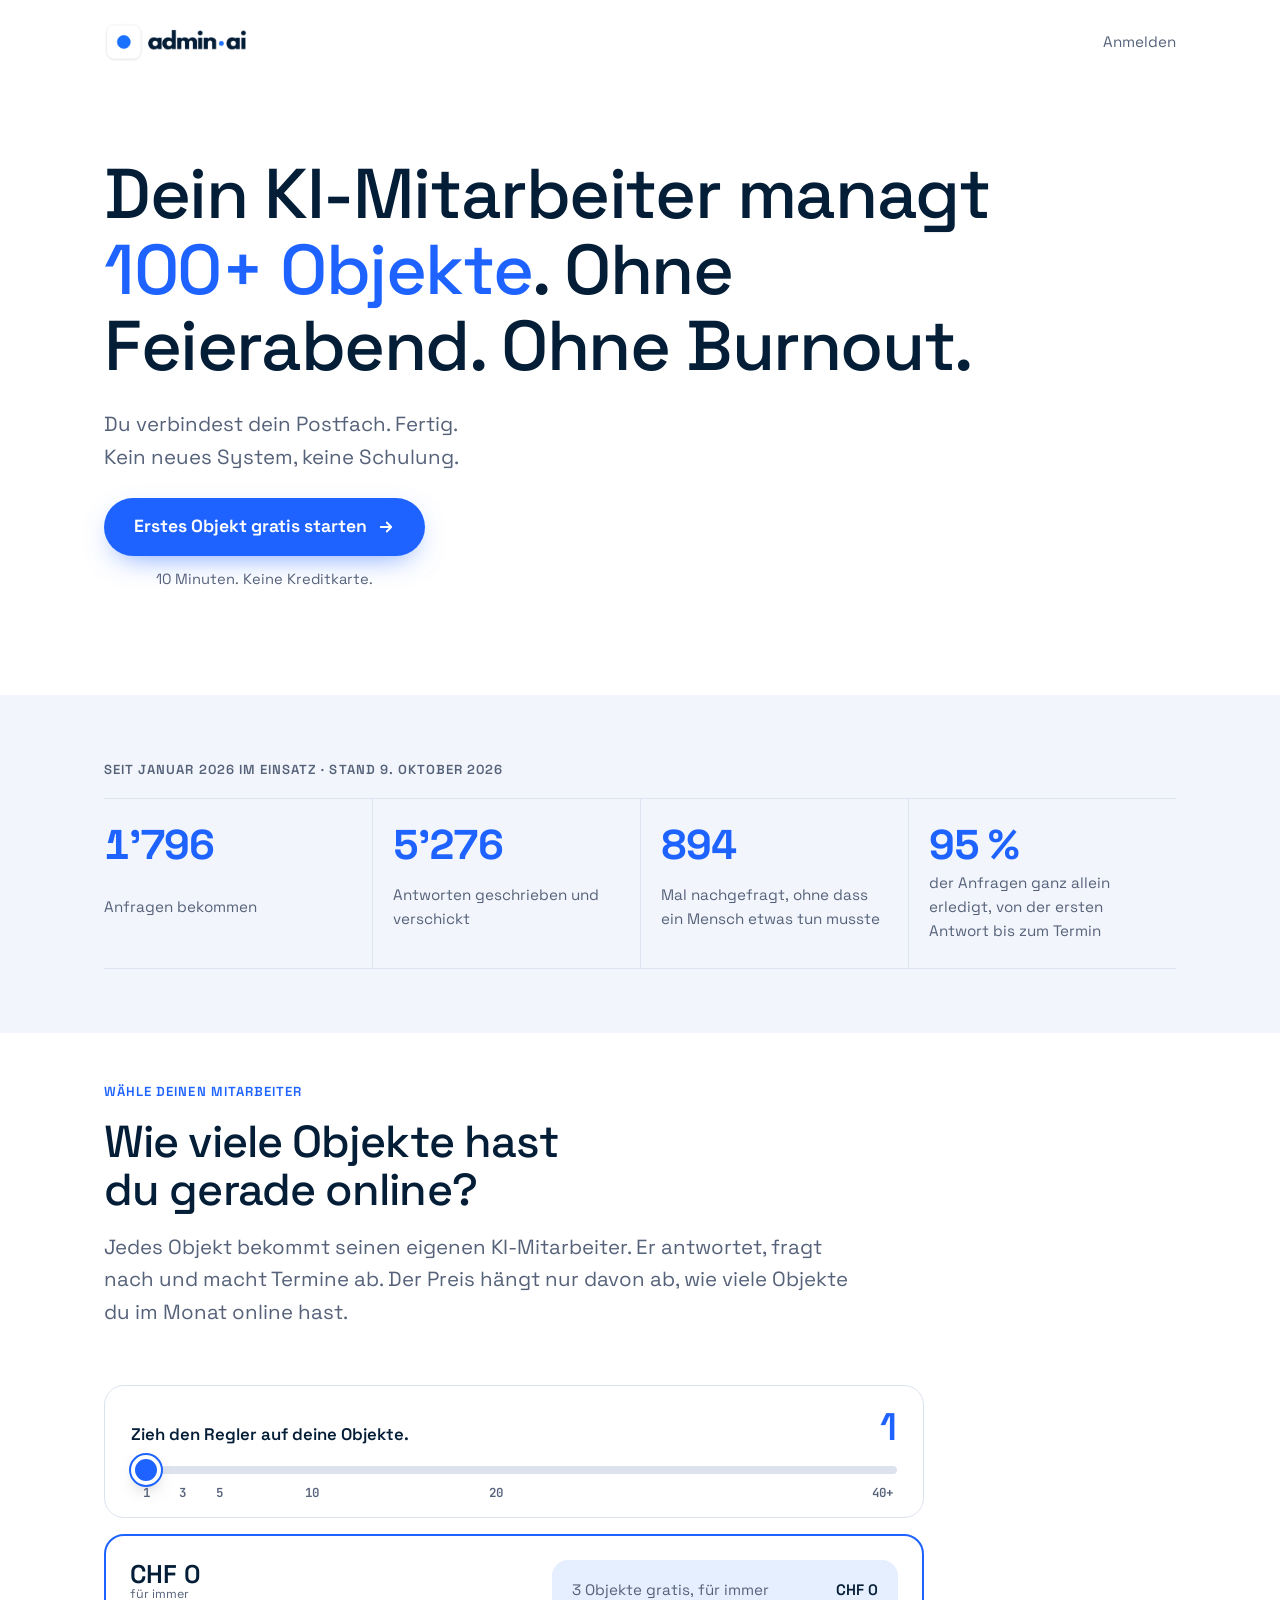
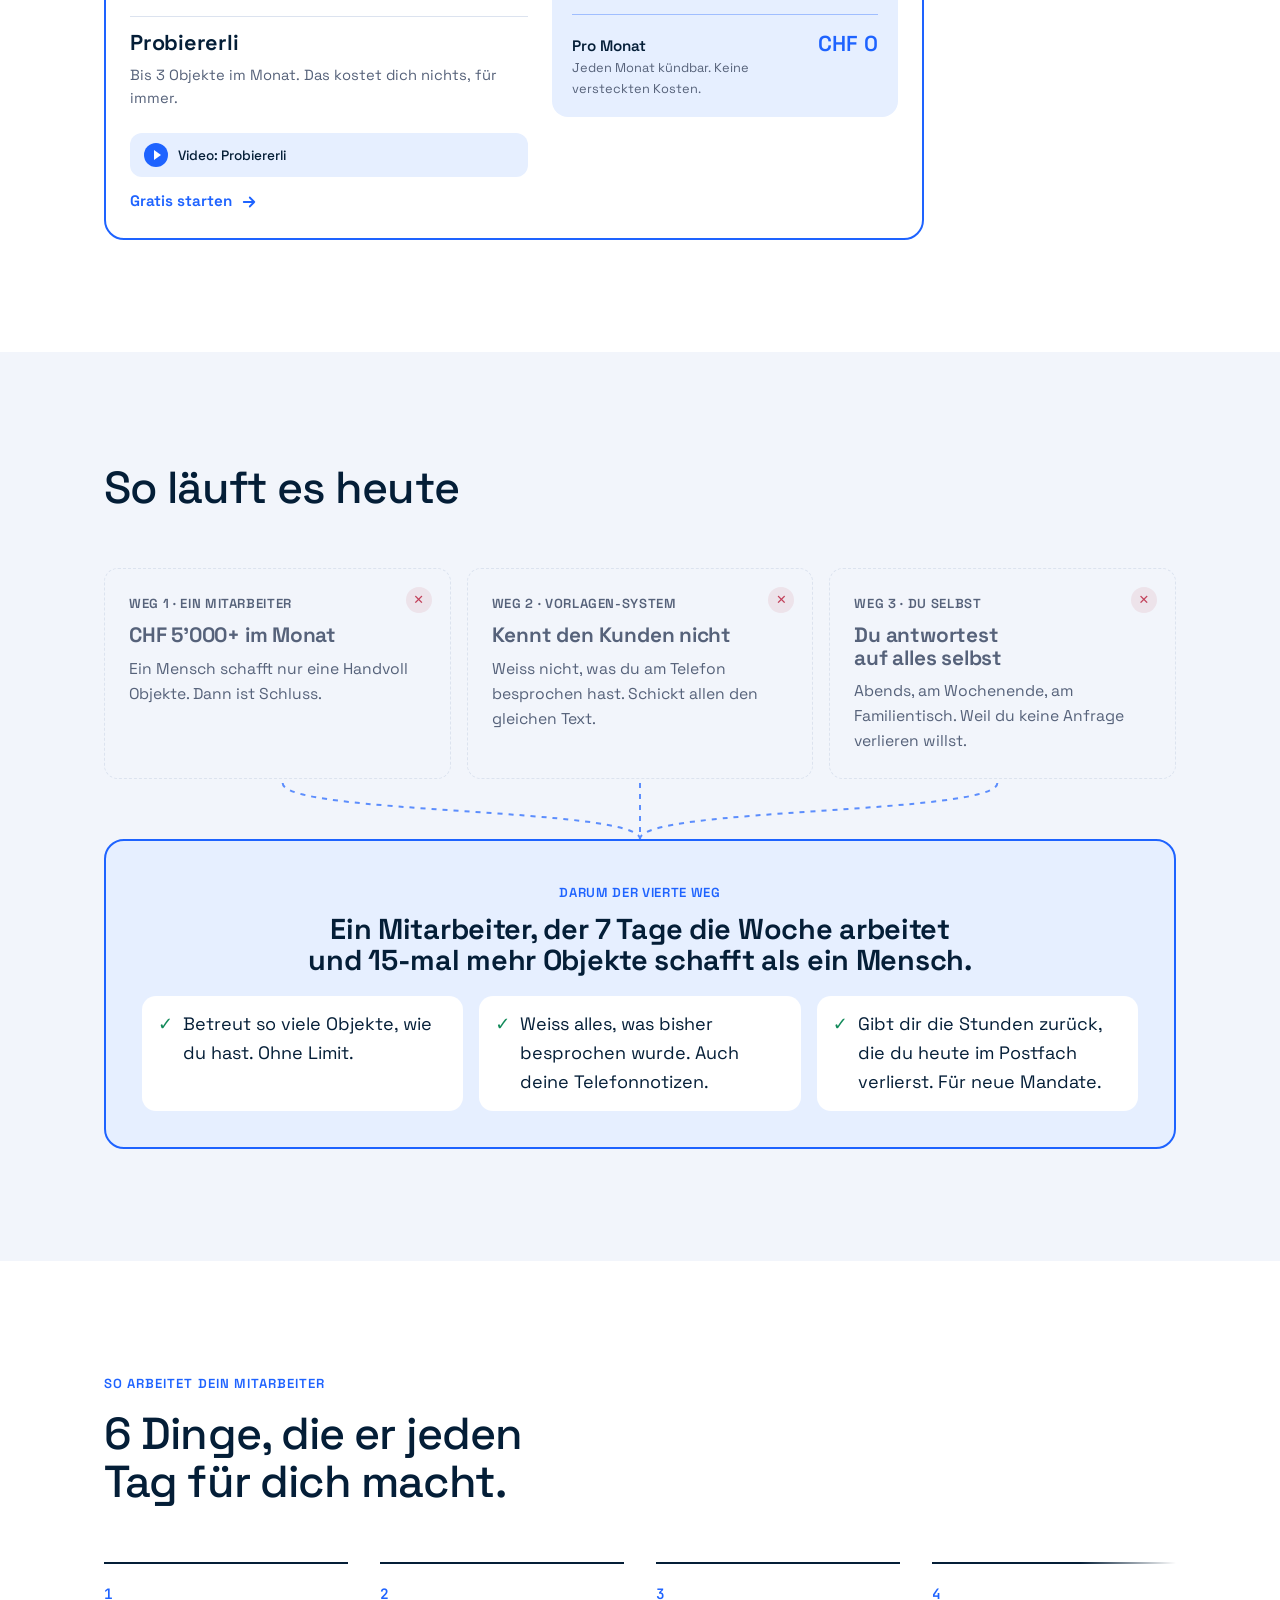
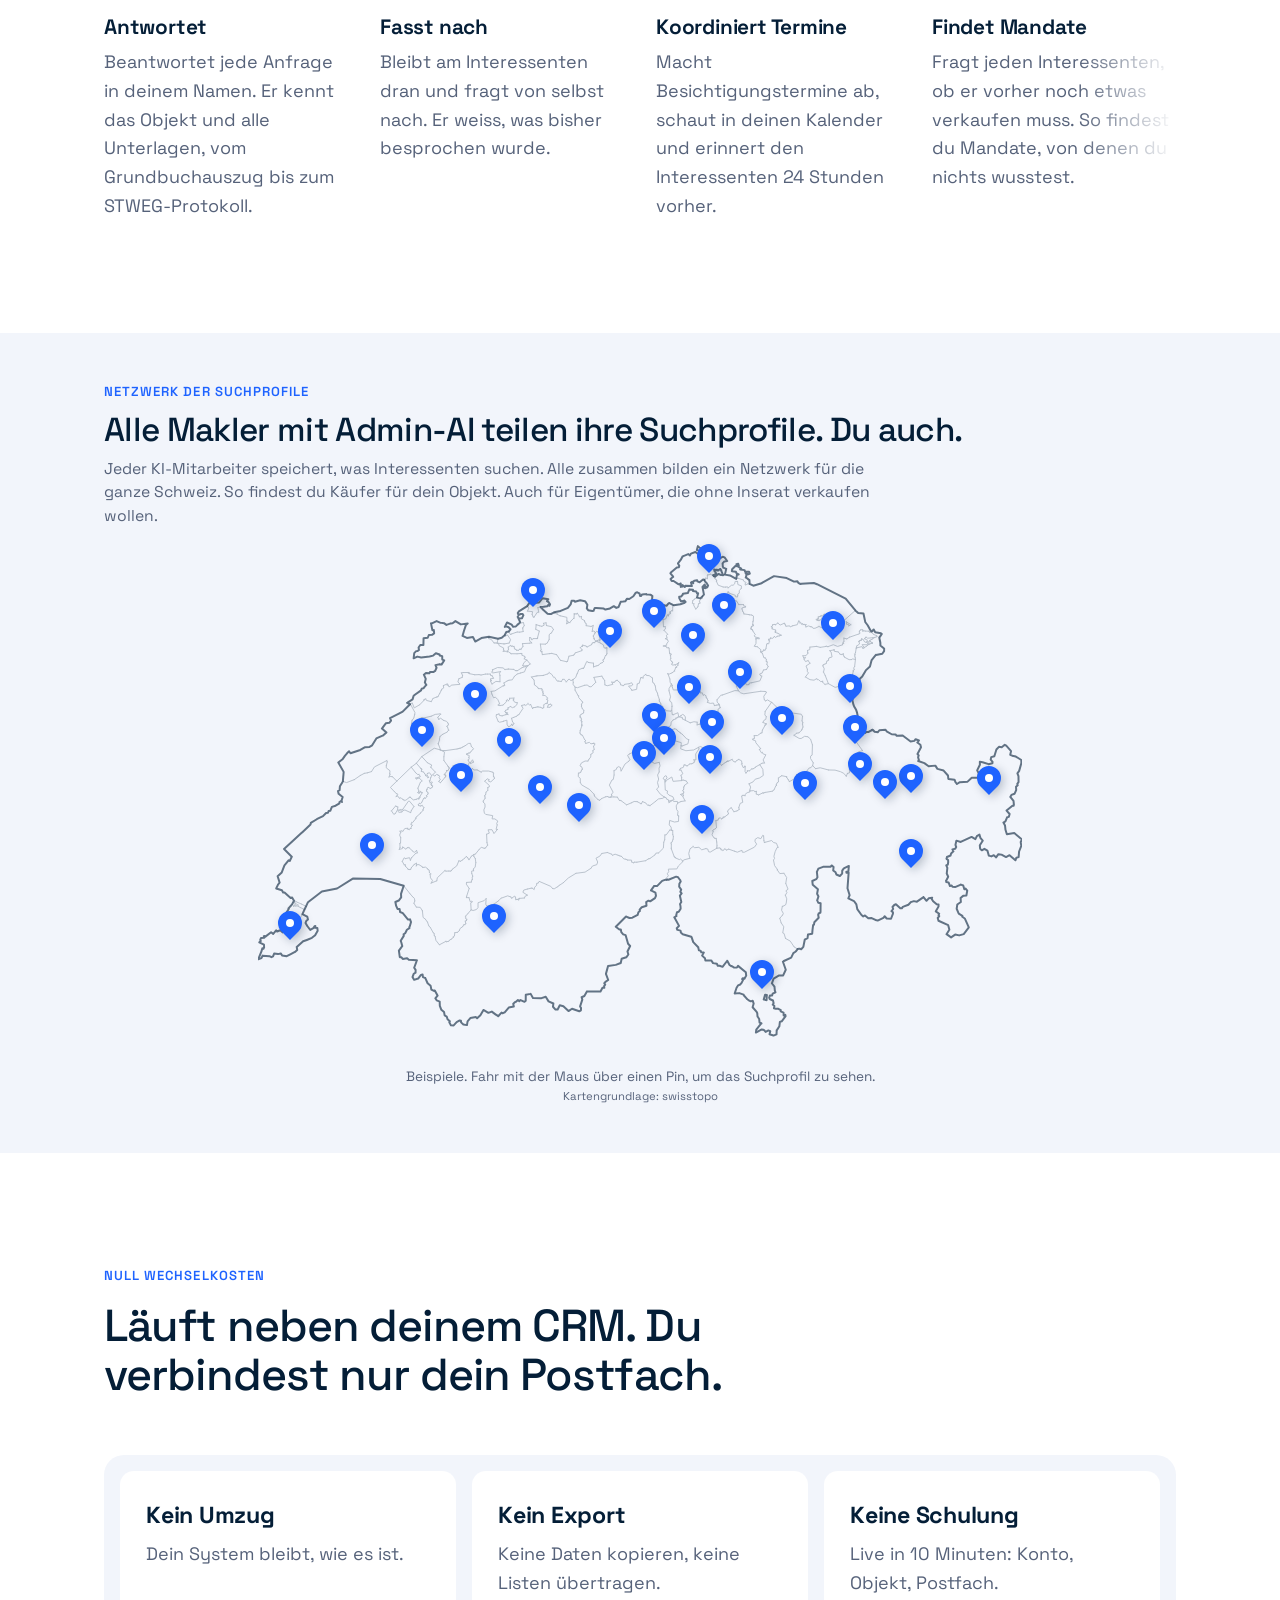
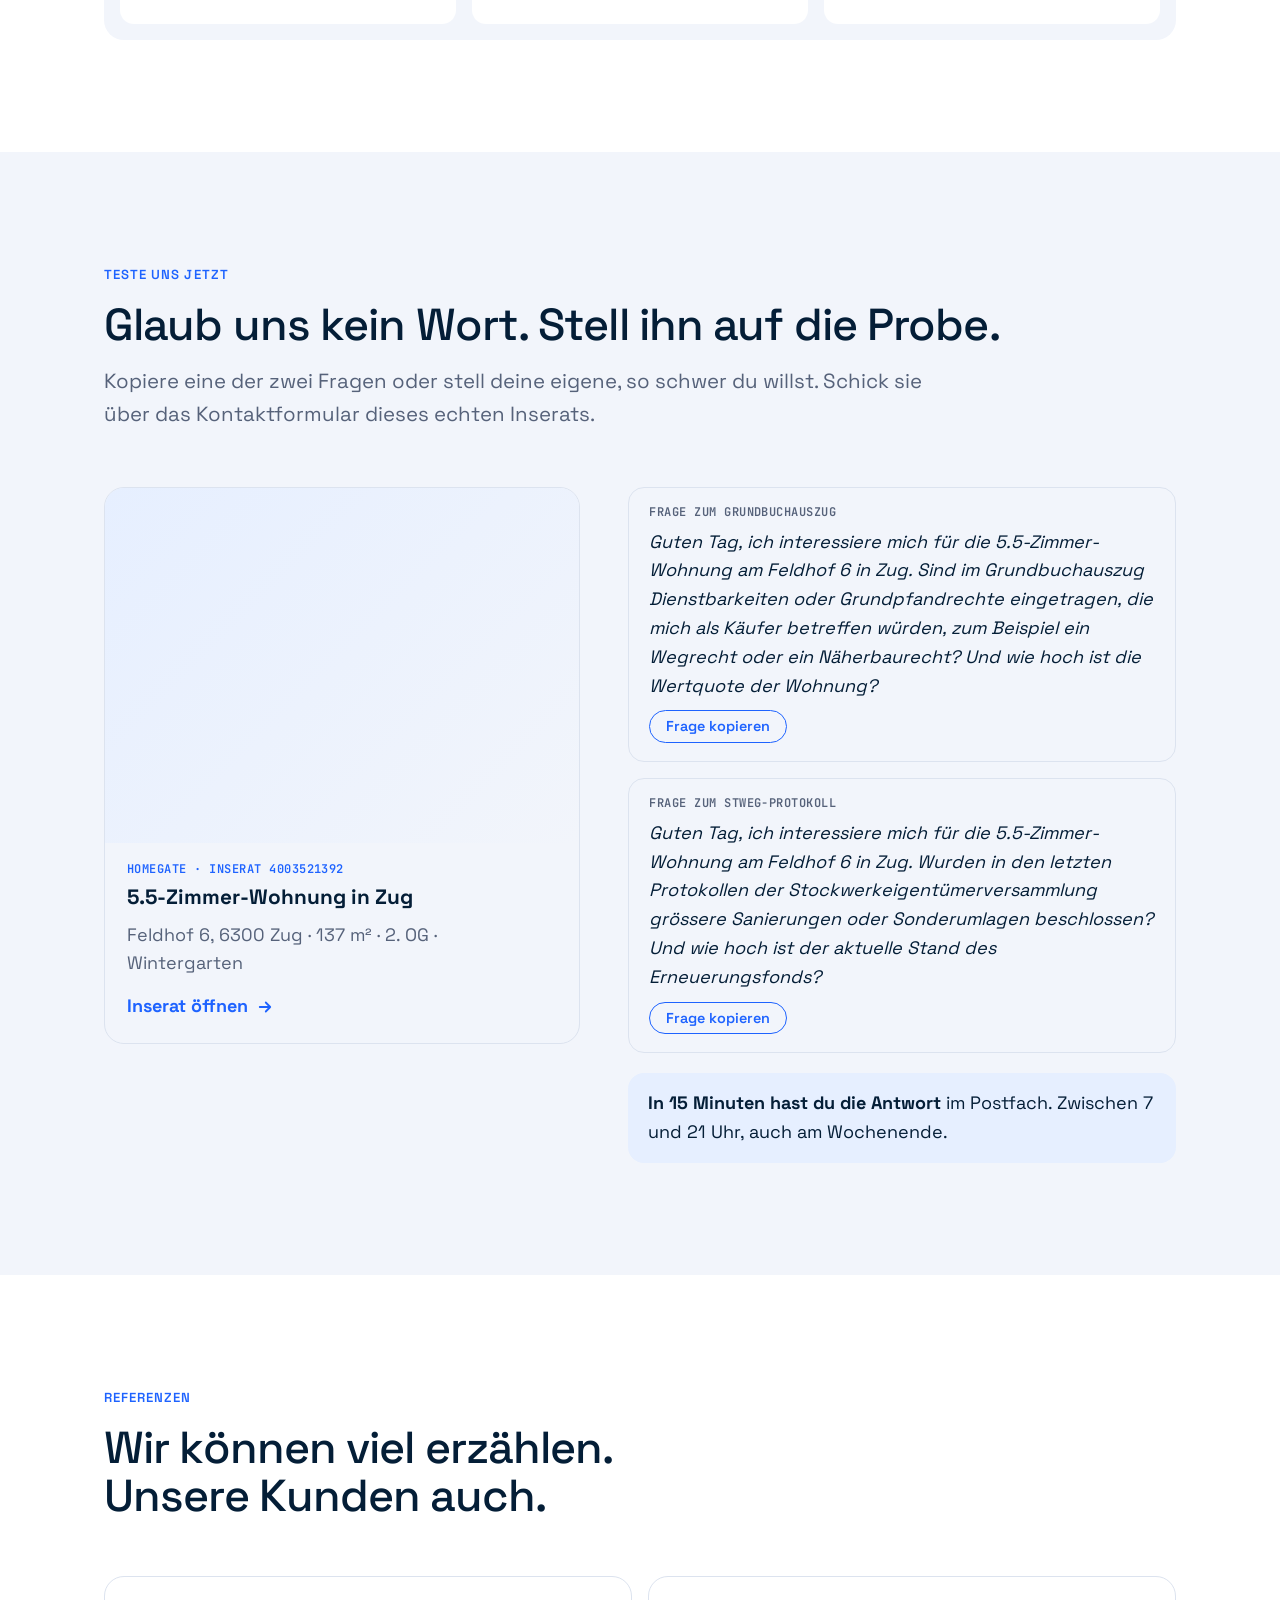
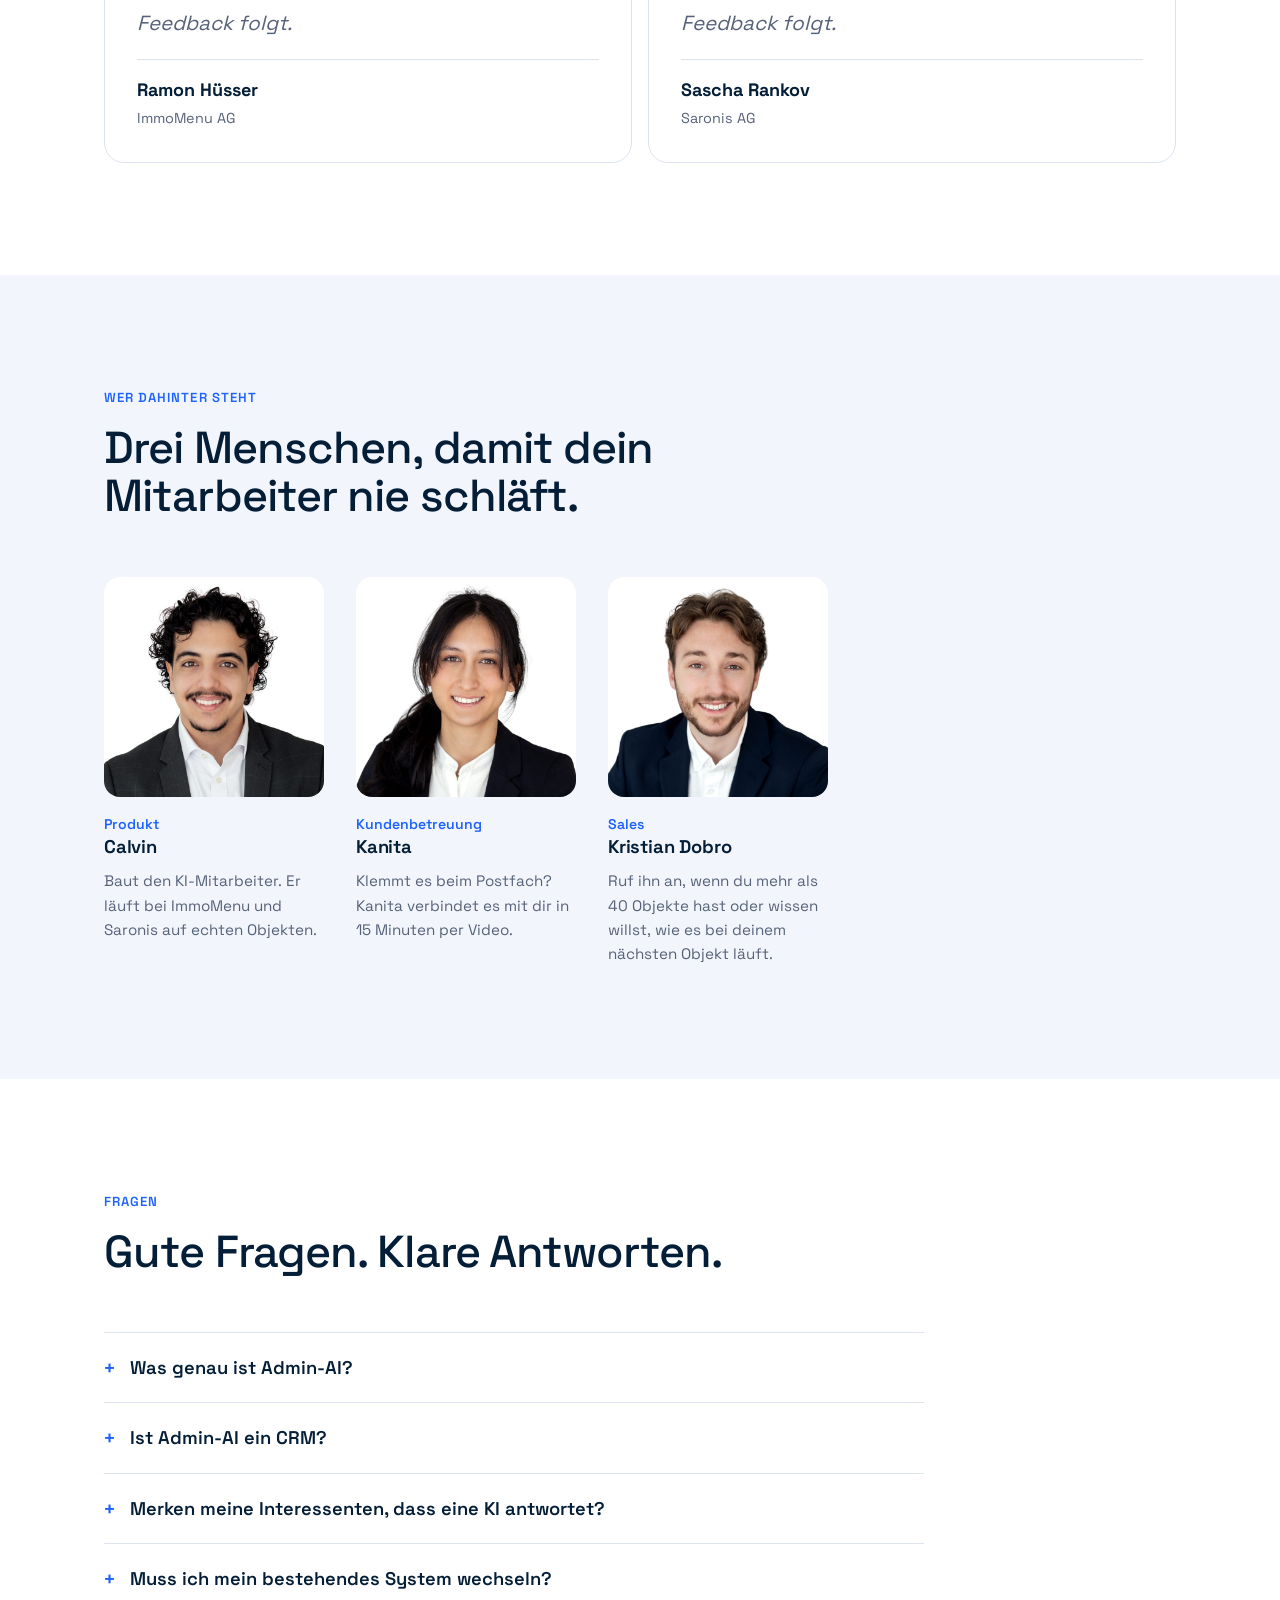
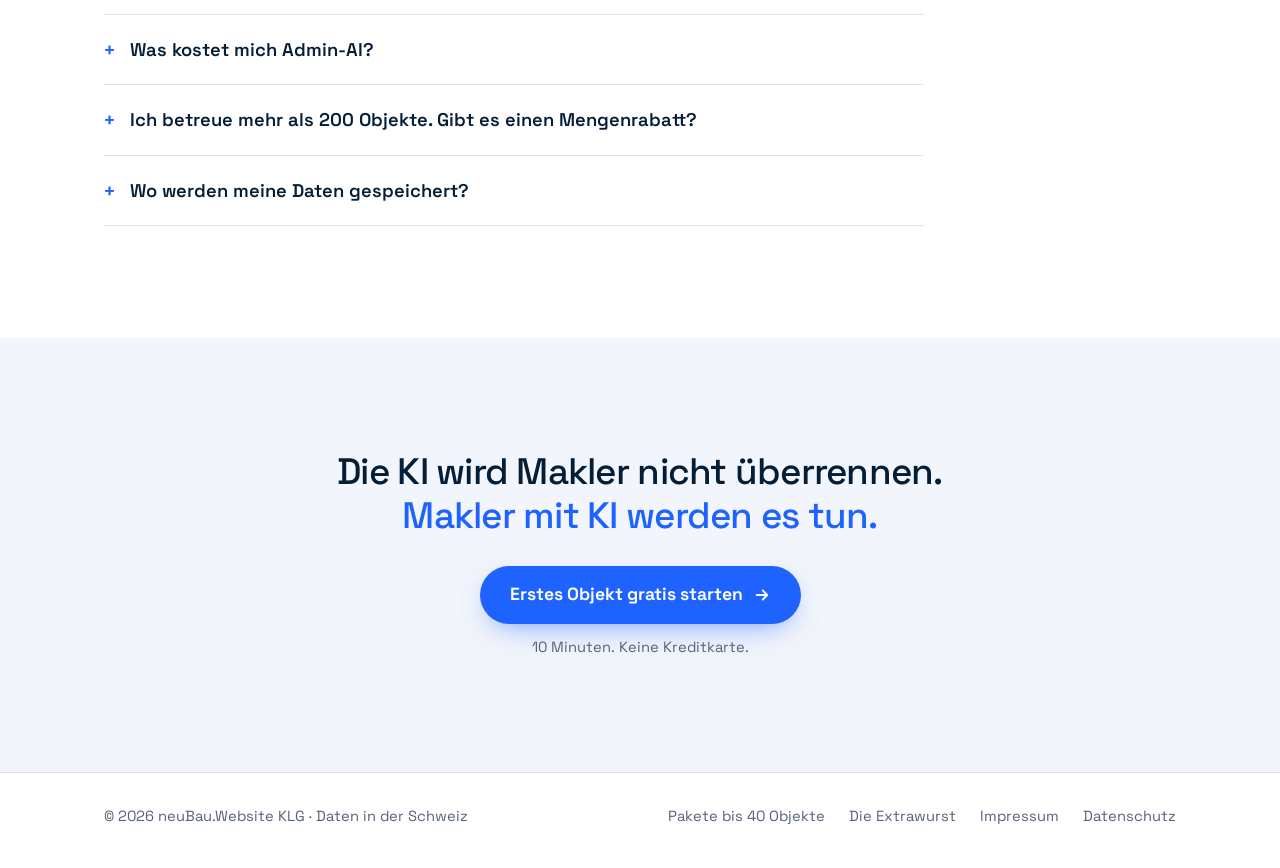
==== commit c8951a26: "Neue Stufe Handvoll: 4–5 Objekte, CHF 499 pro Monat Co-Authored-By: Claude Fable 5.1 <noreply@anthro" ====
--- a/index.html
+++ b/index.html
@@ -9,7 +9,7 @@
 <link rel="preconnect" href="https://fonts.googleapis.com">
 <link rel="preconnect" href="https://fonts.gstatic.com" crossorigin>
 <link rel="stylesheet" href="https://fonts.googleapis.com/css2?family=Bricolage+Grotesque:opsz,wght@12..96,500;12..96,650;12..96,700&family=Figtree:wght@400;500;600;700&family=JetBrains+Mono:wght@400;600&family=Space+Grotesk:wght@400;500;600;700&display=swap">
-<link rel="stylesheet" href="assets/site.css?v=20261026b">
+<link rel="stylesheet" href="assets/site.css?v=20261026c">
 <script>
   // Ansicht hell/dunkel: gewählte Ansicht merken (Klick aufs Logo wechselt)
   try { var t = localStorage.getItem('theme'); if (t) document.documentElement.setAttribute('data-theme', t); } catch (e) {}
@@ -68,7 +68,7 @@
       <h2>Wie viele Objekte hast du gerade online?</h2>
       <p class="lead">Jedes Objekt bekommt seinen eigenen KI-Mitarbeiter. Er antwortet, fragt nach und macht Termine ab. Der Preis hängt nur davon ab, wie viele Objekte du im Monat online hast.</p>
     </div>
-    <!-- Regler (Kristian, 24.10.2026): Start bei 1 (seit 26.10.), 1 bis 40+. Stufen: 1–3 Probiererli (gratis, für immer), 4–10 Klein aber fein CHF 759, 11–20 Goldene Mitte CHF 1'479, 21–40 Volles Haus CHF 2'499, 41+ Die Extrawurst (Angebot). Preise pro Monat fürs ganze Paket. -->
+    <!-- Regler (Kristian, 24.10.2026): Start bei 1 (seit 26.10.), 1 bis 40+. Stufen: 1–3 Probiererli (gratis, für immer), 4–5 Handvoll CHF 499 (seit 26.10.), 6–10 Klein aber fein CHF 759, 11–20 Goldene Mitte CHF 1'479, 21–40 Volles Haus CHF 2'499, 41+ Die Extrawurst (Angebot). Preise pro Monat fürs ganze Paket. -->
     <div class="objekte">
       <div class="obj-box">
         <div class="obj-head">
@@ -76,13 +76,13 @@
           <output class="obj-val" id="obj-val" for="obj-range">8</output>
         </div>
         <input class="obj-range" type="range" id="obj-range" min="1" max="41" step="1" value="1" aria-label="Anzahl Objekte im Monat">
-        <div class="obj-scale" aria-hidden="true"><span style="--x:0%">1</span><span style="--x:5%">3</span><span style="--x:22.5%">10</span><span style="--x:47.5%">20</span><span style="--x:100%">40+</span></div>
+        <div class="obj-scale" aria-hidden="true"><span style="--x:0%">1</span><span style="--x:5%">3</span><span style="--x:10%">5</span><span style="--x:22.5%">10</span><span style="--x:47.5%">20</span><span style="--x:100%">40+</span></div>
       </div>
       <article class="tier main paket" id="paket" aria-live="polite">
         <div class="paket-main">
           <div class="tier-top"><span class="tier-price"><b id="paket-preis">CHF 759</b><small id="paket-einheit">pro Monat</small></span></div>
           <h3 id="paket-name">Klein aber fein</h3>
-          <div class="tier-body"><p id="paket-text">Passend für Einzelmakler oder kleine Teams mit 4 bis 10 Objekten im Monat.</p></div>
+          <div class="tier-body"><p id="paket-text">Passend für Einzelmakler oder kleine Teams mit 6 bis 10 Objekten im Monat.</p></div>
           <div class="tier-foot">
             <a class="tier-video" id="paket-video" href="produkt.html#video"><i></i><span id="paket-video-label">Video: Klein aber fein</span></a>
             <a class="tier-cta" id="paket-cta" href="produkt.html"><span id="paket-cta-label">Gratis starten</span> <svg viewBox="0 0 24 24" fill="none" stroke="currentColor" stroke-width="2.4" stroke-linecap="round" stroke-linejoin="round" aria-hidden="true"><path d="M5 12h14M13 6l6 6-6 6"/></svg></a>
@@ -90,7 +90,7 @@
         </div>
         <ul class="paket-calc">
           <li><span>3 Objekte gratis, für immer</span><b>CHF 0</b></li>
-          <li id="calc-rest"><span id="calc-rest-label">Klein aber fein, 4 bis 10 Objekte</span><b id="calc-rest-sum">CHF 759</b></li>
+          <li id="calc-rest"><span id="calc-rest-label">Klein aber fein, 6 bis 10 Objekte</span><b id="calc-rest-sum">CHF 759</b></li>
           <li class="sum"><span>Pro Monat<small>Jeden Monat kündbar. Keine versteckten Kosten.</small></span><b id="calc-total">CHF 759</b></li>
         </ul>
       </article>
@@ -388,7 +388,7 @@
       <details><summary>Ist Admin-AI ein CRM?</summary><p>Nein. Du bekommst einen Mitarbeiter, der dir Arbeit abnimmt. Ein ganzes CRM gibt es gratis dazu, solange dein Mitarbeiter läuft. Dein altes CRM kannst du behalten.</p></details>
       <details><summary>Merken meine Interessenten, dass eine KI antwortet?</summary><p>Nein. Admin-AI schreibt keine Standardtexte. Er kennt dein Objekt, weiss, was bisher besprochen wurde, und antwortet jedem Interessenten persönlich. Er arbeitet täglich von 07:10 bis 21:00 Uhr, damit es natürlich wirkt.</p></details>
       <details><summary>Muss ich mein bestehendes System wechseln?</summary><p>Nein. Du verbindest nur dein Verkaufs-Postfach. Dein CRM, deine Inserate und deine Abläufe bleiben, wie sie sind.</p></details>
-      <details><summary>Was kostet mich Admin-AI?</summary><p>Deine ersten 3 Objekte kosten nichts, für immer. Danach zahlst du ein festes Paket pro Monat: CHF 759 bis 10 Objekte, CHF 1'479 bis 20 Objekte, CHF 2'499 bis 40 Objekte. Ab 41 Objekten machen wir dir ein eigenes Angebot. Keine versteckten Kosten. Du kannst jeden Monat aufhören.</p></details>
+      <details><summary>Was kostet mich Admin-AI?</summary><p>Deine ersten 3 Objekte kosten nichts, für immer. Danach zahlst du ein festes Paket pro Monat: CHF 499 bis 5 Objekte, CHF 759 bis 10 Objekte, CHF 1'479 bis 20 Objekte, CHF 2'499 bis 40 Objekte. Ab 41 Objekten machen wir dir ein eigenes Angebot. Keine versteckten Kosten. Du kannst jeden Monat aufhören.</p></details>
       <details><summary>Ich betreue mehr als 200 Objekte. Gibt es einen Mengenrabatt?</summary><p>Ja. Ab 41 Objekten machen wir dir ein eigenes Angebot. Einen festen Preis gibt es dafür nicht. Wir schauen uns dein Portfolio zusammen an, und du bekommst ein Angebot, das dazu passt. <a href="buero.html#gespraech">Termin vereinbaren</a></p></details>
       <details><summary>Wo werden meine Daten gespeichert?</summary><p>Deine Daten gehören dir. Wir nutzen sie nicht, um KI zu trainieren. Admin-AI sieht nur das verbundene Postfach, und du kannst die Verbindung jederzeit trennen. Alle Daten liegen in der Schweiz, auf AWS-Servern in Zürich.</p></details>
     </div>
@@ -502,7 +502,8 @@
     function chf(n) { return 'CHF ' + n.toLocaleString('de-CH'); }
     var T = [
       { max: 3,  name: 'Probiererli',     price: 0,    text: 'Bis 3 Objekte im Monat. Das kostet dich nichts, für immer.', video: 'produkt.html#video', cta: 'produkt.html', ctaLabel: 'Gratis starten' },
-      { max: 10, name: 'Klein aber fein', price: 759,  text: 'Passend für Einzelmakler oder kleine Teams mit 4 bis 10 Objekten im Monat.', video: 'produkt.html#video', cta: 'produkt.html', ctaLabel: 'Gratis starten' },
+      { max: 5,  name: 'Handvoll',        price: 499,  text: 'Passend für Einzelmakler mit 4 oder 5 Objekten im Monat.', video: 'produkt.html#video', cta: 'produkt.html', ctaLabel: 'Gratis starten' },
+      { max: 10, name: 'Klein aber fein', price: 759,  text: 'Passend für Einzelmakler oder kleine Teams mit 6 bis 10 Objekten im Monat.', video: 'produkt.html#video', cta: 'produkt.html', ctaLabel: 'Gratis starten' },
       { max: 20, name: 'Goldene Mitte',   price: 1479, text: 'Passend für wachsende Büros mit 11 bis 20 Objekten im Monat.', video: 'produkt.html#video', cta: 'produkt.html', ctaLabel: 'Gratis starten' },
       { max: 40, name: 'Volles Haus',     price: 2499, text: 'Passend für grosse Büros mit 21 bis 40 Objekten im Monat.', video: 'produkt.html#video', cta: 'produkt.html', ctaLabel: 'Gratis starten' },
       { max: 99, name: 'Die Extrawurst',  price: -1,   text: 'Ab mehr als 40 Objekten im Monat schauen wir uns dein Portfolio genauer an und erstellen gemeinsam ein individuelles Paket.', video: 'buero.html#video', cta: 'buero.html', ctaLabel: 'Gratis starten & Video\u2011Call' }
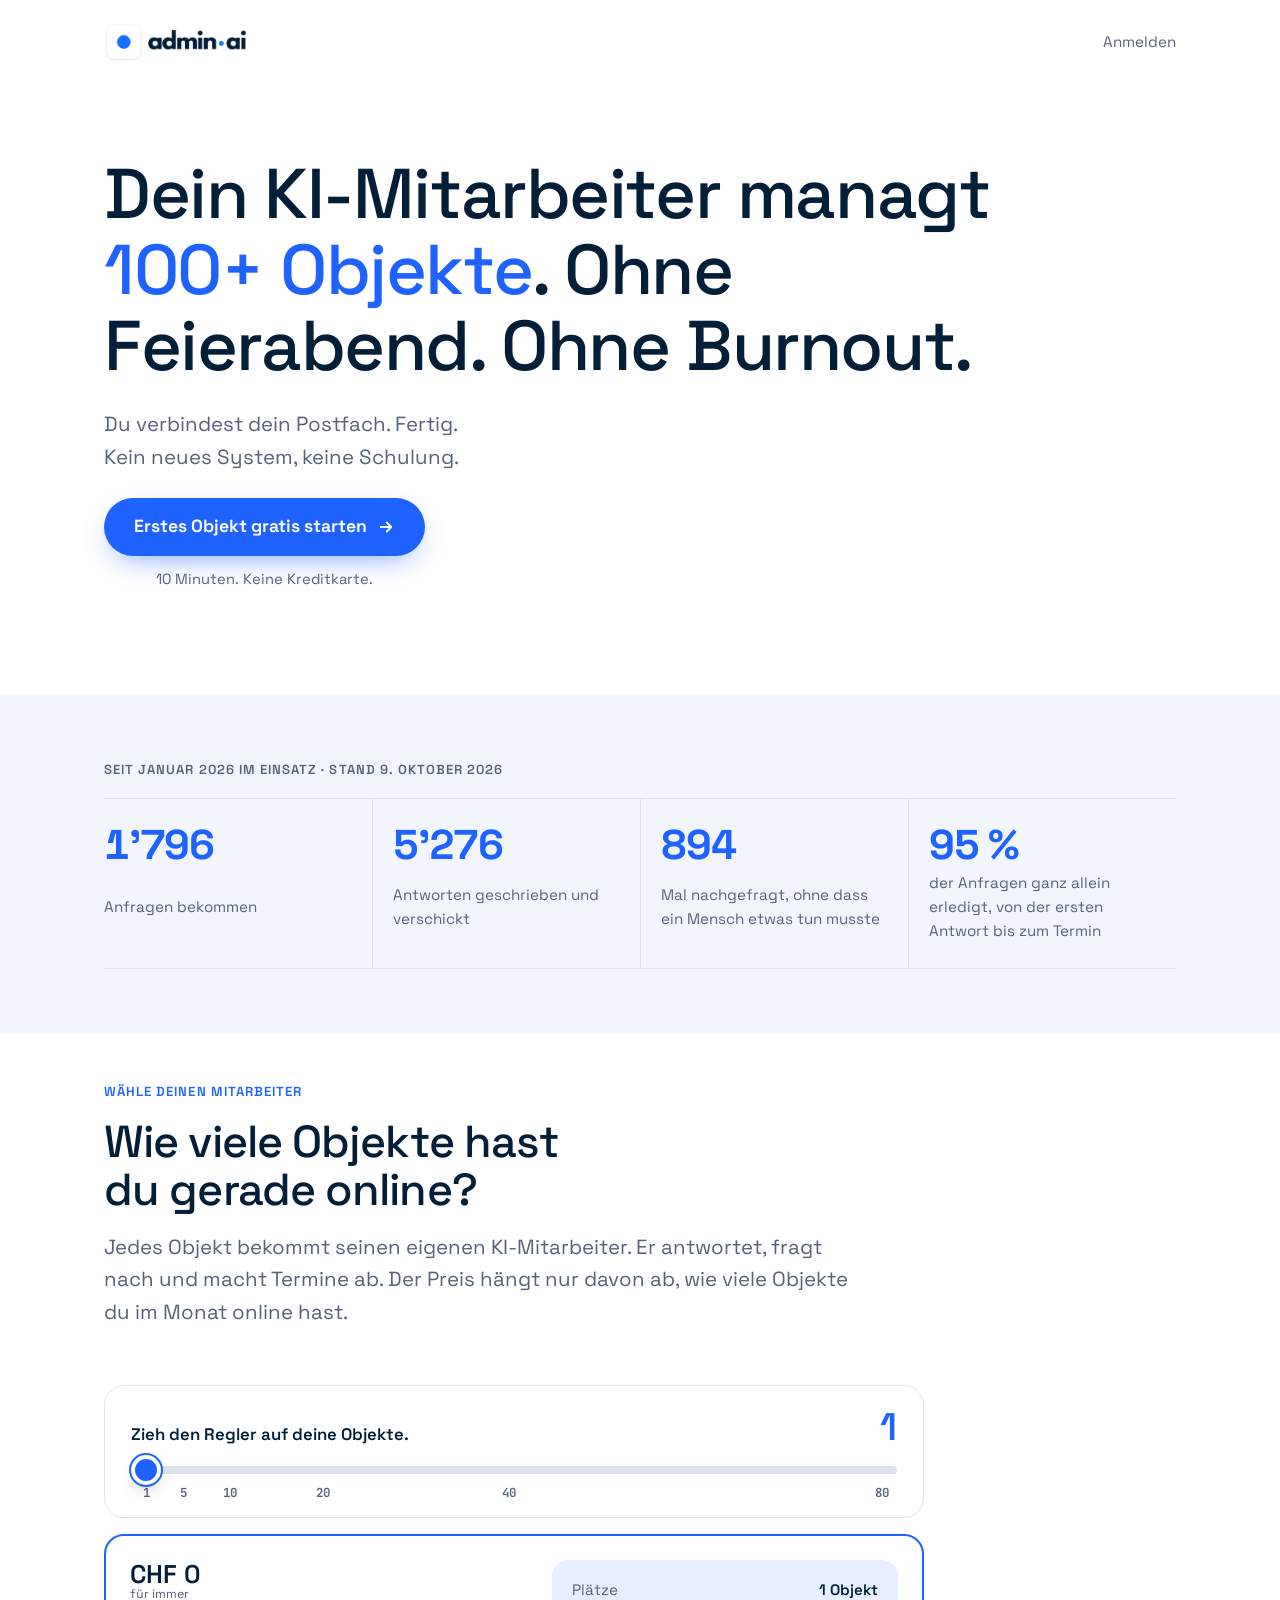
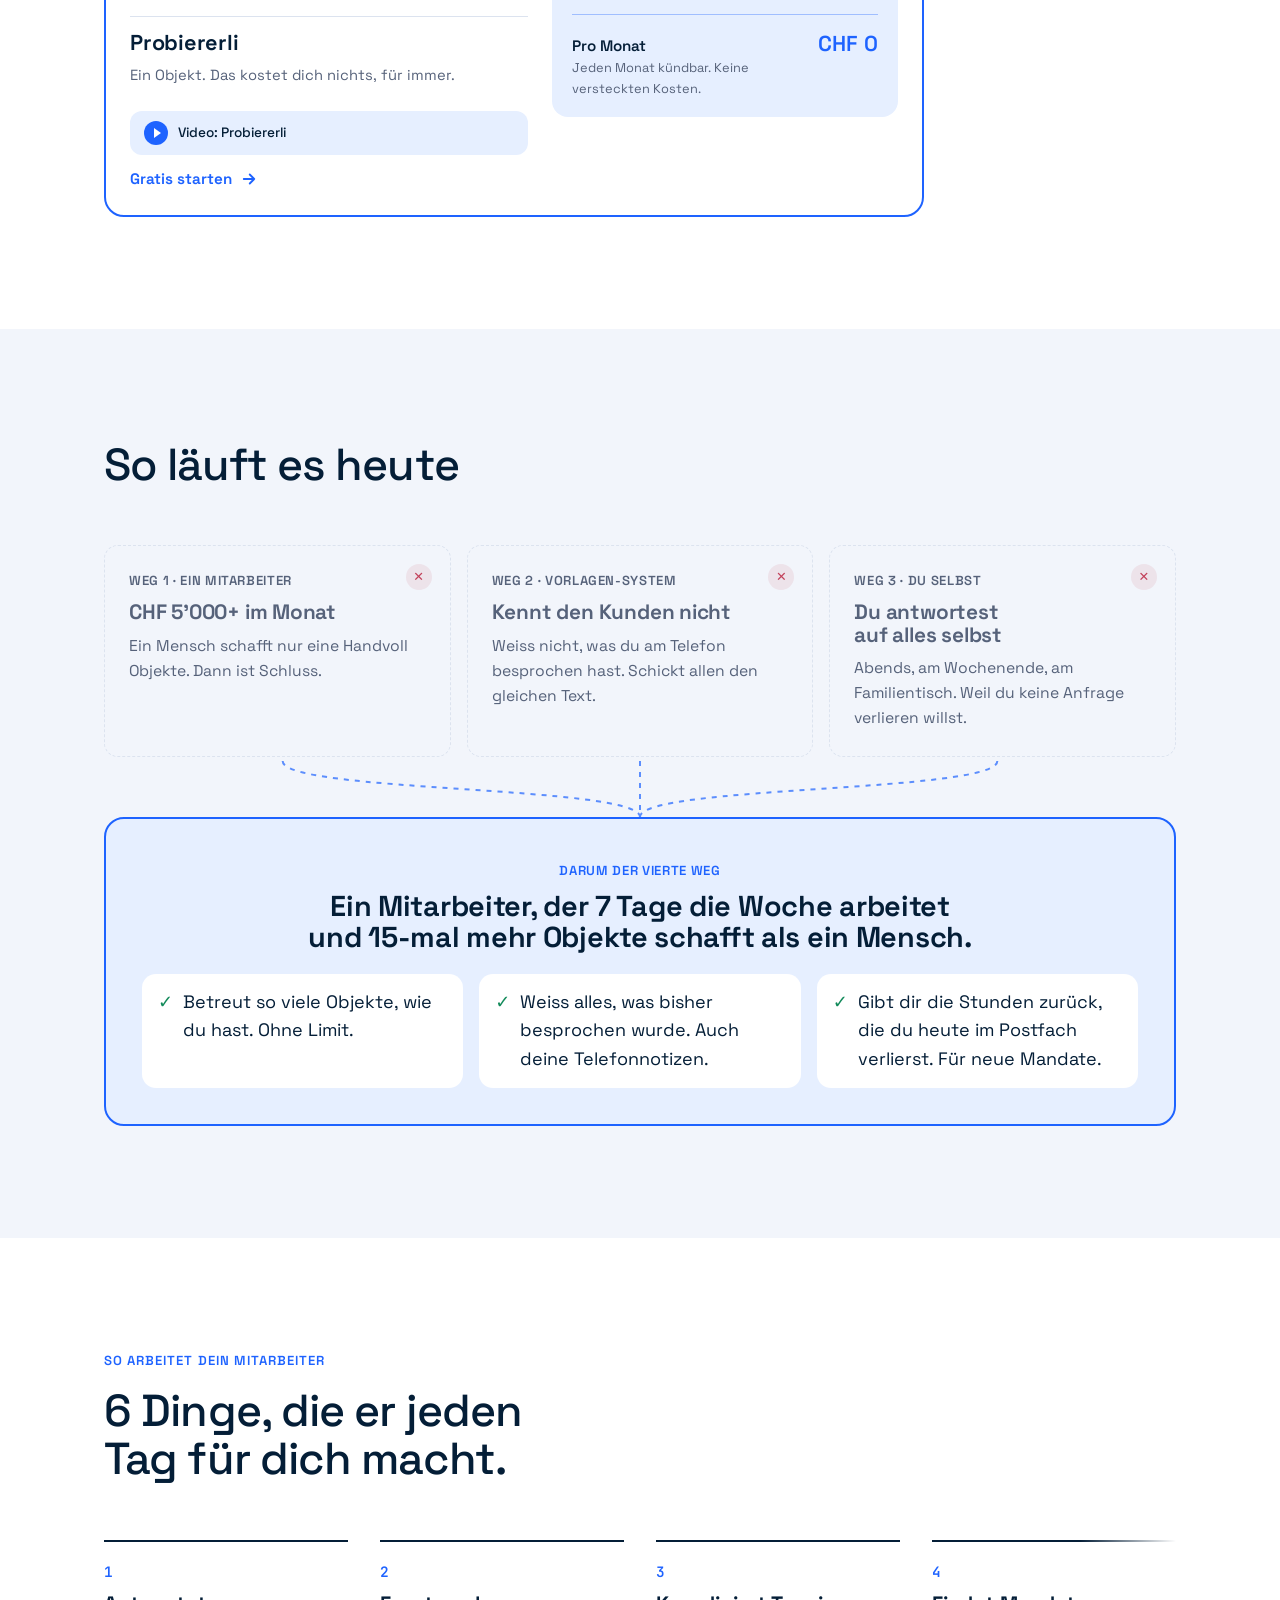
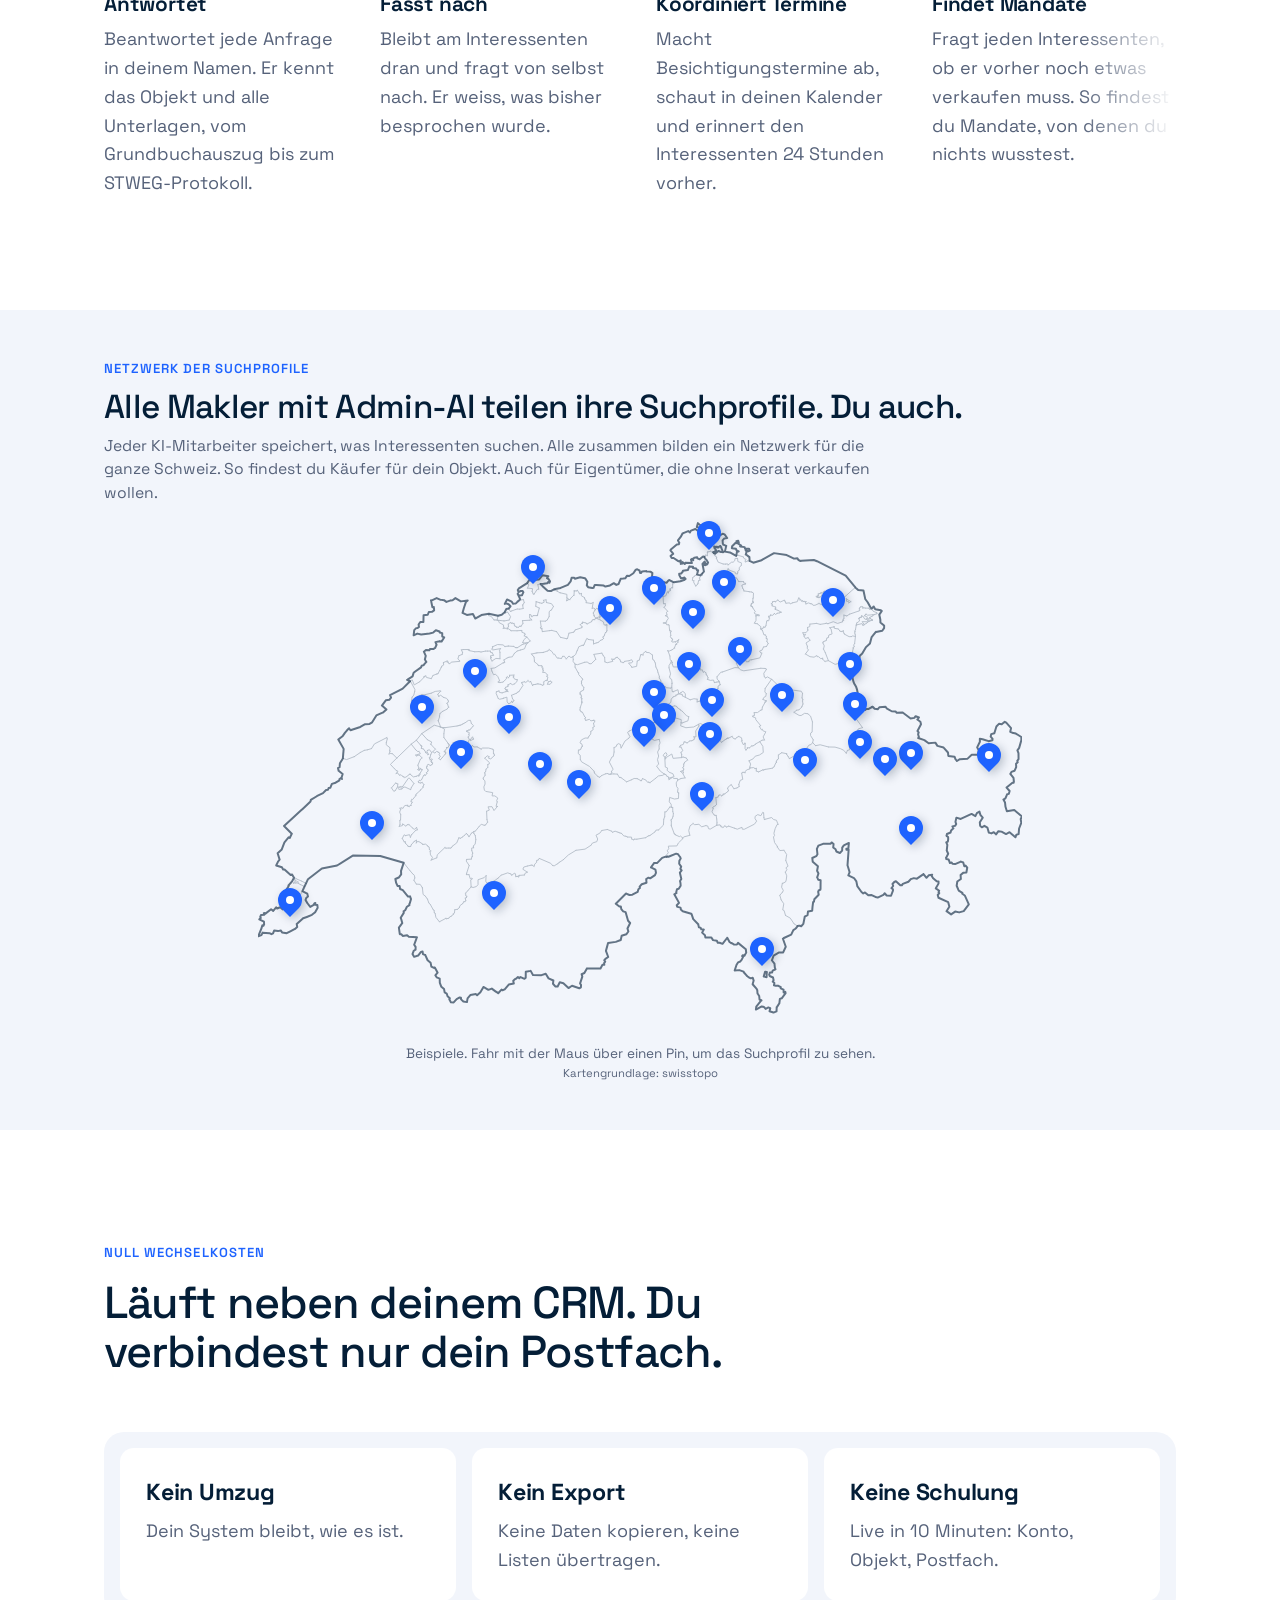
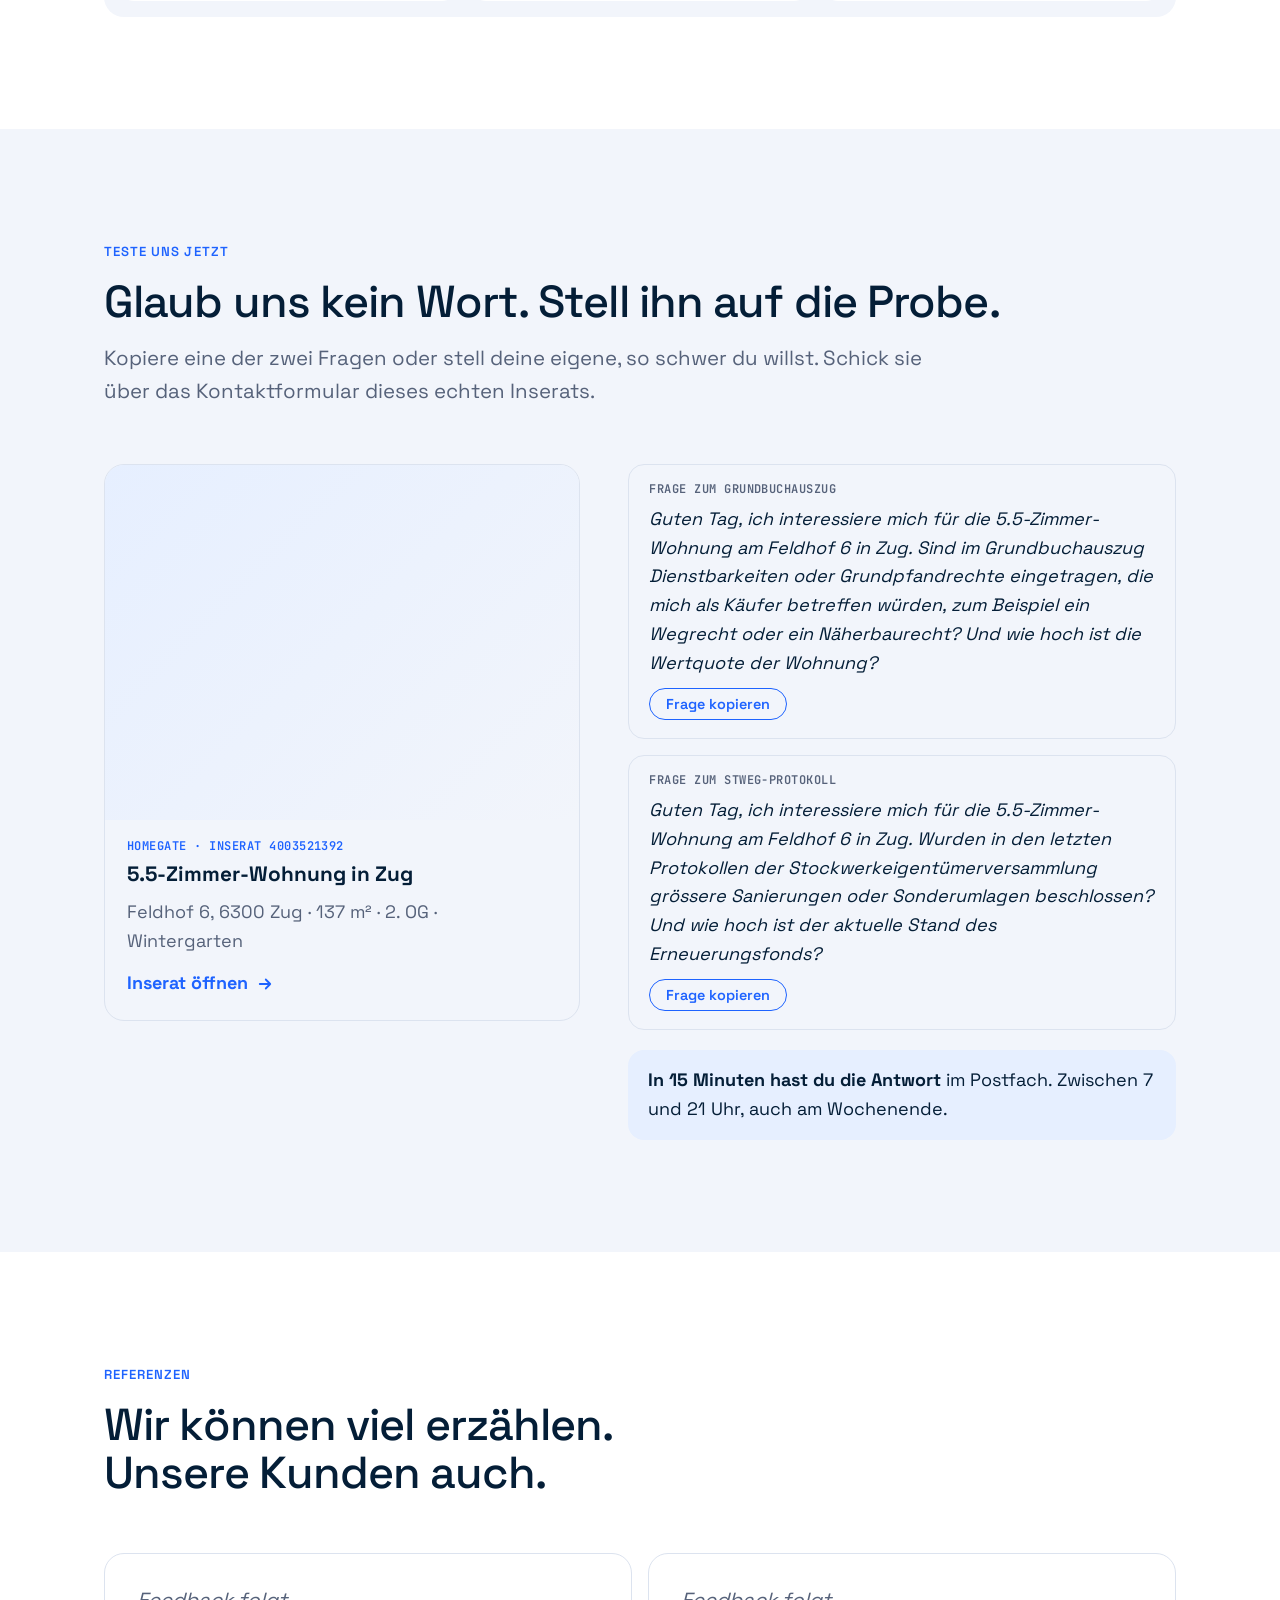
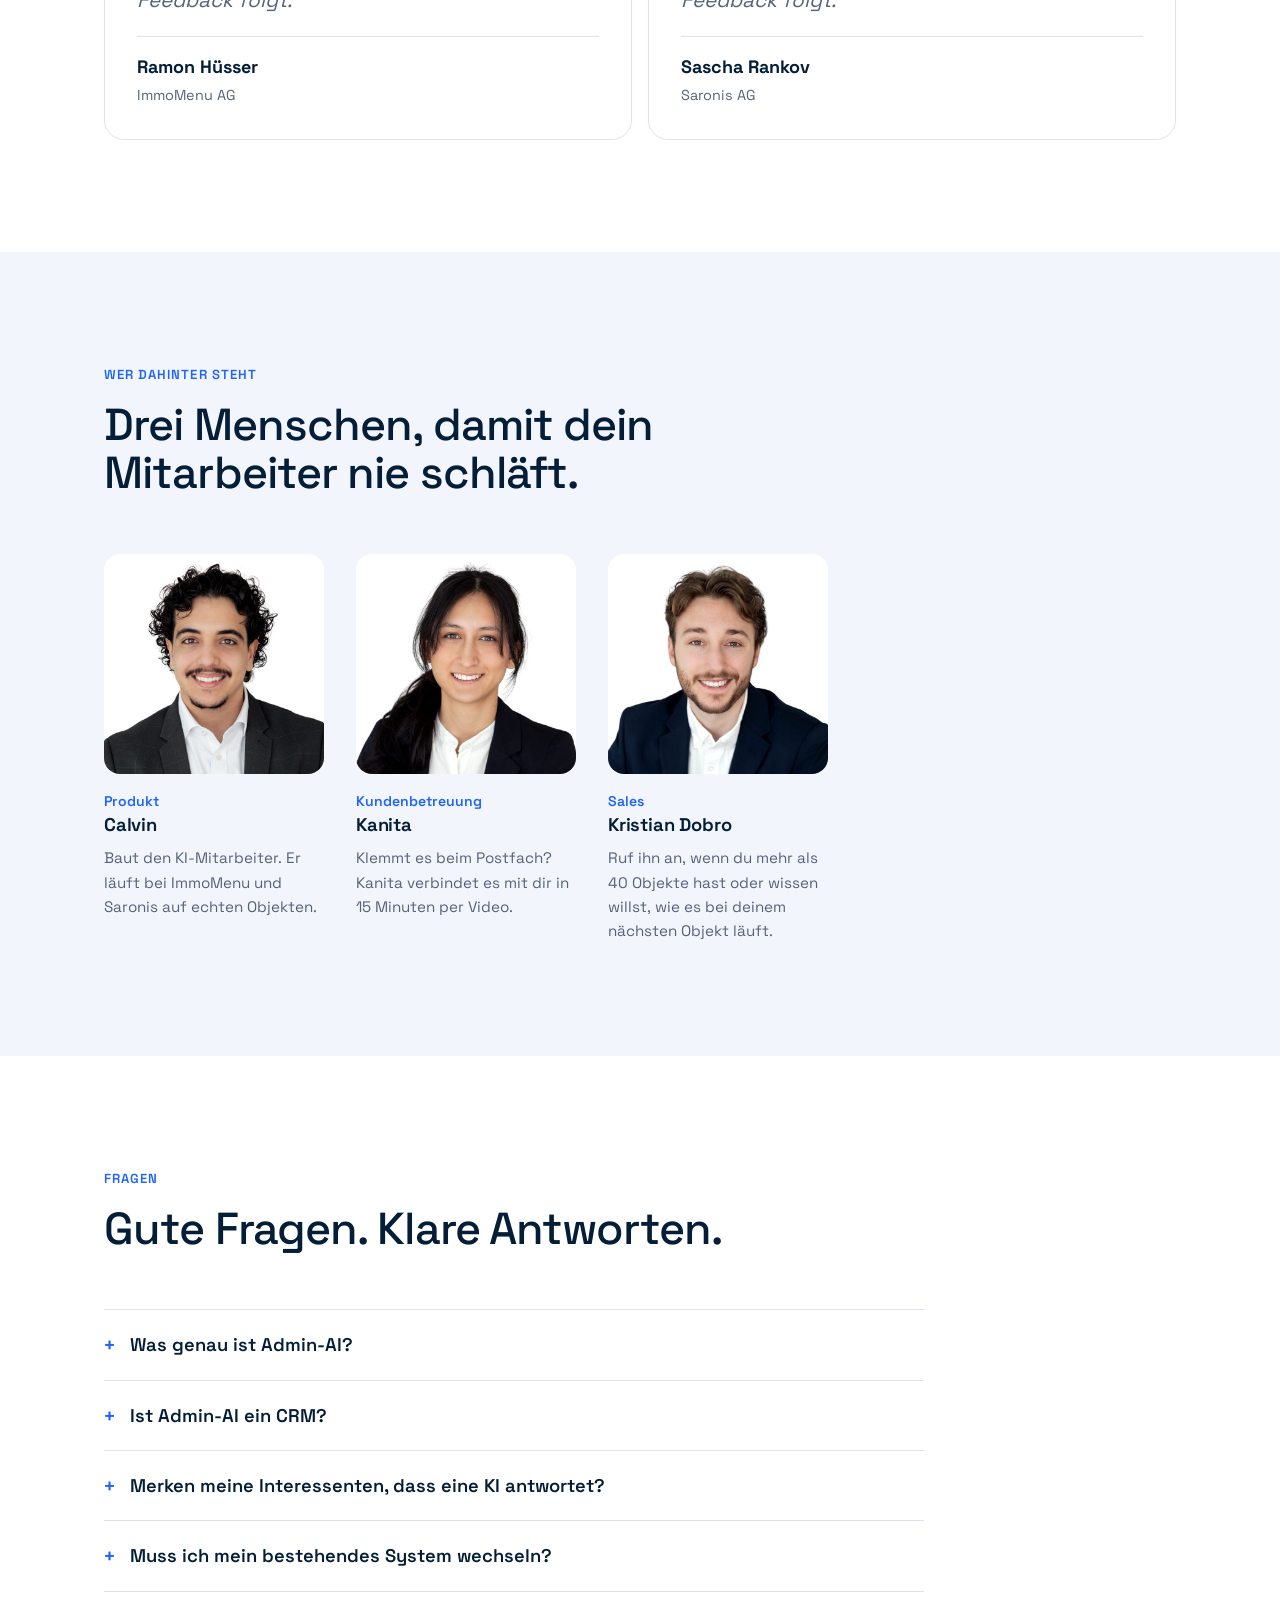
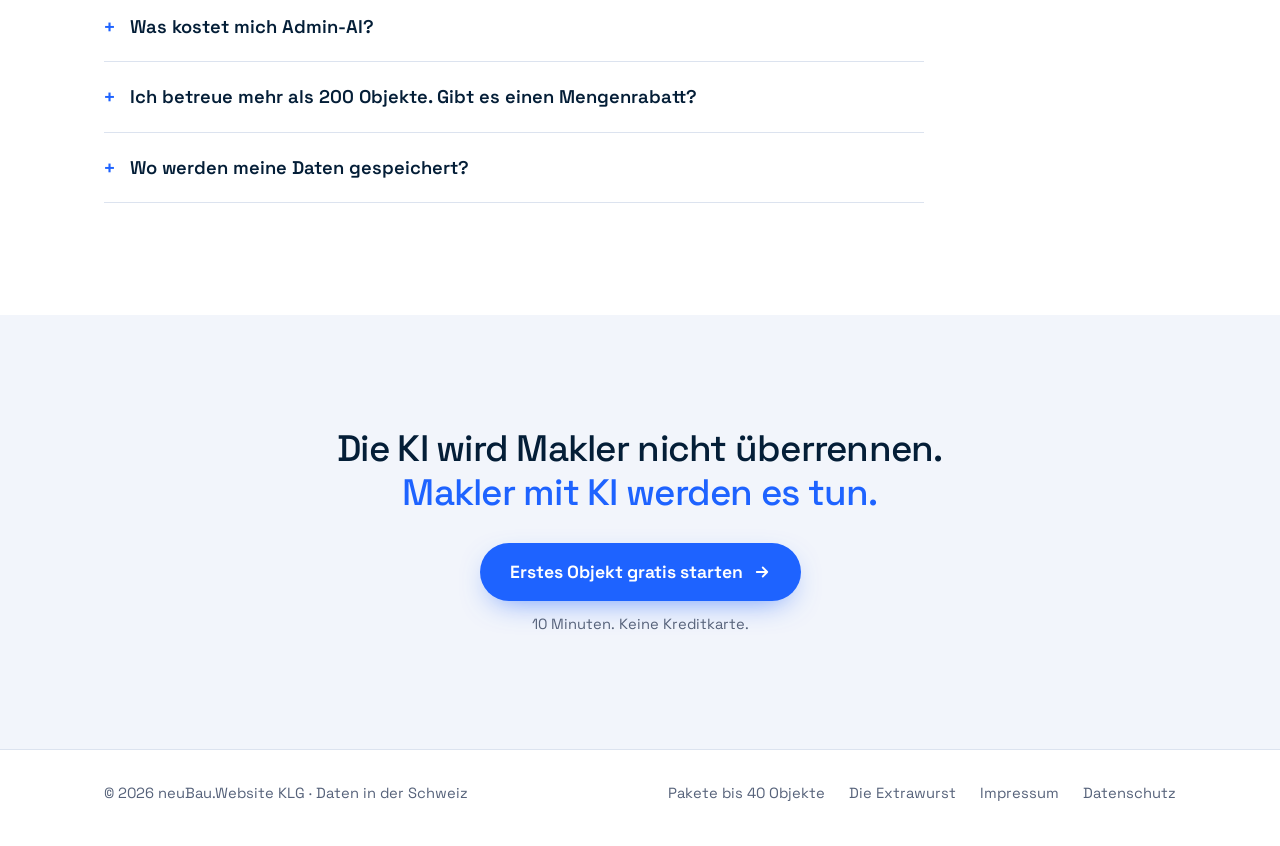
==== commit c299e1c8: "Preise nach Kristians Tabelle: Plätze 1/5/10/20/40/80, Gründerpreise für Handvoll und Klein aber fei" ====
--- a/index.html
+++ b/index.html
@@ -9,7 +9,7 @@
 <link rel="preconnect" href="https://fonts.googleapis.com">
 <link rel="preconnect" href="https://fonts.gstatic.com" crossorigin>
 <link rel="stylesheet" href="https://fonts.googleapis.com/css2?family=Bricolage+Grotesque:opsz,wght@12..96,500;12..96,650;12..96,700&family=Figtree:wght@400;500;600;700&family=JetBrains+Mono:wght@400;600&family=Space+Grotesk:wght@400;500;600;700&display=swap">
-<link rel="stylesheet" href="assets/site.css?v=20261026c">
+<link rel="stylesheet" href="assets/site.css?v=20261028b">
 <script>
   // Ansicht hell/dunkel: gewählte Ansicht merken (Klick aufs Logo wechselt)
   try { var t = localStorage.getItem('theme'); if (t) document.documentElement.setAttribute('data-theme', t); } catch (e) {}
@@ -68,30 +68,31 @@
       <h2>Wie viele Objekte hast du gerade online?</h2>
       <p class="lead">Jedes Objekt bekommt seinen eigenen KI-Mitarbeiter. Er antwortet, fragt nach und macht Termine ab. Der Preis hängt nur davon ab, wie viele Objekte du im Monat online hast.</p>
     </div>
-    <!-- Regler (Kristian, 24.10.2026): Start bei 1 (seit 26.10.), 1 bis 40+. Stufen: 1–3 Probiererli (gratis, für immer), 4–5 Handvoll CHF 499 (seit 26.10.), 6–10 Klein aber fein CHF 759, 11–20 Goldene Mitte CHF 1'479, 21–40 Volles Haus CHF 2'499, 41+ Die Extrawurst (Angebot). Preise pro Monat fürs ganze Paket. -->
+<!-- Regler: Preistabelle von Kristian (28.10.2026). Plätze = Objekte gleichzeitig online. 1 Probiererli gratis; 5 Handvoll 195.90 (Gründerpreis, normal 315.90); 10 Klein aber fein 375.90 (Gründerpreis, normal 619.90); 20 Goldene Mitte 1'119.90; 40 Volles Haus 1'909.90; 80 Die Extrawurst 3'079.90. Preise pro Monat. -->
     <div class="objekte">
       <div class="obj-box">
         <div class="obj-head">
           <label class="obj-label" for="obj-range">Zieh den Regler auf deine Objekte.</label>
-          <output class="obj-val" id="obj-val" for="obj-range">8</output>
+          <output class="obj-val" id="obj-val" for="obj-range">1</output>
         </div>
-        <input class="obj-range" type="range" id="obj-range" min="1" max="41" step="1" value="1" aria-label="Anzahl Objekte im Monat">
-        <div class="obj-scale" aria-hidden="true"><span style="--x:0%">1</span><span style="--x:5%">3</span><span style="--x:10%">5</span><span style="--x:22.5%">10</span><span style="--x:47.5%">20</span><span style="--x:100%">40+</span></div>
+        <input class="obj-range" type="range" id="obj-range" min="1" max="80" step="1" value="1" aria-label="Anzahl Objekte im Monat">
+        <div class="obj-scale" aria-hidden="true"><span style="--x:0%">1</span><span style="--x:5.06%">5</span><span style="--x:11.39%">10</span><span style="--x:24.05%">20</span><span style="--x:49.37%">40</span><span style="--x:100%">80</span></div>
       </div>
       <article class="tier main paket" id="paket" aria-live="polite">
         <div class="paket-main">
-          <div class="tier-top"><span class="tier-price"><b id="paket-preis">CHF 759</b><small id="paket-einheit">pro Monat</small></span></div>
-          <h3 id="paket-name">Klein aber fein</h3>
-          <div class="tier-body"><p id="paket-text">Passend für Einzelmakler oder kleine Teams mit 6 bis 10 Objekten im Monat.</p></div>
+          <div class="tier-top"><span class="tier-price"><b id="paket-preis">CHF 0</b><small id="paket-einheit">pro Monat</small></span><span class="gruender-tag" id="paket-tag" hidden>Gründerpreis</span></div>
+          <h3 id="paket-name">Probiererli</h3>
+          <div class="tier-body"><p id="paket-text">Ein Objekt. Das kostet dich nichts, für immer.</p></div>
           <div class="tier-foot">
-            <a class="tier-video" id="paket-video" href="produkt.html#video"><i></i><span id="paket-video-label">Video: Klein aber fein</span></a>
+            <a class="tier-video" id="paket-video" href="produkt.html#video"><i></i><span id="paket-video-label">Video: Probiererli</span></a>
             <a class="tier-cta" id="paket-cta" href="produkt.html"><span id="paket-cta-label">Gratis starten</span> <svg viewBox="0 0 24 24" fill="none" stroke="currentColor" stroke-width="2.4" stroke-linecap="round" stroke-linejoin="round" aria-hidden="true"><path d="M5 12h14M13 6l6 6-6 6"/></svg></a>
           </div>
         </div>
         <ul class="paket-calc">
-          <li><span>3 Objekte gratis, für immer</span><b>CHF 0</b></li>
-          <li id="calc-rest"><span id="calc-rest-label">Klein aber fein, 6 bis 10 Objekte</span><b id="calc-rest-sum">CHF 759</b></li>
-          <li class="sum"><span>Pro Monat<small>Jeden Monat kündbar. Keine versteckten Kosten.</small></span><b id="calc-total">CHF 759</b></li>
+          <li><span>Plätze</span><b id="calc-plaetze">1 Objekt</b></li>
+          <li id="calc-normal" hidden><span>Normalpreis<small id="calc-per">CHF 79 pro Objekt</small></span><b id="calc-normal-sum">CHF 315.90</b></li>
+          <li id="calc-gruender" hidden><span>Gründerpreis<small>Für die ersten Kunden</small></span><b id="calc-gruender-sum">CHF 195.90</b></li>
+          <li class="sum"><span>Pro Monat<small>Jeden Monat kündbar. Keine versteckten Kosten.</small></span><b id="calc-total">CHF 0</b></li>
         </ul>
       </article>
     </div>
@@ -388,8 +389,8 @@
       <details><summary>Ist Admin-AI ein CRM?</summary><p>Nein. Du bekommst einen Mitarbeiter, der dir Arbeit abnimmt. Ein ganzes CRM gibt es gratis dazu, solange dein Mitarbeiter läuft. Dein altes CRM kannst du behalten.</p></details>
       <details><summary>Merken meine Interessenten, dass eine KI antwortet?</summary><p>Nein. Admin-AI schreibt keine Standardtexte. Er kennt dein Objekt, weiss, was bisher besprochen wurde, und antwortet jedem Interessenten persönlich. Er arbeitet täglich von 07:10 bis 21:00 Uhr, damit es natürlich wirkt.</p></details>
       <details><summary>Muss ich mein bestehendes System wechseln?</summary><p>Nein. Du verbindest nur dein Verkaufs-Postfach. Dein CRM, deine Inserate und deine Abläufe bleiben, wie sie sind.</p></details>
-      <details><summary>Was kostet mich Admin-AI?</summary><p>Deine ersten 3 Objekte kosten nichts, für immer. Danach zahlst du ein festes Paket pro Monat: CHF 499 bis 5 Objekte, CHF 759 bis 10 Objekte, CHF 1'479 bis 20 Objekte, CHF 2'499 bis 40 Objekte. Ab 41 Objekten machen wir dir ein eigenes Angebot. Keine versteckten Kosten. Du kannst jeden Monat aufhören.</p></details>
-      <details><summary>Ich betreue mehr als 200 Objekte. Gibt es einen Mengenrabatt?</summary><p>Ja. Ab 41 Objekten machen wir dir ein eigenes Angebot. Einen festen Preis gibt es dafür nicht. Wir schauen uns dein Portfolio zusammen an, und du bekommst ein Angebot, das dazu passt. <a href="buero.html#gespraech">Termin vereinbaren</a></p></details>
+      <details><summary>Was kostet mich Admin-AI?</summary><p>Dein erstes Objekt kostet nichts, für immer. Danach zahlst du ein festes Paket pro Monat, je nachdem, wie viele Objekte du online hast: 5 Objekte CHF 195.90 (Gründerpreis, normal CHF 315.90), 10 Objekte CHF 375.90 (Gründerpreis, normal CHF 619.90), 20 Objekte CHF 1'119.90, 40 Objekte CHF 1'909.90, 80 Objekte CHF 3'079.90. Keine versteckten Kosten. Du kannst jeden Monat aufhören.</p></details>
+      <details><summary>Ich betreue mehr als 200 Objekte. Gibt es einen Mengenrabatt?</summary><p>Ja. Je grösser dein Paket, desto weniger zahlst du pro Objekt: von CHF 79 bis CHF 39. Hast du mehr als 80 Objekte, machen wir dir ein eigenes Angebot. <a href="buero.html#termin">Termin vereinbaren</a></p></details>
       <details><summary>Wo werden meine Daten gespeichert?</summary><p>Deine Daten gehören dir. Wir nutzen sie nicht, um KI zu trainieren. Admin-AI sieht nur das verbundene Postfach, und du kannst die Verbindung jederzeit trennen. Alle Daten liegen in der Schweiz, auf AWS-Servern in Zürich.</p></details>
     </div>
   </div>
@@ -495,49 +496,42 @@
   });
 </script>
 <script>
-  // Objekt-Regler: Paket, Preis und Monatsbetrag folgen der Reglerposition (Stufen von Kristian, 24.10.2026)
+  // Objekt-Regler: Paket, Preis und Monatsbetrag folgen der Reglerposition (Tabelle von Kristian, 28.10.2026)
   (function () {
     var r = document.getElementById('obj-range'); if (!r) return;
     function $(id) { return document.getElementById(id); }
-    function chf(n) { return 'CHF ' + n.toLocaleString('de-CH'); }
+    function chf(n) { var p = n.toFixed(2).split('.'); return 'CHF ' + p[0].replace(/\B(?=(\d{3})+(?!\d))/g, "'") + (p[1] === '00' ? '' : '.' + p[1]); }
     var T = [
-      { max: 3,  name: 'Probiererli',     price: 0,    text: 'Bis 3 Objekte im Monat. Das kostet dich nichts, für immer.', video: 'produkt.html#video', cta: 'produkt.html', ctaLabel: 'Gratis starten' },
-      { max: 5,  name: 'Handvoll',        price: 499,  text: 'Passend für Einzelmakler mit 4 oder 5 Objekten im Monat.', video: 'produkt.html#video', cta: 'produkt.html', ctaLabel: 'Gratis starten' },
-      { max: 10, name: 'Klein aber fein', price: 759,  text: 'Passend für Einzelmakler oder kleine Teams mit 6 bis 10 Objekten im Monat.', video: 'produkt.html#video', cta: 'produkt.html', ctaLabel: 'Gratis starten' },
-      { max: 20, name: 'Goldene Mitte',   price: 1479, text: 'Passend für wachsende Büros mit 11 bis 20 Objekten im Monat.', video: 'produkt.html#video', cta: 'produkt.html', ctaLabel: 'Gratis starten' },
-      { max: 40, name: 'Volles Haus',     price: 2499, text: 'Passend für grosse Büros mit 21 bis 40 Objekten im Monat.', video: 'produkt.html#video', cta: 'produkt.html', ctaLabel: 'Gratis starten' },
-      { max: 99, name: 'Die Extrawurst',  price: -1,   text: 'Ab mehr als 40 Objekten im Monat schauen wir uns dein Portfolio genauer an und erstellen gemeinsam ein individuelles Paket.', video: 'buero.html#video', cta: 'buero.html', ctaLabel: 'Gratis starten & Video\u2011Call' }
+      { max: 1,  name: 'Probiererli',     normal: 0,       gruender: 0,      per: 0,  text: 'Ein Objekt. Das kostet dich nichts, für immer.' },
+      { max: 5,  name: 'Handvoll',        normal: 315.90,  gruender: 195.90, per: 79, text: 'Passend für Einzelmakler mit bis zu 5 Objekten im Monat.' },
+      { max: 10, name: 'Klein aber fein', normal: 619.90,  gruender: 375.90, per: 69, text: 'Passend für Einzelmakler oder kleine Teams mit bis zu 10 Objekten im Monat.' },
+      { max: 20, name: 'Goldene Mitte',   normal: 1119.90, gruender: 0,      per: 59, text: 'Passend für wachsende Büros mit bis zu 20 Objekten im Monat.' },
+      { max: 40, name: 'Volles Haus',     normal: 1909.90, gruender: 0,      per: 49, text: 'Passend für grosse Büros mit bis zu 40 Objekten im Monat.' },
+      { max: 80, name: 'Die Extrawurst',  normal: 3079.90, gruender: 0,      per: 39, text: 'Für Büros mit bis zu 80 Objekten im Monat. Wir richten alles gemeinsam mit dir ein.', video: 'buero.html#video', cta: 'buero.html', ctaLabel: 'Gratis starten & Video\u2011Call' }
     ];
     function update() {
-      var n = +r.value, plus = n > 40, i = 0;
+      var n = +r.value, i = 0;
       while (n > T[i].max) i++;
-      var p = T[i], prev = i ? T[i - 1].max + 1 : 1;
-      r.style.setProperty('--f', (n - 1) / 40);
-      $('obj-val').textContent = plus ? '40+' : n;
+      var p = T[i], price = p.gruender || p.normal;
+      r.style.setProperty('--f', (n - 1) / 79);
+      $('obj-val').textContent = n;
       $('paket-name').textContent = p.name;
       $('paket-text').textContent = p.text;
       $('paket-video-label').textContent = 'Video: ' + p.name;
-      $('paket-video').href = p.video;
-      $('paket-cta').href = p.cta;
-      $('paket-cta-label').textContent = p.ctaLabel;
-      $('calc-rest').hidden = p.price === 0;
-      if (plus) {
-        $('paket-preis').textContent = 'Individuell';
-        $('paket-einheit').textContent = 'Wir machen dir ein Angebot';
-        $('calc-rest-label').textContent = 'Ab 41 Objekten';
-        $('calc-rest-sum').textContent = 'auf Anfrage';
-        $('calc-total').textContent = 'auf Anfrage';
-      } else if (p.price === 0) {
-        $('paket-preis').textContent = 'CHF 0';
-        $('paket-einheit').textContent = 'für immer';
-        $('calc-total').textContent = 'CHF 0';
-      } else {
-        $('paket-preis').textContent = chf(p.price);
-        $('paket-einheit').textContent = 'pro Monat';
-        $('calc-rest-label').textContent = p.name + ', ' + prev + ' bis ' + p.max + ' Objekte';
-        $('calc-rest-sum').textContent = chf(p.price);
-        $('calc-total').textContent = chf(p.price);
-      }
+      $('paket-video').href = p.video || 'produkt.html#video';
+      $('paket-cta').href = p.cta || 'produkt.html';
+      $('paket-cta-label').textContent = p.ctaLabel || 'Gratis starten';
+      $('paket-preis').textContent = chf(price);
+      $('paket-einheit').textContent = p.normal ? 'pro Monat' : 'für immer';
+      $('paket-tag').hidden = !p.gruender;
+      $('calc-plaetze').textContent = p.max + (p.max === 1 ? ' Objekt' : ' Objekte');
+      $('calc-normal').hidden = !p.normal;
+      $('calc-gruender').hidden = !p.gruender;
+      $('calc-normal').classList.toggle('struck', !!p.gruender);
+      $('calc-per').textContent = chf(p.per) + ' pro Objekt';
+      $('calc-normal-sum').textContent = chf(p.normal);
+      $('calc-gruender-sum').textContent = chf(p.gruender);
+      $('calc-total').textContent = chf(price);
     }
     r.addEventListener('input', update);
     update();
--- a/assets/site.css
+++ b/assets/site.css
@@ -610,3 +610,29 @@
 .paket-calc li.sum small { font-weight: 400; color: var(--muted); font-size: .8rem; }
 .paket-calc li.sum b { font-size: 1.35rem; color: var(--accent); }
 @media (max-width: 640px) { .tier.paket { grid-template-columns: 1fr; padding: 20px; } .obj-box { padding: 18px 18px 14px; } }
+
+/* Video-Seite Extrawurst: Kalender neben dem Video (28.10.2026) */
+.video-row { display: grid; grid-template-columns: minmax(0, 1.6fr) minmax(300px, 1fr); gap: 24px; align-items: start; }
+.video-row .video { min-width: 0; }
+.video-col { display: grid; gap: 24px; align-content: start; min-width: 0; }
+.cal-side { gap: 12px; }
+.cal-intro { display: grid; gap: 6px; }
+.cal-intro p { margin: 0; }
+.cal-intro .muted { font-size: .92rem; line-height: 1.45; }
+.cal-side .cal-note { font-size: .8rem; margin: 0; }
+@media (max-width: 900px) { .video-row { grid-template-columns: 1fr; } }
+@media (max-width: 640px) {
+  .video .poster { gap: 12px; padding: 16px 16px 36px; }
+  .video .poster p { font-size: 1.25rem; }
+  .video .playbtn { width: 52px; box-shadow: 0 0 0 7px rgba(25, 112, 255, .25); }
+  .video .playbtn::after { border-left-width: 18px; border-top-width: 11px; border-bottom-width: 11px; }
+  .video .ph-note, .video .ph-len { font-size: .68rem; left: 10px; bottom: 10px; padding: 4px 8px; }
+  .video .ph-len { left: auto; right: 10px; }
+}
+
+/* Gründerpreis (28.10.2026) */
+.gruender-tag { display: inline-block; align-self: center; font-size: .72rem; font-weight: 700; letter-spacing: .05em; text-transform: uppercase; padding: 4px 10px; border-radius: 999px; background: var(--accent); color: var(--accent-ink); margin-left: auto; }
+.gruender-tag[hidden] { display: none; }
+.paket-calc li span { display: grid; }
+.paket-calc li span small { font-size: .8rem; color: var(--muted); }
+.paket-calc li.struck b { text-decoration: line-through; color: var(--muted); font-weight: 500; }
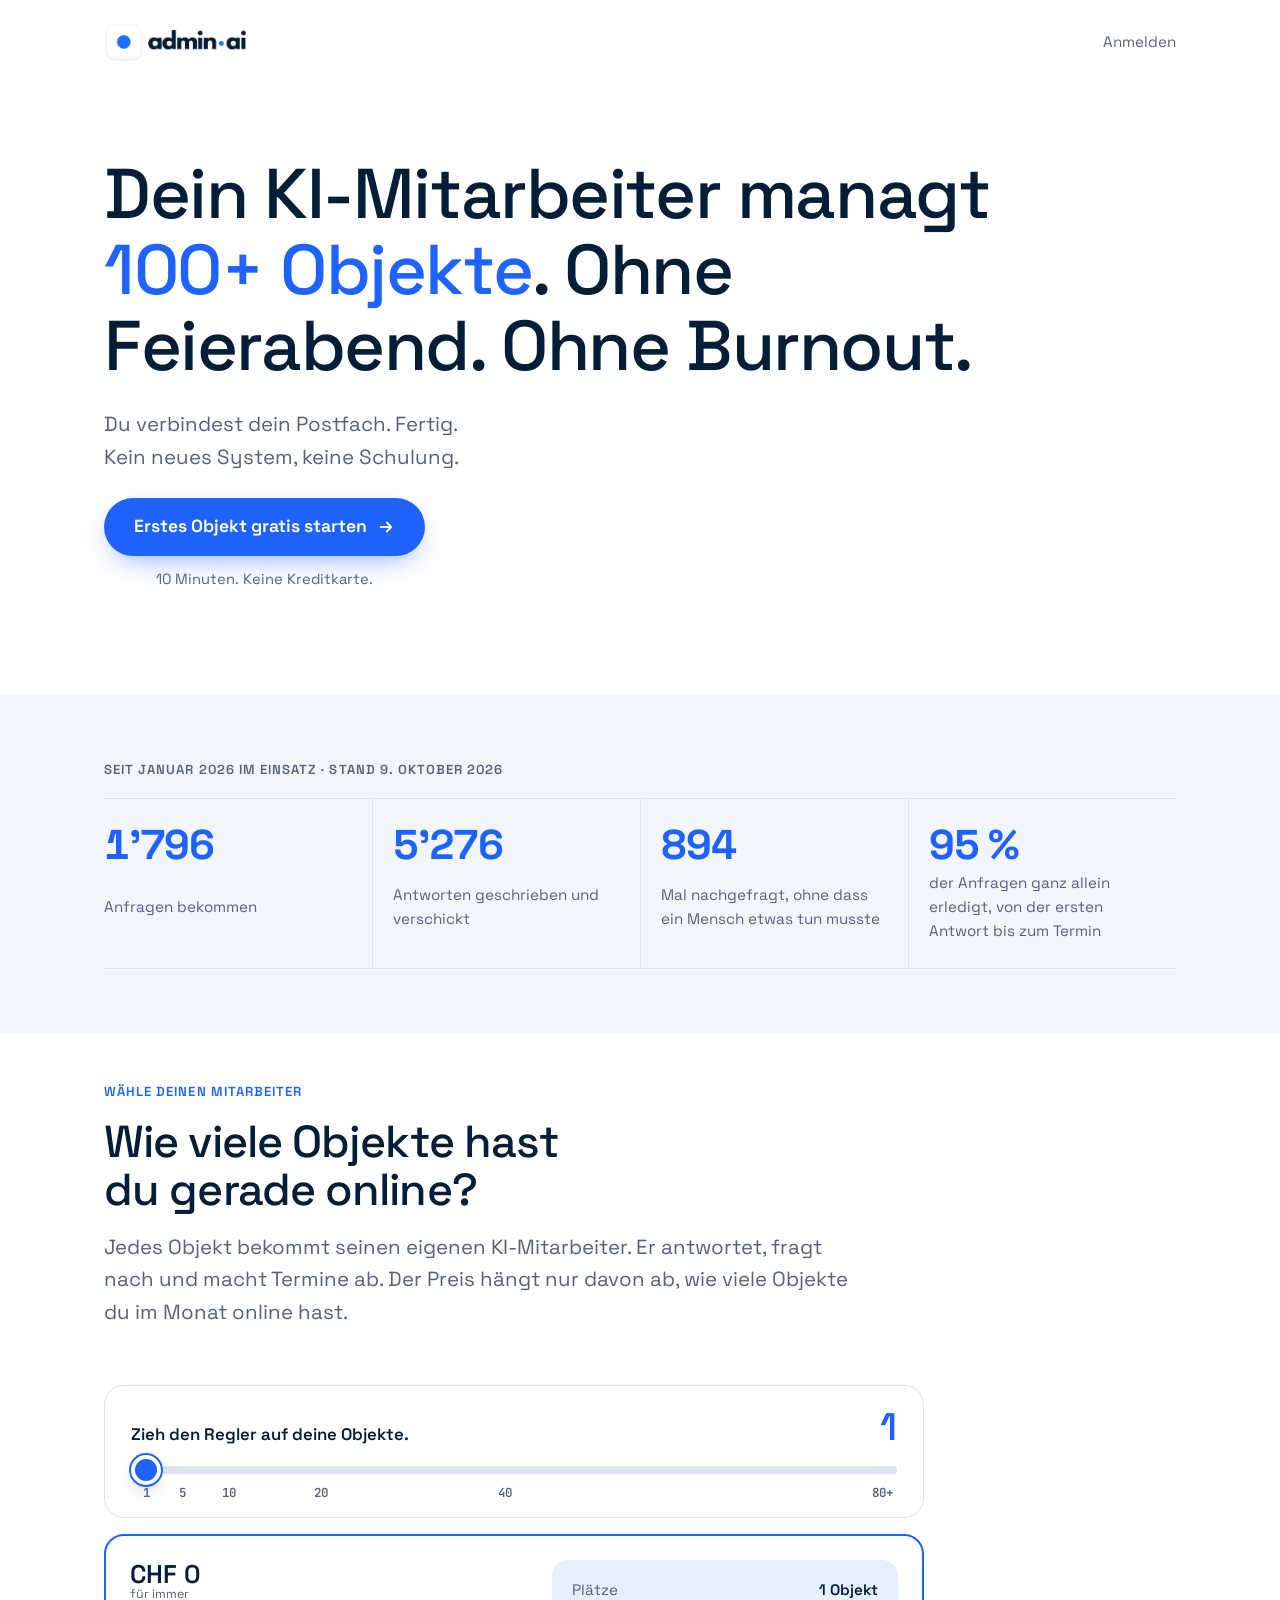
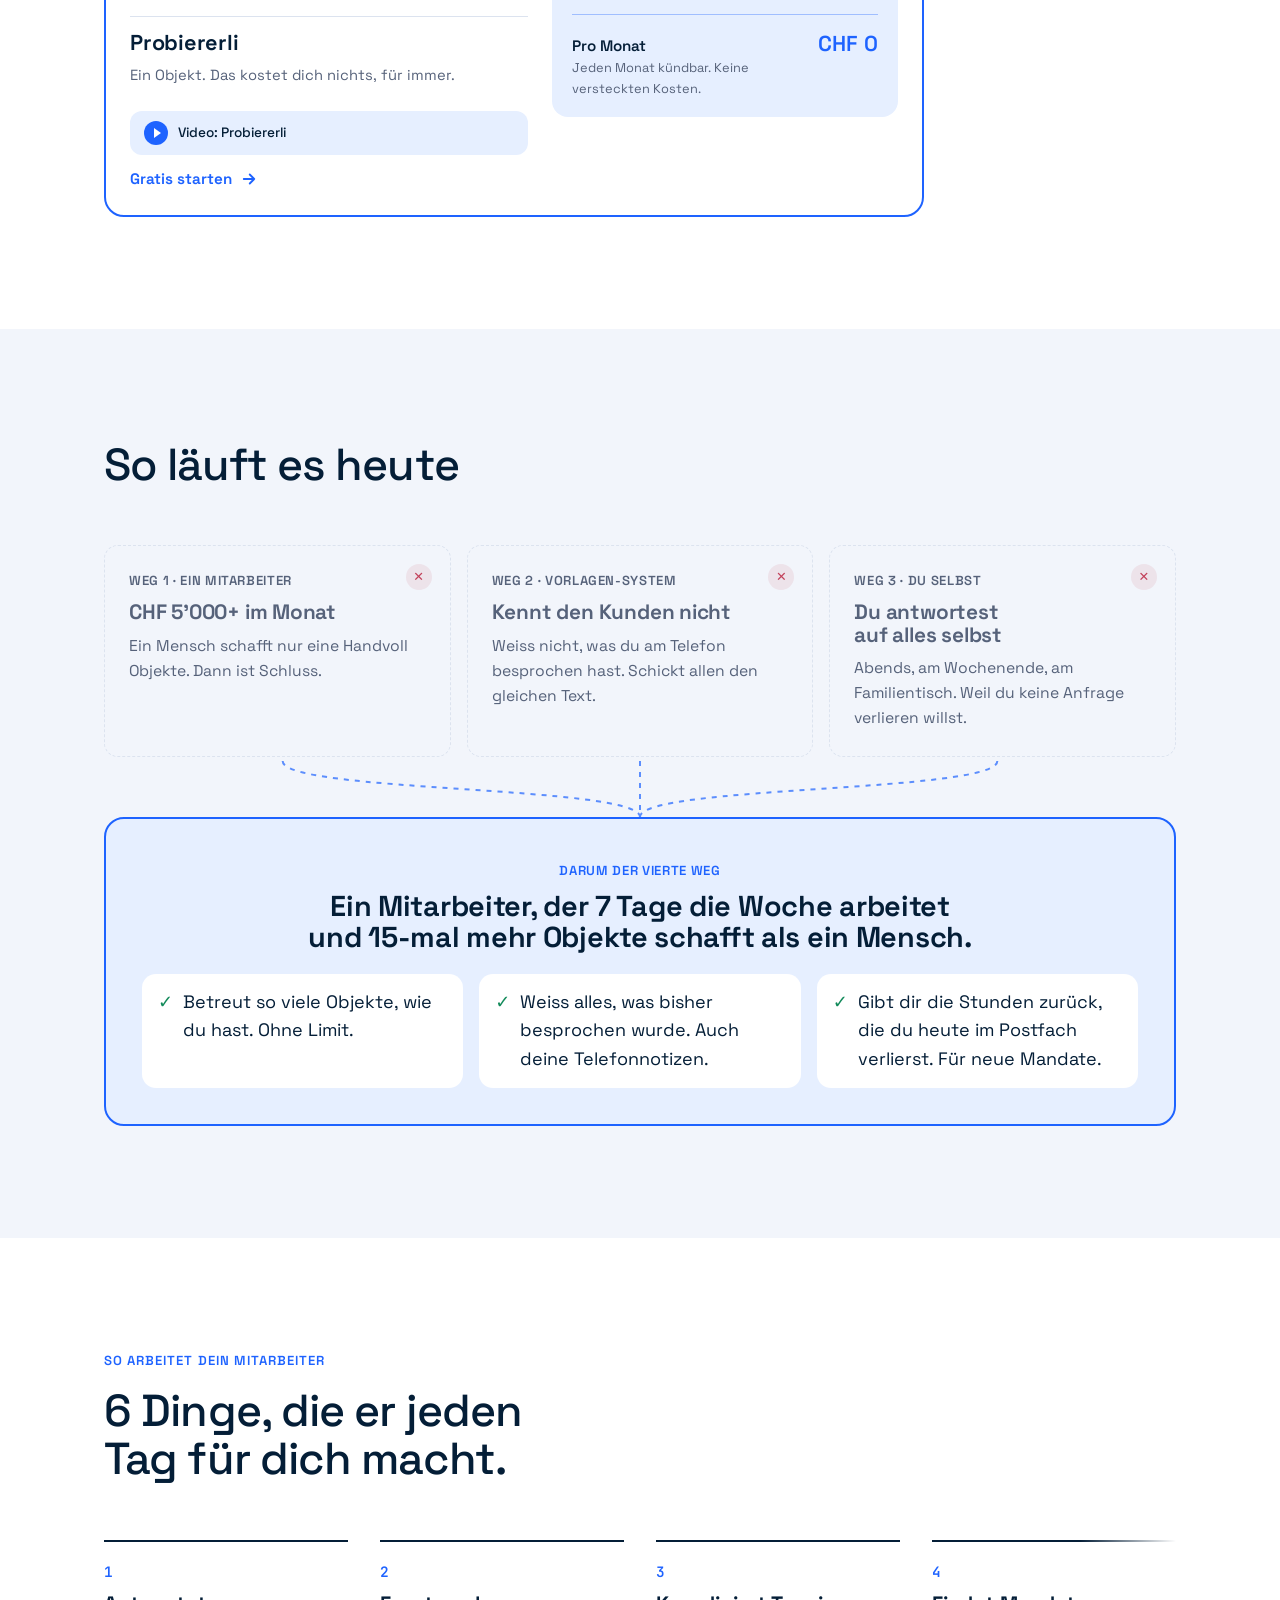
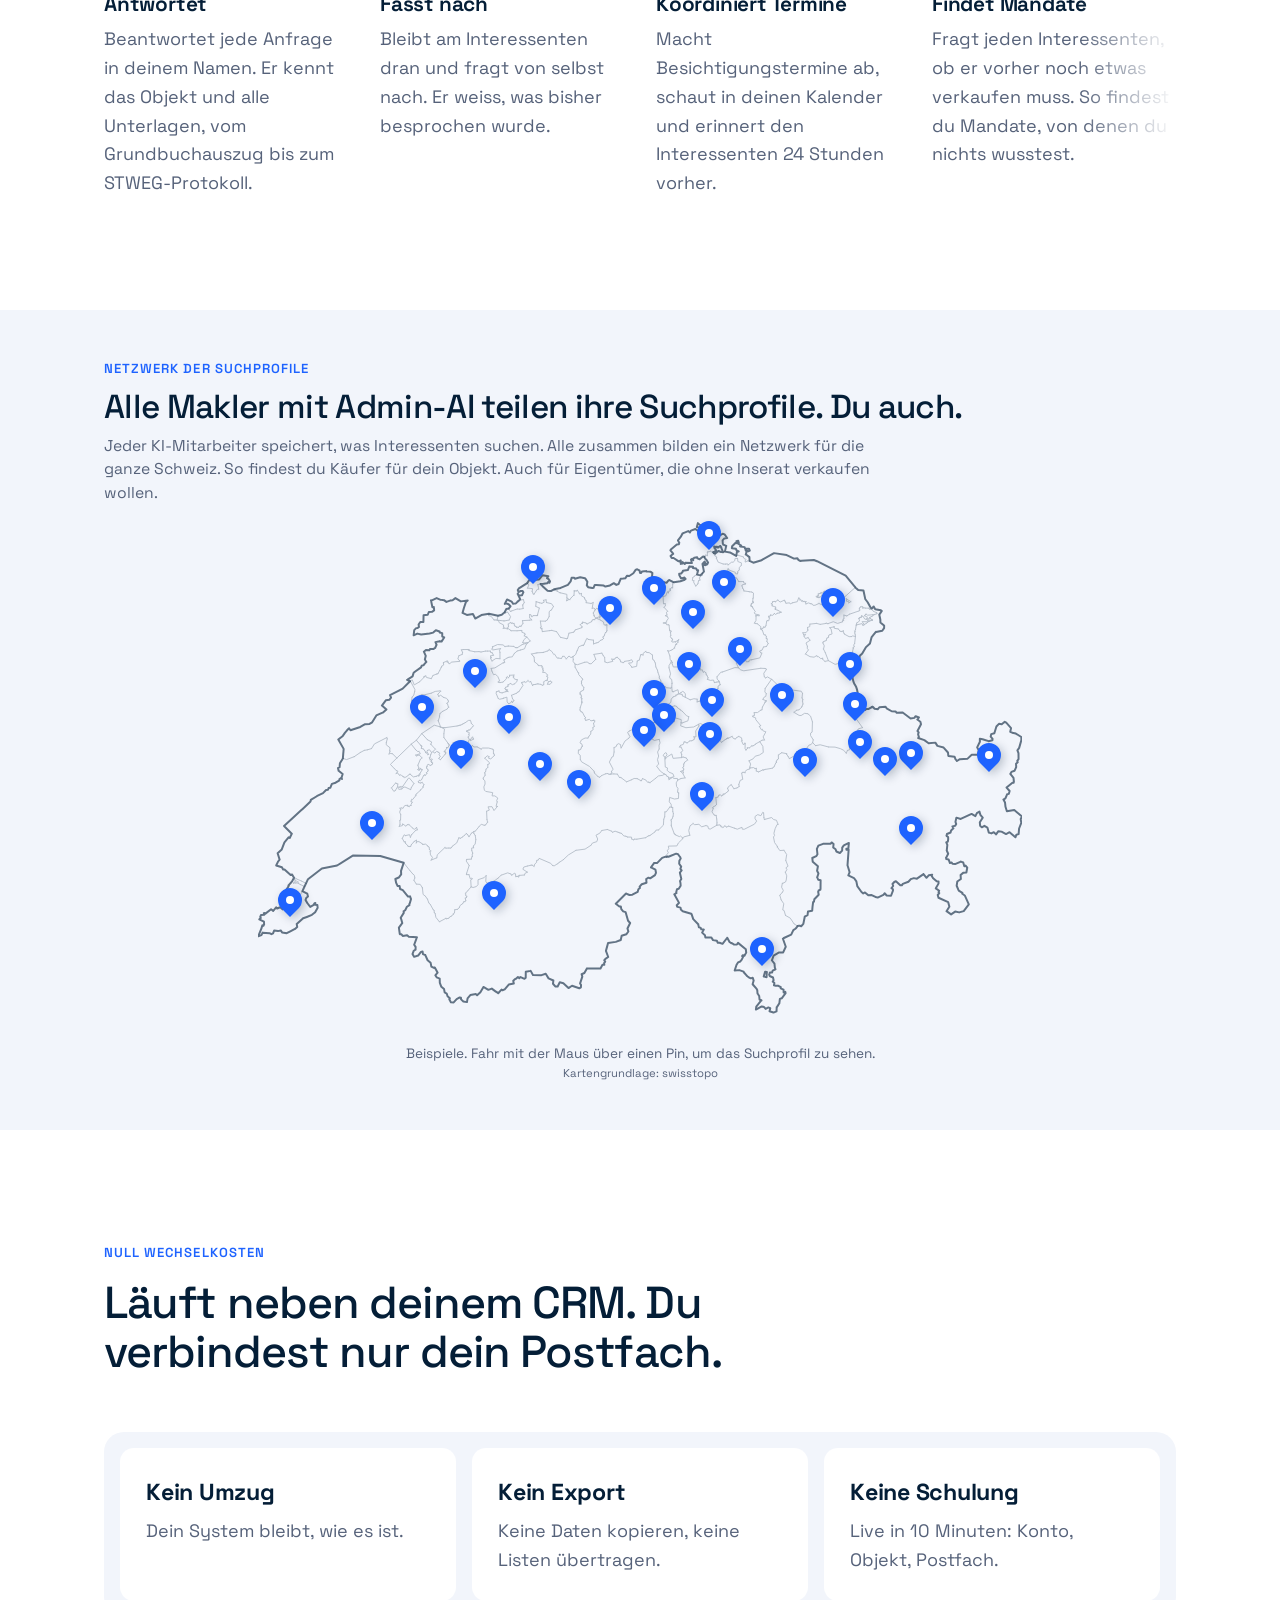
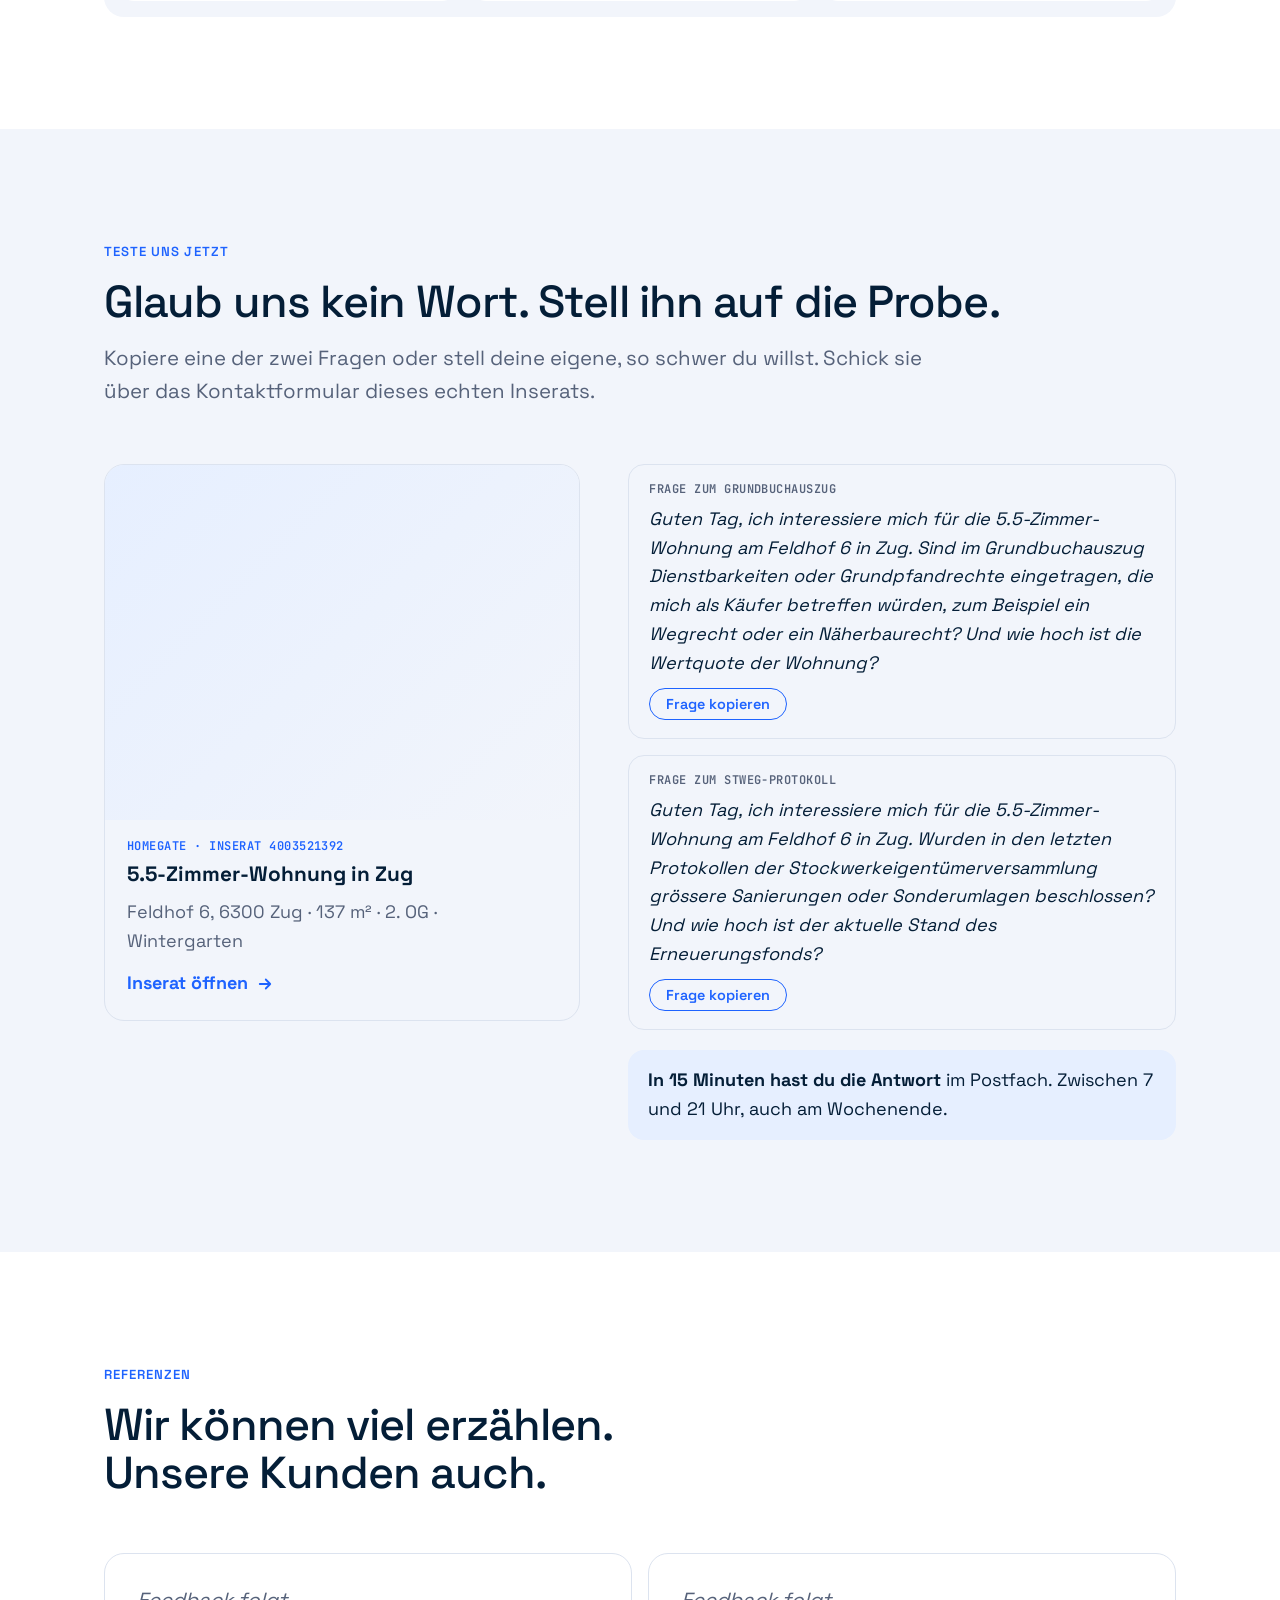
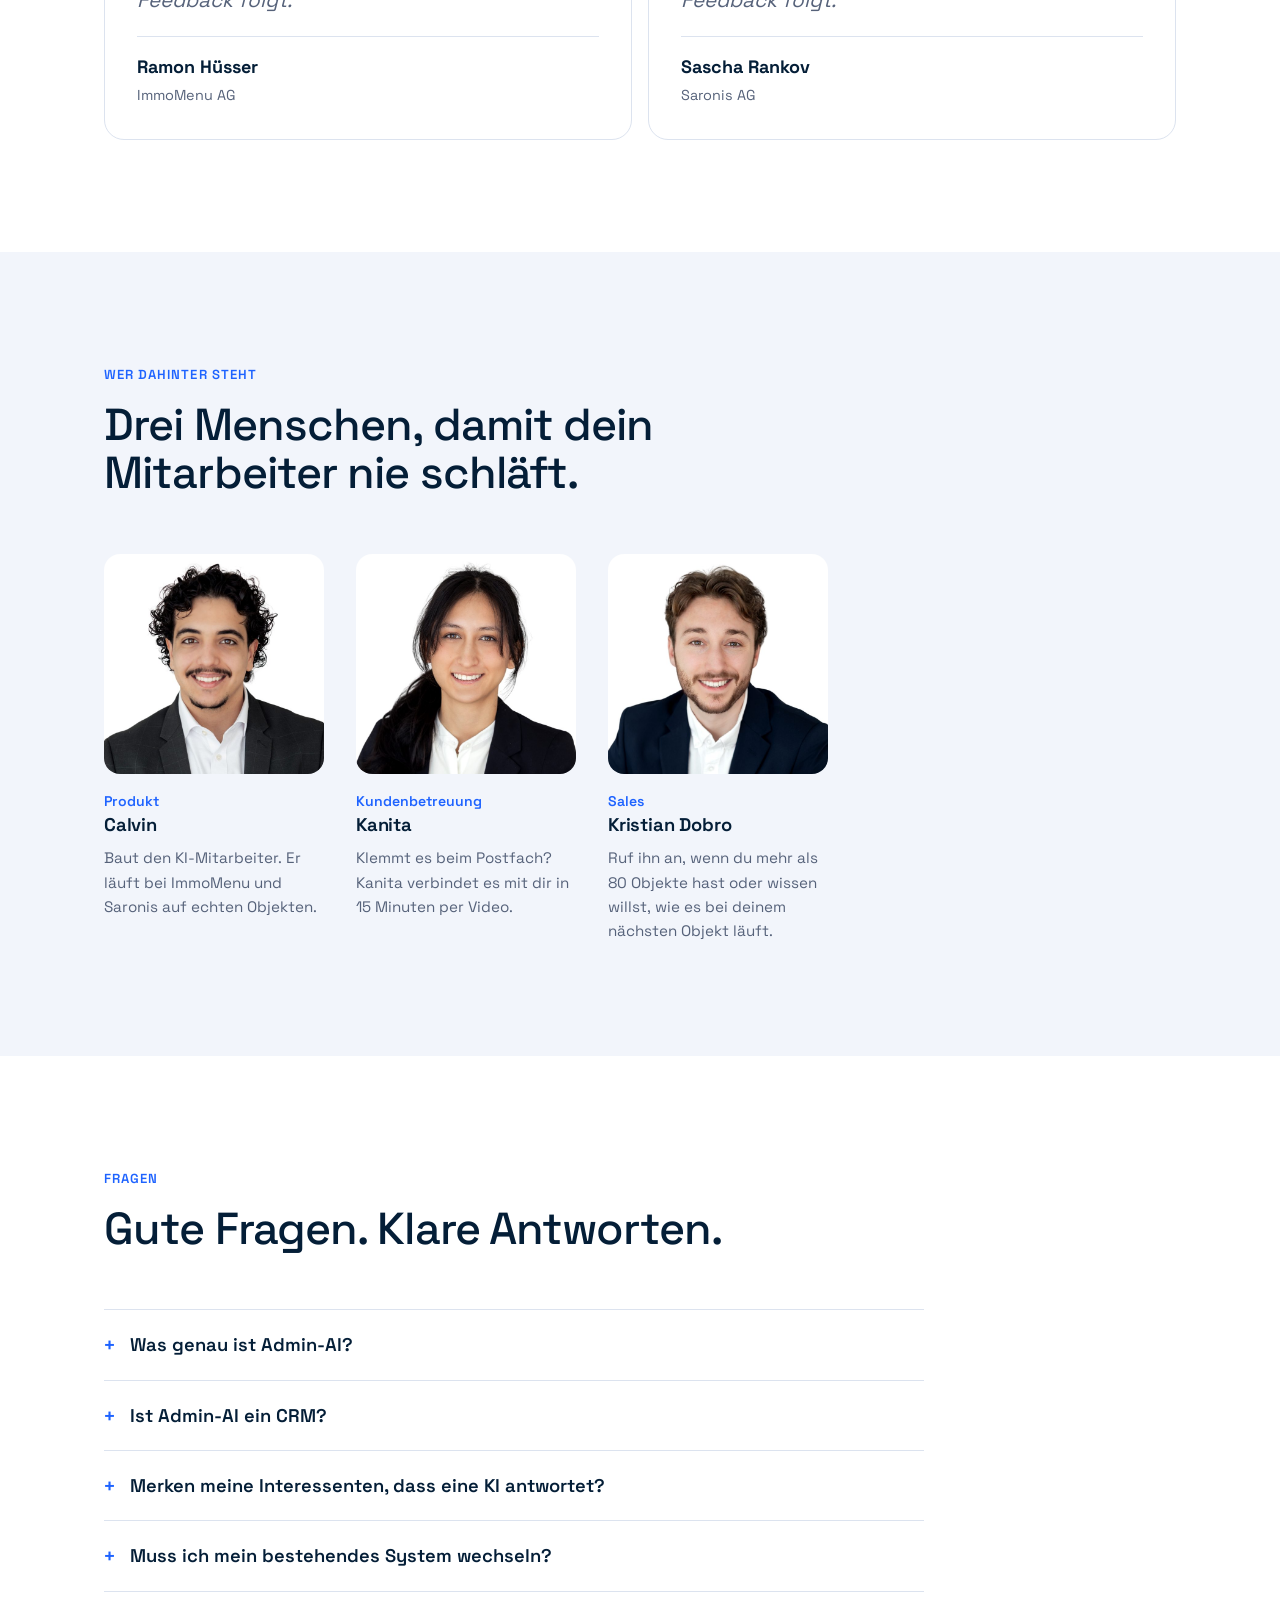
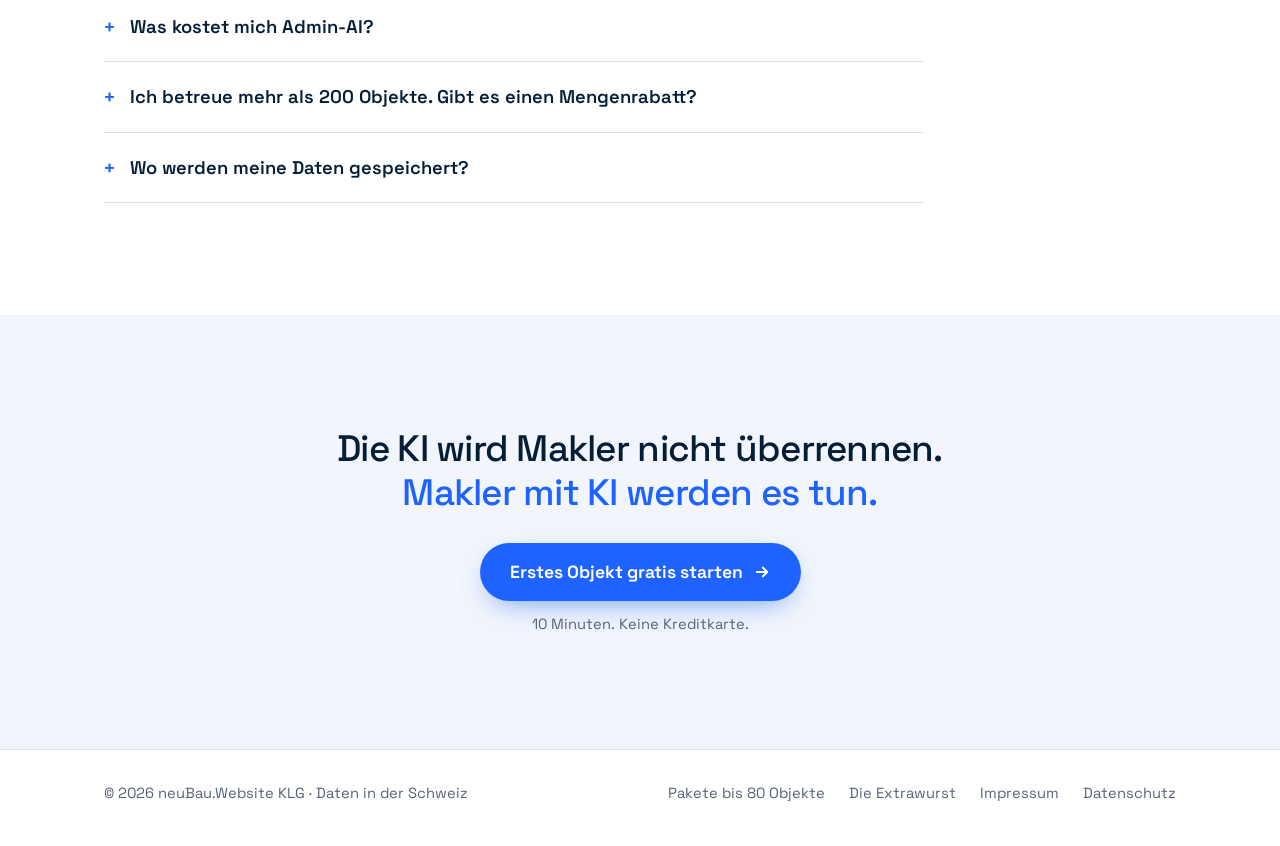
==== commit 3dc7a927: "Neues Paket Ganzes Quartier (41–80, CHF 3079.90); Die Extrawurst wieder individuell ab 81 Co-Authore" ====
--- a/index.html
+++ b/index.html
@@ -9,7 +9,7 @@
 <link rel="preconnect" href="https://fonts.googleapis.com">
 <link rel="preconnect" href="https://fonts.gstatic.com" crossorigin>
 <link rel="stylesheet" href="https://fonts.googleapis.com/css2?family=Bricolage+Grotesque:opsz,wght@12..96,500;12..96,650;12..96,700&family=Figtree:wght@400;500;600;700&family=JetBrains+Mono:wght@400;600&family=Space+Grotesk:wght@400;500;600;700&display=swap">
-<link rel="stylesheet" href="assets/site.css?v=20261028b">
+<link rel="stylesheet" href="assets/site.css?v=20261028c">
 <script>
   // Ansicht hell/dunkel: gewählte Ansicht merken (Klick aufs Logo wechselt)
   try { var t = localStorage.getItem('theme'); if (t) document.documentElement.setAttribute('data-theme', t); } catch (e) {}
@@ -68,15 +68,15 @@
       <h2>Wie viele Objekte hast du gerade online?</h2>
       <p class="lead">Jedes Objekt bekommt seinen eigenen KI-Mitarbeiter. Er antwortet, fragt nach und macht Termine ab. Der Preis hängt nur davon ab, wie viele Objekte du im Monat online hast.</p>
     </div>
-<!-- Regler: Preistabelle von Kristian (28.10.2026). Plätze = Objekte gleichzeitig online. 1 Probiererli gratis; 5 Handvoll 195.90 (Gründerpreis, normal 315.90); 10 Klein aber fein 375.90 (Gründerpreis, normal 619.90); 20 Goldene Mitte 1'119.90; 40 Volles Haus 1'909.90; 80 Die Extrawurst 3'079.90. Preise pro Monat. -->
+<!-- Regler: Preistabelle von Kristian (28.10.2026). Plätze = Objekte gleichzeitig online. 1 Probiererli gratis; 5 Handvoll 195.90 (Gründerpreis, normal 315.90); 10 Klein aber fein 375.90 (Gründerpreis, normal 619.90); 20 Goldene Mitte 1'119.90; 40 Volles Haus 1'909.90; 80 Ganzes Quartier 3'079.90; 80+ Die Extrawurst individuell (Kristian, 28.10. 16:04). Preise pro Monat. -->
     <div class="objekte">
       <div class="obj-box">
         <div class="obj-head">
           <label class="obj-label" for="obj-range">Zieh den Regler auf deine Objekte.</label>
           <output class="obj-val" id="obj-val" for="obj-range">1</output>
         </div>
-        <input class="obj-range" type="range" id="obj-range" min="1" max="80" step="1" value="1" aria-label="Anzahl Objekte im Monat">
-        <div class="obj-scale" aria-hidden="true"><span style="--x:0%">1</span><span style="--x:5.06%">5</span><span style="--x:11.39%">10</span><span style="--x:24.05%">20</span><span style="--x:49.37%">40</span><span style="--x:100%">80</span></div>
+        <input class="obj-range" type="range" id="obj-range" min="1" max="81" step="1" value="1" aria-label="Anzahl Objekte im Monat">
+        <div class="obj-scale" aria-hidden="true"><span style="--x:0%">1</span><span style="--x:5%">5</span><span style="--x:11.25%">10</span><span style="--x:23.75%">20</span><span style="--x:48.75%">40</span><span style="--x:100%">80+</span></div>
       </div>
       <article class="tier main paket" id="paket" aria-live="polite">
         <div class="paket-main">
@@ -374,7 +374,7 @@
       <div class="person">
         <img src="assets/team-kristian.jpg" alt="Kristian Dobro" loading="lazy" width="720" height="900">
         <div><span class="role">Sales</span><h3>Kristian Dobro</h3></div>
-        <p>Ruf ihn an, wenn du mehr als 40 Objekte hast oder wissen willst, wie es bei deinem nächsten Objekt läuft.</p>
+        <p>Ruf ihn an, wenn du mehr als 80 Objekte hast oder wissen willst, wie es bei deinem nächsten Objekt läuft.</p>
       </div>
     </div>
   </div>
@@ -389,7 +389,7 @@
       <details><summary>Ist Admin-AI ein CRM?</summary><p>Nein. Du bekommst einen Mitarbeiter, der dir Arbeit abnimmt. Ein ganzes CRM gibt es gratis dazu, solange dein Mitarbeiter läuft. Dein altes CRM kannst du behalten.</p></details>
       <details><summary>Merken meine Interessenten, dass eine KI antwortet?</summary><p>Nein. Admin-AI schreibt keine Standardtexte. Er kennt dein Objekt, weiss, was bisher besprochen wurde, und antwortet jedem Interessenten persönlich. Er arbeitet täglich von 07:10 bis 21:00 Uhr, damit es natürlich wirkt.</p></details>
       <details><summary>Muss ich mein bestehendes System wechseln?</summary><p>Nein. Du verbindest nur dein Verkaufs-Postfach. Dein CRM, deine Inserate und deine Abläufe bleiben, wie sie sind.</p></details>
-      <details><summary>Was kostet mich Admin-AI?</summary><p>Dein erstes Objekt kostet nichts, für immer. Danach zahlst du ein festes Paket pro Monat, je nachdem, wie viele Objekte du online hast: 5 Objekte CHF 195.90 (Gründerpreis, normal CHF 315.90), 10 Objekte CHF 375.90 (Gründerpreis, normal CHF 619.90), 20 Objekte CHF 1'119.90, 40 Objekte CHF 1'909.90, 80 Objekte CHF 3'079.90. Keine versteckten Kosten. Du kannst jeden Monat aufhören.</p></details>
+      <details><summary>Was kostet mich Admin-AI?</summary><p>Dein erstes Objekt kostet nichts, für immer. Danach zahlst du ein festes Paket pro Monat, je nachdem, wie viele Objekte du online hast: 5 Objekte CHF 195.90 (Gründerpreis, normal CHF 315.90), 10 Objekte CHF 375.90 (Gründerpreis, normal CHF 619.90), 20 Objekte CHF 1'119.90, 40 Objekte CHF 1'909.90, 80 Objekte CHF 3'079.90. Ab 81 Objekten machen wir dir ein eigenes Angebot. Keine versteckten Kosten. Du kannst jeden Monat aufhören.</p></details>
       <details><summary>Ich betreue mehr als 200 Objekte. Gibt es einen Mengenrabatt?</summary><p>Ja. Je grösser dein Paket, desto weniger zahlst du pro Objekt: von CHF 79 bis CHF 39. Hast du mehr als 80 Objekte, machen wir dir ein eigenes Angebot. <a href="buero.html#termin">Termin vereinbaren</a></p></details>
       <details><summary>Wo werden meine Daten gespeichert?</summary><p>Deine Daten gehören dir. Wir nutzen sie nicht, um KI zu trainieren. Admin-AI sieht nur das verbundene Postfach, und du kannst die Verbindung jederzeit trennen. Alle Daten liegen in der Schweiz, auf AWS-Servern in Zürich.</p></details>
     </div>
@@ -414,7 +414,7 @@
   <div class="wrap">
     <span>© 2026 neuBau.Website KLG · Daten in der Schweiz</span>
     <nav aria-label="Fusszeile">
-      <a href="produkt.html">Pakete bis 40 Objekte</a>
+      <a href="produkt.html">Pakete bis 80 Objekte</a>
       <a href="buero.html">Die Extrawurst</a>
       <a href="#impressum">Impressum</a>
       <a href="#datenschutz">Datenschutz</a>
@@ -507,31 +507,32 @@
       { max: 10, name: 'Klein aber fein', normal: 619.90,  gruender: 375.90, per: 69, text: 'Passend für Einzelmakler oder kleine Teams mit bis zu 10 Objekten im Monat.' },
       { max: 20, name: 'Goldene Mitte',   normal: 1119.90, gruender: 0,      per: 59, text: 'Passend für wachsende Büros mit bis zu 20 Objekten im Monat.' },
       { max: 40, name: 'Volles Haus',     normal: 1909.90, gruender: 0,      per: 49, text: 'Passend für grosse Büros mit bis zu 40 Objekten im Monat.' },
-      { max: 80, name: 'Die Extrawurst',  normal: 3079.90, gruender: 0,      per: 39, text: 'Für Büros mit bis zu 80 Objekten im Monat. Wir richten alles gemeinsam mit dir ein.', video: 'buero.html#video', cta: 'buero.html', ctaLabel: 'Gratis starten & Video\u2011Call' }
+      { max: 80, name: 'Ganzes Quartier', normal: 3079.90, gruender: 0,      per: 39, text: 'Passend für grosse Büros mit bis zu 80 Objekten im Monat.' },
+      { max: 81, name: 'Die Extrawurst',  normal: -1,      gruender: 0,      per: 0,  text: 'Ab mehr als 80 Objekten im Monat schauen wir uns dein Portfolio genauer an und erstellen gemeinsam ein individuelles Paket.', video: 'buero.html#video', cta: 'buero.html', ctaLabel: 'Gratis starten & Video\u2011Call' }
     ];
     function update() {
       var n = +r.value, i = 0;
       while (n > T[i].max) i++;
-      var p = T[i], price = p.gruender || p.normal;
-      r.style.setProperty('--f', (n - 1) / 79);
-      $('obj-val').textContent = n;
+      var p = T[i], plus = p.normal < 0, price = p.gruender || p.normal;
+      r.style.setProperty('--f', (n - 1) / 80);
+      $('obj-val').textContent = plus ? '80+' : n;
       $('paket-name').textContent = p.name;
       $('paket-text').textContent = p.text;
       $('paket-video-label').textContent = 'Video: ' + p.name;
       $('paket-video').href = p.video || 'produkt.html#video';
       $('paket-cta').href = p.cta || 'produkt.html';
       $('paket-cta-label').textContent = p.ctaLabel || 'Gratis starten';
-      $('paket-preis').textContent = chf(price);
-      $('paket-einheit').textContent = p.normal ? 'pro Monat' : 'für immer';
+      $('paket-preis').textContent = plus ? 'Individuell' : chf(price);
+      $('paket-einheit').textContent = plus ? 'Wir machen dir ein Angebot' : (p.normal ? 'pro Monat' : 'für immer');
       $('paket-tag').hidden = !p.gruender;
-      $('calc-plaetze').textContent = p.max + (p.max === 1 ? ' Objekt' : ' Objekte');
-      $('calc-normal').hidden = !p.normal;
+      $('calc-plaetze').textContent = plus ? 'Mehr als 80 Objekte' : p.max + (p.max === 1 ? ' Objekt' : ' Objekte');
+      $('calc-normal').hidden = !p.normal || plus;
       $('calc-gruender').hidden = !p.gruender;
       $('calc-normal').classList.toggle('struck', !!p.gruender);
       $('calc-per').textContent = chf(p.per) + ' pro Objekt';
       $('calc-normal-sum').textContent = chf(p.normal);
       $('calc-gruender-sum').textContent = chf(p.gruender);
-      $('calc-total').textContent = chf(price);
+      $('calc-total').textContent = plus ? 'auf Anfrage' : chf(price);
     }
     r.addEventListener('input', update);
     update();
